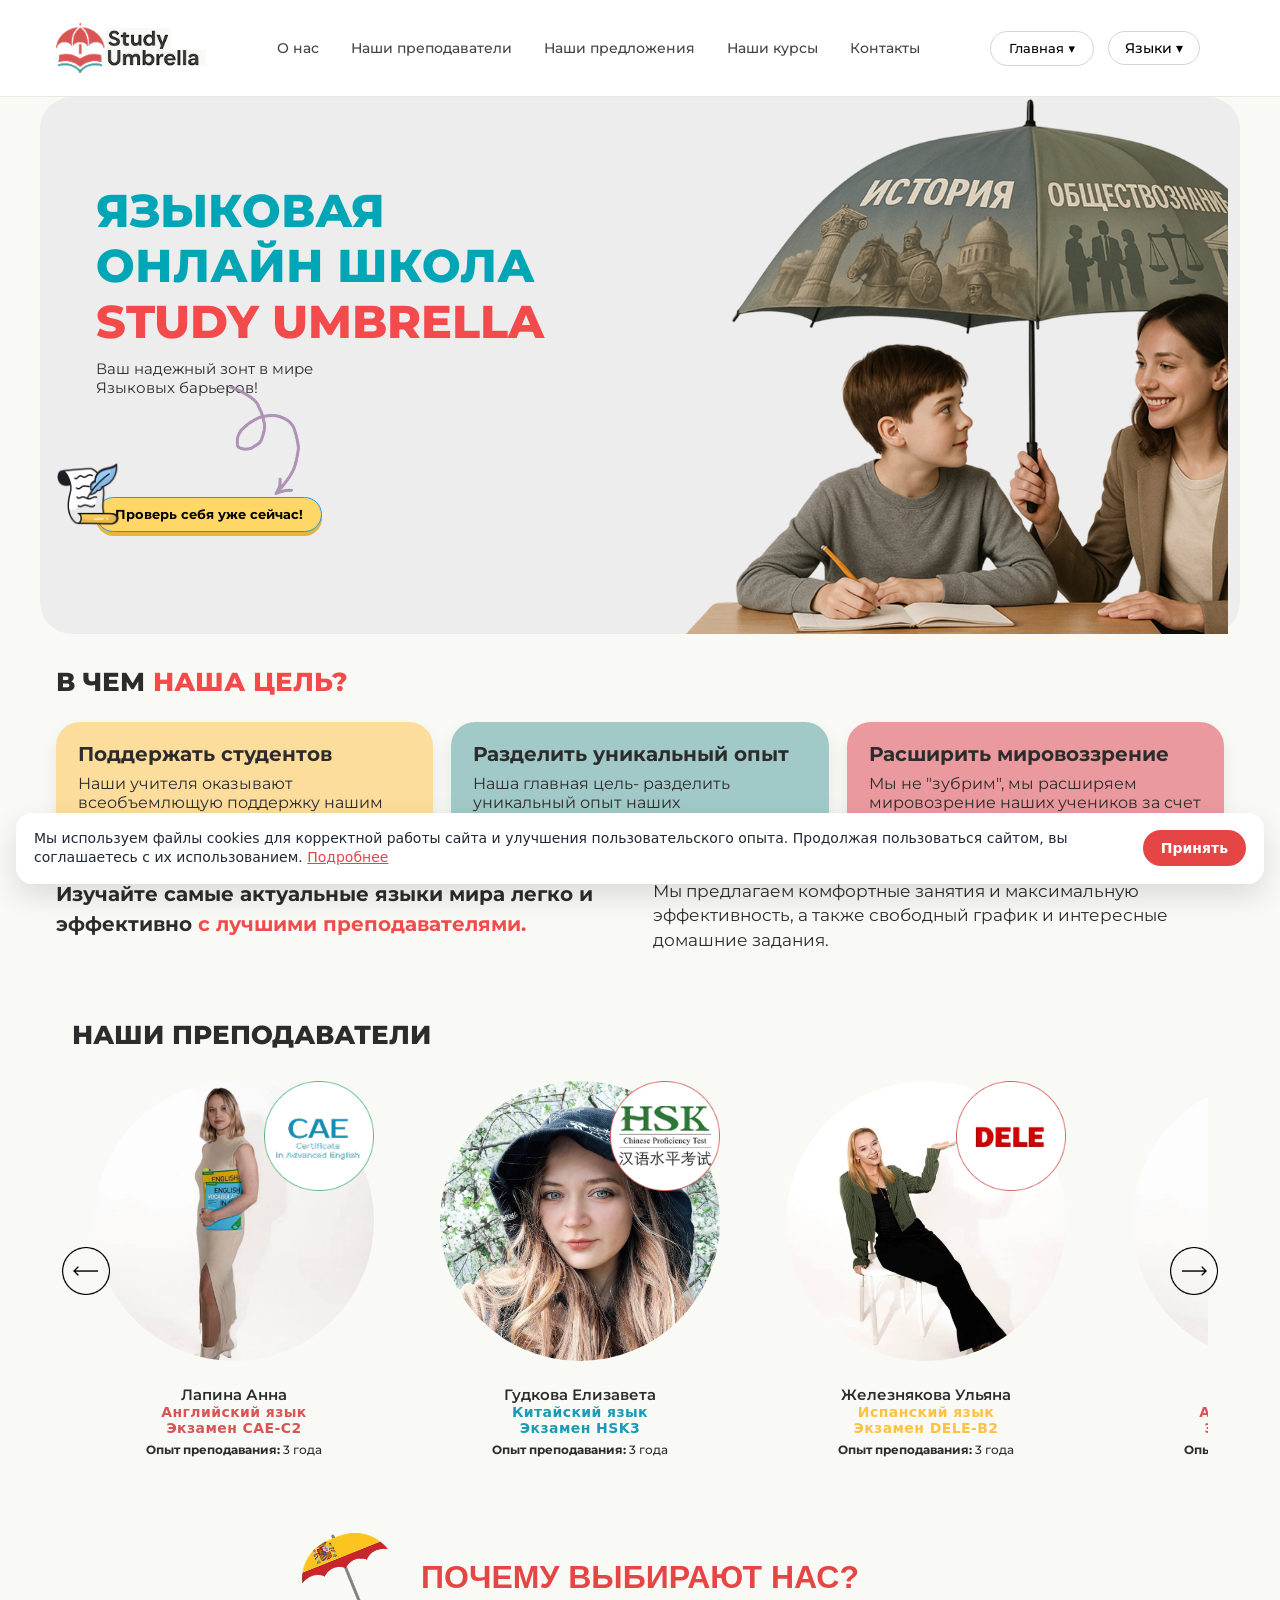
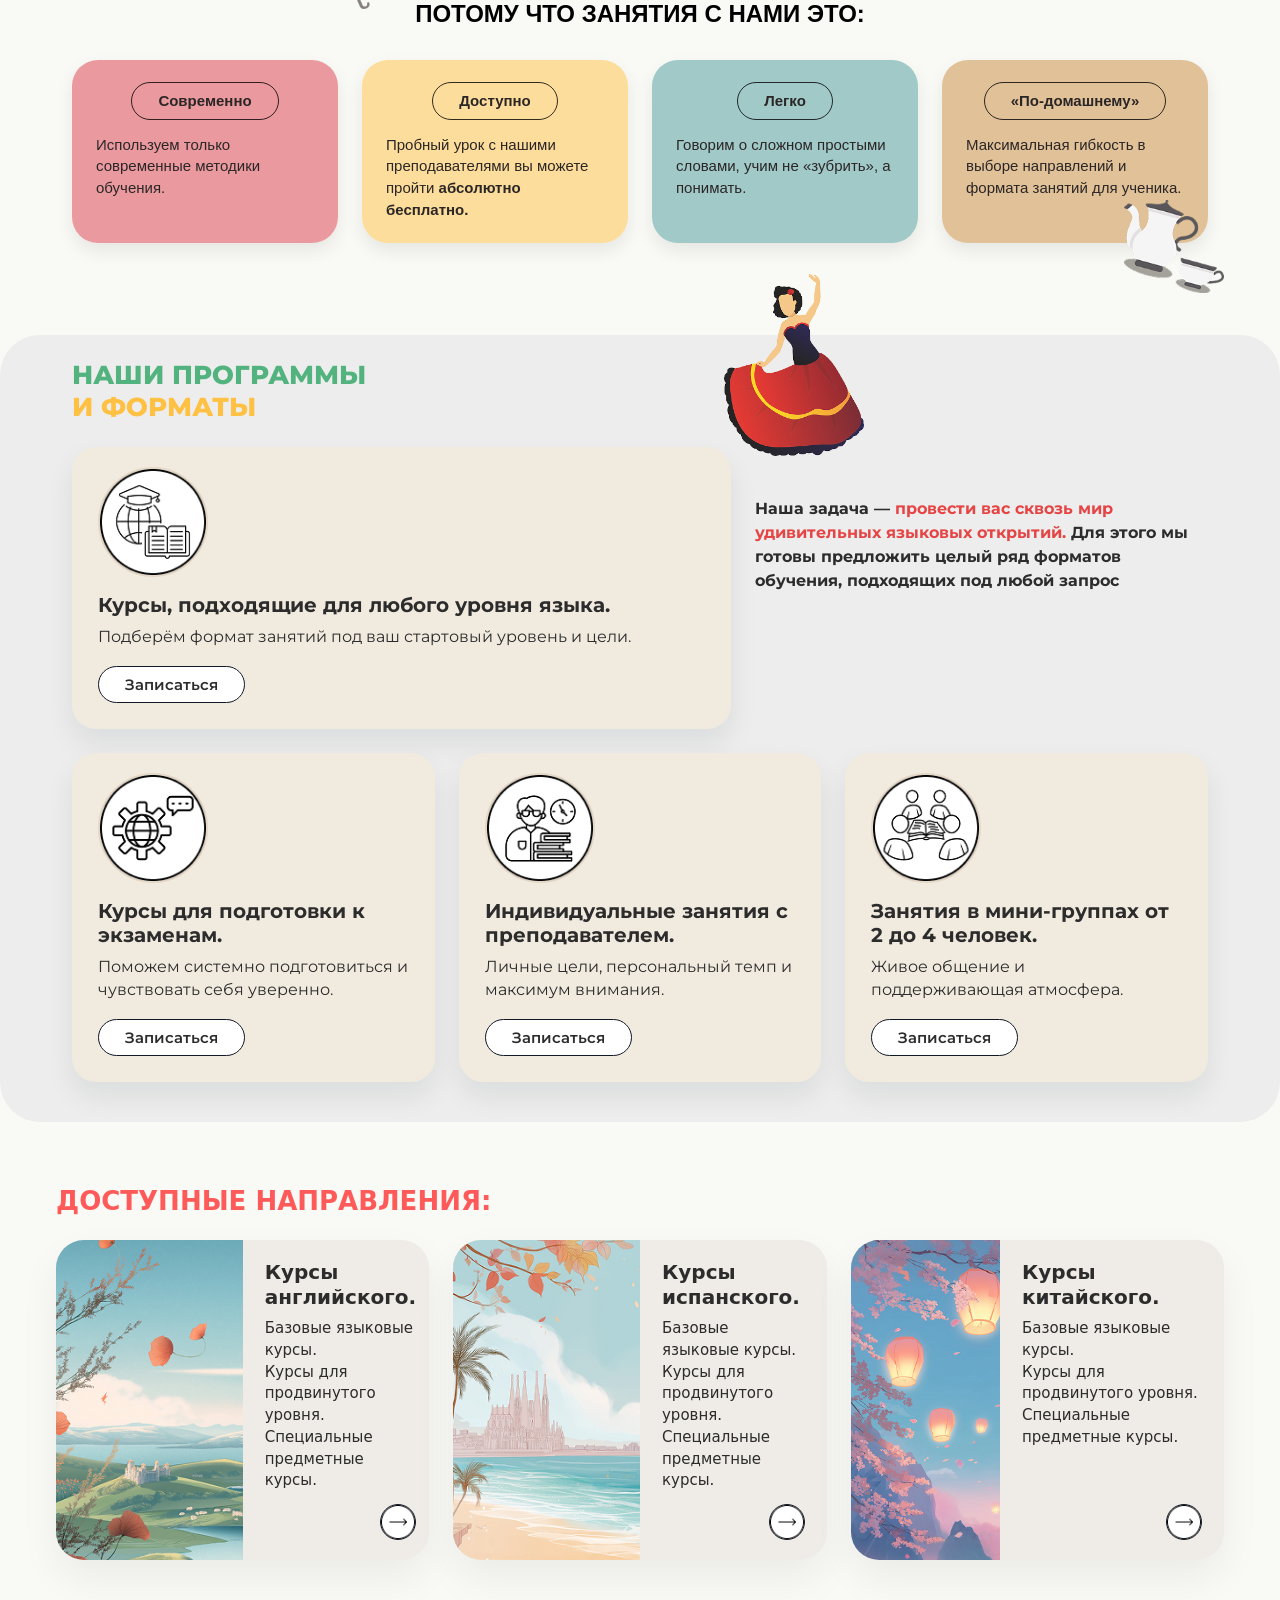
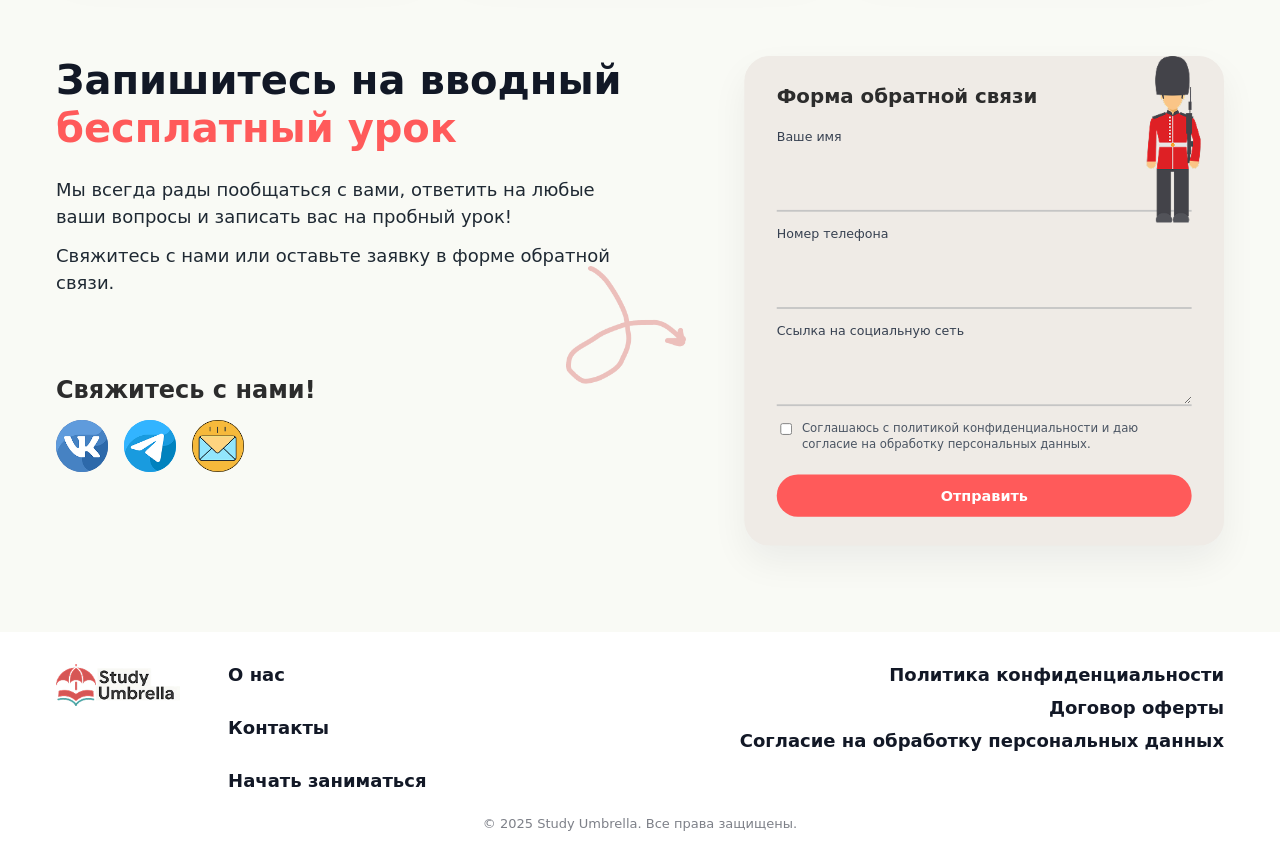
==== humanities-school.html @ e059242b "Update humanities-school.html" ====
<!DOCTYPE html>
<html lang="ru">
<head>
  <meta charset="UTF-8" />
  <meta name="viewport" content="width=device-width, initial-scale=1.0" />

  <title>Study Umbrella — онлайн школа</title>
  <!-- Favicon -->
  <link rel="icon" href="img/favicon/favicon.ico" sizes="any">
  <link rel="icon" type="image/png" sizes="32x32" href="img/favicon/favicon-32x32.png">
  <link rel="icon" type="image/png" sizes="16x16" href="img/favicon/favicon-16x16.png">
  <link rel="apple-touch-icon" href="img/favicon/apple-touch-icon.png">

  <!-- Styles -->
  <link rel="stylesheet" href="css/globals.css" />
  <link rel="stylesheet" href="css/main.css" />
  <link rel="stylesheet" href="css/language.css">
  <link rel="stylesheet" href="css/inner-switch.css">
</head>

<body class="page-language">

<!-- HEADER -->
<header class="header" id="siteHeader">
  <div class="container header__inner">

    <!-- ЛОГОТИП -->
    <a href="index.html" class="logo">
      <img src="img/logo.png" class="logo__img" alt="Логотип">
    </a>

    <!-- МЕНЮ -->
    <nav class="nav">
      <a href="#about">О нас</a>
      <a href="#teachers">Наши преподаватели</a>
      <a href="#offers">Наши предложения</a>
      <a href="#courses">Наши курсы</a>
      <a href="#contacts">Контакты</a>

      <!-- МОБИЛКА: ГЛАВНАЯ -> 2 уровня -->
      <div class="nav-main-group">
        <button class="nav-main-toggle" type="button">Главная ▾</button>

        <div class="nav-main-submenu">

          <!-- 2-Й УРОВЕНЬ: ЯЗЫКОВАЯ ШКОЛА -->
          <div class="nav-sub-group">
            <button class="nav-sub-toggle" type="button">Языковая школа ▾</button>
            <div class="nav-sub-submenu">
              <a href="language-school.html">Русский</a>
              <a href="language-school-en.html">English</a>
              <a href="language-school-zh.html">中文</a>
            </div>
          </div>

          <!-- 2-Й УРОВЕНЬ: ГУМАНИТАРНАЯ ШКОЛА -->
          <div class="nav-sub-group">
            <button class="nav-sub-toggle" type="button">Гуманитарная школа ▾</button>
            <div class="nav-sub-submenu">
              <!-- примеры предметов, потом заменишь -->
              <a href="humanities-history.html">История</a>
              <a href="humanities-philosophy.html">Философия</a>
              <a href="humanities-literature.html">Литература</a>
            </div>
          </div>

        </div>
      </div>
    </nav>

    <!-- ПРАВАЯ ЧАСТЬ (ДЕСКТОП): 2 таблетки -->
    <div class="header__right header__right--switch">

      <!-- 1) Главная -->
      <div class="dropdown" id="mainDropdown">
        <button class="btn btn--ghost btn--main dropdown__toggle" id="mainMenuToggle" type="button">
          Главная ▾
        </button>
        <div class="dropdown__menu" id="mainMenu">
          <a href="language-school.html">Языковая школа</a>
          <a href="humanities-school.html">Гуманитарная школа</a>
        </div>
      </div>

      <!-- 2) Языки / потом предметы -->
      <div class="dropdown" id="switchDropdown">
        <button class="btn btn--ghost btn--main btn--switch dropdown__toggle" id="switchToggle" type="button">
          Языки ▾
        </button>
        <div class="dropdown__menu" id="switchMenu">
          <a href="language-school.html">Русский</a>
          <a href="language-school-en.html">English</a>
          <a href="language-school-zh.html">中文</a>
        </div>
      </div>

    </div>

    <!-- БУРГЕР (МОБИЛКА) -->
   <button class="burger burger--with-text" id="burgerToggle" type="button" aria-label="Открыть меню">
  <span class="burger__text">Главная</span>

  <span class="burger__icon" aria-hidden="true">
    <span></span>
    <span></span>
    <span></span>
  </span>
</button>

  </div>
</header>




<!-- HERO -->
<section class="hero">
  <div class="container hero__inner">

    <div class="hero__content">
     

      <h1 class="hero__title">
        <span class="hero__title-top">ЯЗЫКОВАЯ ОНЛАЙН ШКОЛА</span><br>
        <span class="hero__title-main">STUDY UMBRELLA</span>
      </h1>

      <p class="hero__text">
        Ваш надежный зонт в мире<br>
        Языковых барьеров!
      </p>
      
    <div class="hero__cta">

      <a href="#contacts" class="btn btn--primary hero__btn">
      <strong>Проверь себя уже сейчас!</strong>
      </a>

    <!-- декоративная картинка (веер из Figma) -->
    <img src="img/cta-decor2.png" alt="" class="hero__cta-decor">

</div>



      <!-- ❗ ОСТАВЛЯЕМ ТОЛЬКО ЭТУ ОДНУ СТРЕЛКУ -->
      <img src="img/hero-arrow3.png" alt="" class="hero__arrow">
    </div>

    <div class="hero__image-wrap">
      <img src="img/hero-humanities.webp" alt="Онлайн обучение" class="hero__image">
    </div>

  </div>
</section>

  <!-- НАША ЦЕЛЬ -->
  <section class="section" id="about">
    <div class="container">

      <h2 class="section__title">
        В ЧЕМ <span class="section__title-accent">НАША ЦЕЛЬ?</span>
      </h2>

      <div class="goal-cards">

        <article class="goal-card goal-card--peach">
          <h3>Поддержать студентов</h3>
          <p>Наши учителя оказывают всеобъемлющую поддержку нашим ученикам на каждом этапе обучения.</p>
        </article>

        <article class="goal-card goal-card--mint">
          <h3>Разделить уникальный опыт</h3>
          <p>Наша главная цель- разделить уникальный опыт наших преподавателей с учениками.</p>
        </article>

        <article class="goal-card goal-card--blue">
          <h3>Расширить мировоззрение</h3>
          <p>Мы не "зубрим", мы расширяем мировозрение наших учеников за счет изучения новых предметов.</p>
        </article>

      </div>

      <div class="about-text">
        <p class="about-line">
         <strong> Изучайте самые актуальные языки мира легко и эффективно</strong>
          <span class="accent">с лучшими преподавателями.</span>
        </p>
        <p>
          Мы предлагаем комфортные занятия и максимальную эффективность, а также
          свободный график и интересные домашние задания.
        </p>
      </div>

    <section class="section" id="teachers">
  <div class="container">

    <h2 class="section__title">
      НАШИ ПРЕПОДАВАТЕЛИ
    </h2>

    <div class="teachers-slider">

      <!-- стрелка влево (десктоп) -->
      <button class="teachers-arrow teachers-arrow--left" type="button" aria-label="Назад">
        <img src="img/arrow-left.png" alt="">
      </button>

      <!-- viewport -->
      <div class="teachers-slider__viewport">
        <div class="teachers-slider__track">

          <!-- 1 -->
          <article class="teacher-card">
            <div class="teacher-card__photo-wrap">
              <div class="teacher-card__photo">
                <img src="img/teacher-1.jpg" alt="Лапина Анна">
              </div>
              <div class="teacher-card__badge">
                <img src="img/badge-cae.png" alt="Сертификат CAE">
              </div>
            </div>
            <h3 class="teacher-card__name">Лапина Анна</h3>
            <p class="teacher-card__subject teacher-card__subject--english">
              Английский язык <br>Экзамен CAE-C2
            </p>
            <p class="teacher-card__exp"><strong>Опыт преподавания:</strong> 3 года</p>
          </article>

          <!-- 2 -->
          <article class="teacher-card">
            <div class="teacher-card__photo-wrap">
              <div class="teacher-card__photo">
                <img src="img/teacher-2.jpg" alt="Гудкова Елизавета">
              </div>
              <div class="teacher-card__badge">
                <img src="img/badge-cae2.png" alt="Экзамен HSK3">
              </div>
            </div>
            <h3 class="teacher-card__name">Гудкова Елизавета</h3>
            <p class="teacher-card__subject teacher-card__subject--chines">
              Китайский язык <br>Экзамен HSK3
            </p>
            <p class="teacher-card__exp"><strong>Опыт преподавания:</strong> 3 года</p>
          </article>

          <!-- 3 -->
          <article class="teacher-card">
            <div class="teacher-card__photo-wrap">
              <div class="teacher-card__photo">
                <img src="img/teacher-3.jpg" alt="Железнякова Ульяна">
              </div>
              <div class="teacher-card__badge">
                <img src="img/badge-cae3.png" alt="Экзамен DELE-B2">
              </div>
            </div>
            <h3 class="teacher-card__name">Железнякова Ульяна</h3>
            <p class="teacher-card__subject teacher-card__subject--spanies">
              Испанский язык <br>Экзамен DELE-B2
            </p>
            <p class="teacher-card__exp"><strong>Опыт преподавания:</strong> 3 года</p>
          </article>

           <!-- 1 -->
          <article class="teacher-card">
            <div class="teacher-card__photo-wrap">
              <div class="teacher-card__photo">
                <img src="img/teacher-1.jpg" alt="Лапина Анна">
              </div>
              <div class="teacher-card__badge">
                <img src="img/badge-cae.png" alt="Сертификат CAE">
              </div>
            </div>
            <h3 class="teacher-card__name">Лапина Анна</h3>
            <p class="teacher-card__subject teacher-card__subject--english">
              Английский язык <br>Экзамен CAE-C2
            </p>
            <p class="teacher-card__exp"><strong>Опыт преподавания:</strong> 3 года</p>
          </article>

          <!-- 2 -->
          <article class="teacher-card">
            <div class="teacher-card__photo-wrap">
              <div class="teacher-card__photo">
                <img src="img/teacher-2.jpg" alt="Гудкова Елизавета">
              </div>
              <div class="teacher-card__badge">
                <img src="img/badge-cae2.png" alt="Экзамен HSK3">
              </div>
            </div>
            <h3 class="teacher-card__name">Гудкова Елизавета</h3>
            <p class="teacher-card__subject teacher-card__subject--chines">
              Китайский язык <br>Экзамен HSK3
            </p>
            <p class="teacher-card__exp"><strong>Опыт преподавания:</strong> 3 года</p>
          </article>

          <!-- 3 -->
          <article class="teacher-card">
            <div class="teacher-card__photo-wrap">
              <div class="teacher-card__photo">
                <img src="img/teacher-3.jpg" alt="Железнякова Ульяна">
              </div>
              <div class="teacher-card__badge">
                <img src="img/badge-cae3.png" alt="Экзамен DELE-B2">
              </div>
            </div>
            <h3 class="teacher-card__name">Железнякова Ульяна</h3>
            <p class="teacher-card__subject teacher-card__subject--spanies">
              Испанский язык <br>Экзамен DELE-B2
            </p>
            <p class="teacher-card__exp"><strong>Опыт преподавания:</strong> 3 года</p>
          </article>

        </div>
      </div>

      <!-- стрелка вправо (десктоп) -->
      <button class="teachers-arrow teachers-arrow--right" type="button" aria-label="Вперёд">
        <img src="img/arrow-right.png" alt="">
      </button>

    </div>

  </div>
</section>



  <!-- ПОЧЕМУ ВЫБИРАЮТ НАС -->
<section class="section section--why" id="why">
  <div class="container">

<div class="why-head">

  <!-- декоративный зонтик -->
  <img src="img/why-umbrella.png" alt="" class="why-head__umbrella">

  <h2 class="why-title-main">ПОЧЕМУ ВЫБИРАЮТ НАС?</h2>
  <h3 class="why-title-sub">ПОТОМУ ЧТО ЗАНЯТИЯ С НАМИ ЭТО:</h3>

</div>



    <div class="formats">
      <article class="format-card format-card--soft">
        <div class="format-card__label">Современно</div>
        <p>Используем только современные методики обучения.</p>
      </article>

      <article class="format-card format-card--peach">
        <div class="format-card__label">Доступно</div>
        <p>Пробный урок с нашими преподавателями вы можете пройти <strong>абсолютно бесплатно.</strong></p>
      </article>

      <article class="format-card format-card--mint">
        <div class="format-card__label">Легко</div>
        <p>Говорим о сложном простыми словами, учим не «зубрить», а понимать.</p>
      </article>

      <article class="format-card format-card--lilac format-card--with-decor">

  <div class="format-card__label">«По-домашнему»</div>

  <p>
    Максимальная гибкость в выборе направлений и формата занятий для ученика.
  </p>
</article>

    </div>
  <!-- декоративная картинка (из Figma) -->
  <img src="img/format-decor.png" alt="" class="why-teapot">
  </div>
</section>
    </div>

  </div>
</section>

 <!-- НАШИ ПРОГРАММЫ И ФОРМАТЫ -->
<section class="section section--soft section--programs" id="offers">
  <div class="container">
    <img src="img/dancer.png" alt="" class="offers-dancer">

    <h2 class="section__title section__title--left">
      <span class="programs-title-main">НАШИ ПРОГРАММЫ</span>
      <span class="programs-title-accent">И ФОРМАТЫ</span>
    </h2>

    <div class="programs-grid">

      <!-- ВЕРХНИЙ РЯД: первая карточка + текст справа -->
      <div class="programs-grid__top">
        <!-- первая (широкая) карточка -->
        <article class="program-card program-card--wide">
          <div class="program-card__icon">
            <img src="img/program-1.png" alt="">
          </div>
          <h3 class="program-card__title">
            Курсы, подходящие для любого уровня языка.
          </h3>
          <p class="program-card__text">
            Подберём формат занятий под ваш стартовый уровень и цели.
          </p>
          <a href="#contacts" class="program-card__btn">Записаться</a>
        </article>

        <!-- текст справа -->
        <div class="programs-info">
         <br> <strong> Наша задача — <span class="programs-info__accent">
            провести вас сквозь мир удивительных языковых открытий.
          </span>Для этого мы готовы предложить целый ряд форматов обучения, подходящих под любой запрос</strong>
        </div>
      </div>

      <!-- НИЖНИЙ РЯД: три карточки -->
      <div class="programs-grid__bottom">
        <article class="program-card">
          <div class="program-card__icon">
            <img src="img/program-2.png" alt="">
          </div>
          <h3 class="program-card__title">
            Курсы для подготовки к экзаменам.
          </h3>
          <p class="program-card__text">
            Поможем системно подготовиться и чувствовать себя уверенно.
          </p>
          <a href="#contacts" class="program-card__btn">Записаться</a>
        </article>

        <article class="program-card">
          <div class="program-card__icon">
            <img src="img/program-3.png" alt="">
          </div>
          <h3 class="program-card__title">
            Индивидуальные занятия с преподавателем.
          </h3>
          <p class="program-card__text">
            Личные цели, персональный темп и максимум внимания.
          </p>
          <a href="#contacts" class="program-card__btn">Записаться</a>
        </article>

        <article class="program-card">
          <div class="program-card__icon">
            <img src="img/program-4.png" alt="">
          </div>
          <h3 class="program-card__title">
            Занятия в мини-группах от 2 до 4 человек.
          </h3>
          <p class="program-card__text">
            Живое общение и поддерживающая атмосфера.
          </p>
          <a href="#contacts" class="program-card__btn">Записаться</a>
        </article>
      </div>

    </div>
  </div>
</section>


<section class="section" id="courses">
  <section class="section section--soft section--tracks">
    <div class="container">

      <h2 class="section__title section__title--red">
        ДОСТУПНЫЕ НАПРАВЛЕНИЯ:
      </h2>

      <div class="tracks">

        <!-- 1. Языковая школа -->
        <article class="track-card">
          <div class="track-card__image-wrap">
            <img src="img/language-1.webp" alt="Языковая школа" class="track-card__image">
          </div>
          <div class="track-card__content">
            <h3 class="track-card__title">Курсы английского.</h3>
            <p class="track-card__text">
              Базовые языковые курсы.<br>
              Курсы для продвинутого уровня.<br>
              Специальные предметные курсы.
            </p>
            <!-- сюда подставишь СВОЮ стрелку-картинку -->
            <a href="language-school.html" class="track-card__arrow">
              <img src="img/track-arrow.png" alt="Подробнее">
            </a>
          </div>
        </article>

        <!-- 2. Гуманитарная школа -->
        <article class="track-card">
          <div class="track-card__image-wrap">
            <img src="img/language-2.webp" alt="Гуманитарная школа" class="track-card__image">
          </div>
          <div class="track-card__content">
            <h3 class="track-card__title">Курсы испанского.</h3>
            <p class="track-card__text">
              Базовые языковые курсы.<br>
              Курсы для продвинутого уровня.<br>
              Специальные предметные курсы.
            </p>
            <a href="humanities-school.html" class="track-card__arrow">
              <img src="img/track-arrow.png" alt="Подробнее">
            </a>
          </div>
        </article>

       <!-- 3. Техническая/доп. курсы -->
<article class="track-card track-card--narrow">
  <div class="track-card__image-wrap">
    <img src="img/language-3.webp" alt="Дополнительные курсы" class="track-card__image">
  </div>
  <div class="track-card__content">
    <h3 class="track-card__title">Курсы китайского.</h3>
    <p class="track-card__text">
      Базовые языковые курсы.<br>
      Курсы для продвинутого уровня.<br>
      Специальные предметные курсы.
    </p>
    <a href="humanities-school.html" class="track-card__arrow">
      <img src="img/track-arrow.png" alt="Подробнее">
    </a>
  </div>
</article>


      </div>
    </div>
  </section>
</section>

<!-- КОНТАКТЫ / ФОРМА -->
<section class="section section--contacts" id="contacts">
  <div class="container contact">

    <!-- ЛЕВАЯ ЧАСТЬ: текст + стрелка + соцсети -->
    <div class="contact__left">
      <h2 class="contact__title">
        Запишитесь на вводный
        <span class="contact__title-accent">бесплатный урок</span>
      </h2>

      <p class="contact__text">
        Мы всегда рады пообщаться с вами, ответить на любые ваши вопросы
        и записать вас на пробный урок!
      </p>
      <p class="contact__text">
        Свяжитесь с нами или оставьте заявку в форме обратной связи.
      </p>

      <!-- стрелка (можешь поменять файл на свой) -->
      <img src="img/hero-arrow2.png" alt="" class="contact__arrow">

      <h3 class="contact__subtitle">Свяжитесь с нами!</h3>

      <div class="contact__socials">
        <a href="https://vk.com/study_umbrella?from=groups" class="contact__social contact__social--vk">
          <img src="img/social-vk.png" alt="ВКонтакте">
        </a>
        <a href="https://t.me/study_umbrella_online" class="contact__social contact__social--tg">
          <img src="img/social-tg.png" alt="Telegram">
        </a>
        <a href="mailto:umbrella.study.sc@gmail.com" class="contact__social contact__social--mail">
          <img src="img/social-mail.png" alt="E-mail">
        </a>
      </div>
    </div>

  <form class="contact-form" id="contactForm">
  <img src="img/guard.png" alt="" class="contact-form__guard">

  <h3 class="contact-form__title">Форма обратной связи</h3>

  <!-- Антибот (honeypot) -->
  <input type="text" name="company" tabindex="-1" autocomplete="off" aria-hidden="true"
         style="position:absolute; left:-9999px; width:1px; height:1px; opacity:0;">

  <!-- Антибот по времени заполнения -->
  <input type="hidden" name="form_started_at" id="form_started_at">

  <!-- Страница (чтобы всегда приходила) -->
  <input type="hidden" name="page" id="form_page">

  <label class="contact-form__field">
    <span>Ваше имя</span>
    <input type="text" name="name" required minlength="2" />
  </label>

  <label class="contact-form__field">
    <span>Номер телефона</span>
    <input type="tel" name="phone" required />
  </label>

  <label class="contact-form__field">
    <span>Ссылка на социальную сеть</span>
    <textarea name="comment" rows="2"></textarea>
  </label>

  <label class="contact-form__checkbox">
    <input type="checkbox" name="policy" required />
    <span>
      Соглашаюсь с политикой конфиденциальности и даю согласие
      на обработку персональных данных.
    </span>
  </label>

  <button class="contact-form__submit" type="submit">
    Отправить
  </button>
</form>
    <div id="formToast" class="form-toast"></div>


<!-- можно оставить, не мешает -->
<iframe name="hidden_iframe" style="display:none;"></iframe>



  </div>
</section>



<footer class="footer">
  <div class="container footer__inner">

    <!-- ЛОГО -->
    <a href="index.html" class="footer__logo">
      <img src="img/logo.png" alt="Study Umbrella">
    </a>

    <!-- ЛЕВЫЕ ССЫЛКИ -->
    <nav class="footer__nav">
      <a href="#about">О нас</a>
      <a href="#contacts">Контакты</a>
      <a href="#courses">Начать заниматься</a>
    </nav>

    <!-- ПРАВЫЕ ССЫЛКИ (СТОЛБИК СПРАВА) -->
    <div class="footer__right">
      <a href="policy.html" class="footer__policy" target="_blank">Политика конфиденциальности</a>
      <a href="offer.html" class="footer__policy" target="_blank">Договор оферты</a>
      <a href="consent.html" class="footer__policy" target="_blank">Согласие на обработку персональных данных</a>
    </div>

    <!-- НИЖНЯЯ СТРОКА -->
    <div class="footer__legal">
      © 2025 Study Umbrella. Все права защищены.
    </div>

  </div>
</footer>

<script>
document.addEventListener('DOMContentLoaded', () => {
  const viewport = document.querySelector('.teachers-slider__viewport');
  const track = document.querySelector('.teachers-slider__track');
  const btnPrev = document.querySelector('.teachers-arrow--left');
  const btnNext = document.querySelector('.teachers-arrow--right');

  if (!viewport || !track || !btnPrev || !btnNext) return;

  const getStep = () => {
    const card = track.querySelector('.teacher-card');
    if (!card) return 300;

    const gap = parseFloat(getComputedStyle(track).gap) || 0;
    const cardW = card.getBoundingClientRect().width;

    return cardW + gap;
  };

  const isMobile = () => window.innerWidth < 900;

  btnNext.addEventListener('click', (e) => {
    e.preventDefault();
    if (isMobile()) return;
    viewport.scrollBy({ left: getStep(), behavior: 'smooth' });
  });

  btnPrev.addEventListener('click', (e) => {
    e.preventDefault();
    if (isMobile()) return;
    viewport.scrollBy({ left: -getStep(), behavior: 'smooth' });
  });

  // при ресайзе ничего "не улетает" — просто оставляем текущий скролл как есть
});
</script>
<script>
document.addEventListener('DOMContentLoaded', () => {
  const viewport = document.querySelector('.teachers-slider__viewport');
  const track = document.querySelector('.teachers-slider__track');
  const btnPrev = document.querySelector('.teachers-arrow--left');
  const btnNext = document.querySelector('.teachers-arrow--right');

  if (!viewport || !track || !btnPrev || !btnNext) return;

  const getStep = () => {
    const card = track.querySelector('.teacher-card');
    if (!card) return 300;

    const gap = parseFloat(getComputedStyle(track).gap) || 0;
    const cardW = card.getBoundingClientRect().width;

    return cardW + gap;
  };

  const isMobile = () => window.innerWidth < 900;

  btnNext.addEventListener('click', (e) => {
    e.preventDefault();
    if (isMobile()) return;
    viewport.scrollBy({ left: getStep(), behavior: 'smooth' });
  });

  btnPrev.addEventListener('click', (e) => {
    e.preventDefault();
    if (isMobile()) return;
    viewport.scrollBy({ left: -getStep(), behavior: 'smooth' });
  });

  // при ресайзе ничего "не улетает" — просто оставляем текущий скролл как есть
});
</script>
  <!-- COOKIE CONSENT -->
<div class="cookie-banner" id="cookieBanner">
  <div class="cookie-banner__content">
    <p class="cookie-banner__text">
      Мы используем файлы cookies для корректной работы сайта и улучшения пользовательского опыта.
      Продолжая пользоваться сайтом, вы соглашаетесь с их использованием.
      <a href="policy.pdf" target="_blank">Подробнее</a>
    </p>
    <button class="cookie-banner__btn" id="cookieAccept">
      Принять
    </button>
  </div>
</div>
  
<script>
document.addEventListener('DOMContentLoaded', function () {
  const banner = document.getElementById('cookieBanner');
  const btn = document.getElementById('cookieAccept');

  if (!banner || !btn) return;

  if (localStorage.getItem('cookiesAccepted') === 'true') return;

  setTimeout(() => {
    banner.classList.add('cookie-banner--visible');
  }, 600);

  btn.addEventListener('click', () => {
    localStorage.setItem('cookiesAccepted', 'true');
    banner.classList.remove('cookie-banner--visible');
  });
});
</script>
  
<script>
const GS_ENDPOINT = "https://script.google.com/macros/s/AKfycbxNhucxWq1Qr91tCFACORRjioe57XDiX5AZWX1p9TIUCNjANcIKPSDUDVk3lL61pXxvww/exec";

document.addEventListener("DOMContentLoaded", () => {
  const form = document.getElementById("contactForm");
  if (!form) {
    console.error("❌ contactForm не найден");
    return;
  }

  const started = document.getElementById("form_started_at");
  const page = document.getElementById("form_page");
  const submitBtn = form.querySelector(".contact-form__submit");

  // toast: если нет в html — создаём
  let toast = document.getElementById("formToast");
  if (!toast) {
    toast = document.createElement("div");
    toast.id = "formToast";
    toast.className = "form-toast";
    document.body.appendChild(toast);
  }

  function showToast(type = "success", text = "") {
    toast.classList.remove("is-error");
    if (type === "error") toast.classList.add("is-error");

    toast.textContent = text || (type === "success"
      ? "✅ Заявка отправлена! Мы свяжемся с вами."
      : "❌ Не удалось отправить заявку. Попробуйте позже.");

    toast.classList.add("show");
    clearTimeout(showToast._t);
    showToast._t = setTimeout(() => toast.classList.remove("show"), 3500);
  }

  // антибот таймер + страница
  if (started) started.value = Date.now().toString();
  if (page) page.value = location.href;

  form.addEventListener("submit", async (e) => {
    e.preventDefault();

    const fd = new FormData(form);

    // антибот: honeypot
    const company = (fd.get("company") || "").toString().trim();
    if (company) return;

    // антибот: слишком быстро
    const startedAt = Number(fd.get("form_started_at") || 0);
    if (startedAt && (Date.now() - startedAt) < 2500) return;

    const payload = {
      name: (fd.get("name") || "").toString().trim(),
      phone: (fd.get("phone") || "").toString().trim(),
      comment: (fd.get("comment") || "").toString().trim(),
      page: location.href,
      company,
      form_started_at: startedAt
    };

    if (!payload.name || !payload.phone) {
      showToast("error", "❌ Заполните имя и телефон.");
      return;
    }

    try {
      submitBtn.disabled = true;
      submitBtn.textContent = "Отправляем...";

      // GitHub Pages + Apps Script: запрос уходит без CORS-блокировки
      await fetch(GS_ENDPOINT, {
        method: "POST",
        mode: "no-cors",
        headers: { "Content-Type": "text/plain;charset=utf-8" },
        body: JSON.stringify(payload),
      });

      // UI-успех (по факту: запрос ушёл)
      form.reset();
      if (started) started.value = Date.now().toString();
      if (page) page.value = location.href;

      showToast("success");
      console.log("✅ Запрос отправлен в Apps Script");
    } catch (err) {
      console.error("❌ Form submit error:", err);
      showToast("error");
    } finally {
      submitBtn.disabled = false;
      submitBtn.textContent = "Отправить";
    }
  });
});
</script>
<script>
document.addEventListener('DOMContentLoaded', () => {
  const header = document.getElementById('siteHeader');
  const burger = document.getElementById('burgerToggle');

  const mainDropdown = document.getElementById('mainDropdown');
  const mainBtn = document.getElementById('mainMenuToggle');

  const switchDropdown = document.getElementById('switchDropdown');
  const switchBtn = document.getElementById('switchToggle');

  const navMainGroup = document.querySelector('.nav-main-group');
  const navMainBtn = document.querySelector('.nav-main-toggle');

  const subGroups = document.querySelectorAll('.nav-sub-group');

  // ---------- helpers ----------
  const closeDesktop = () => {
    mainDropdown?.classList.remove('dropdown--open');
    switchDropdown?.classList.remove('dropdown--open');
  };

  const closeMobileInner = () => {
    navMainGroup?.classList.remove('nav-main-group--open');
    subGroups.forEach(g => g.classList.remove('nav-sub-group--open'));
  };

  // ---------- DESKTOP dropdowns ----------
  if (mainBtn && mainDropdown) {
    mainBtn.addEventListener('click', (e) => {
      e.preventDefault();
      e.stopPropagation();
      const willOpen = !mainDropdown.classList.contains('dropdown--open');
      closeDesktop();
      mainDropdown.classList.toggle('dropdown--open', willOpen);
    });
  }

  if (switchBtn && switchDropdown) {
    switchBtn.addEventListener('click', (e) => {
      e.preventDefault();
      e.stopPropagation();
      const willOpen = !switchDropdown.classList.contains('dropdown--open');
      closeDesktop();
      switchDropdown.classList.toggle('dropdown--open', willOpen);
    });
  }

  // ---------- MOBILE burger ----------
 if (header && burger) {
  const burgerText = burger.querySelector('.burger__text');

  burger.addEventListener('click', (e) => {
    e.preventDefault();
    e.stopPropagation();

    const isOpen = header.classList.toggle('header--mobile-open');

    burger.classList.toggle('burger--open', isOpen);
    if (burgerText) burgerText.textContent = isOpen ? 'Закрыть' : 'Главная';
  });
}


  // ---------- MOBILE "Главная" inside burger ----------
  if (navMainBtn && navMainGroup) {
    navMainBtn.addEventListener('click', (e) => {
      e.preventDefault();
      e.stopPropagation();
      navMainGroup.classList.toggle('nav-main-group--open');
    });
  }

  // ---------- MOBILE 2nd level ----------
  subGroups.forEach((group) => {
    const btn = group.querySelector('.nav-sub-toggle');
    if (!btn) return;

    btn.addEventListener('click', (e) => {
      e.preventDefault();
      e.stopPropagation();
      group.classList.toggle('nav-sub-group--open');
    });
  });

  // ---------- IMPORTANT: prevent closing when clicking inside header ----------
  header?.addEventListener('click', (e) => {
    e.stopPropagation();
  });

  // ---------- click outside: close desktop dropdowns only ----------
  document.addEventListener('click', () => {
    closeDesktop();
  });

  // ---------- when click a link inside dropdowns -> close ----------
  document.querySelectorAll('.dropdown__menu a').forEach(a => {
    a.addEventListener('click', () => closeDesktop());
  });
});
</script>




  

</body>
</html>
---- css/globals.css ----
@import url("https://fonts.googleapis.com/css2?family=Montserrat:wght@400;500;600;700&display=swap");

/* Сброс + базовые настройки */

*,
*::before,
*::after {
  box-sizing: border-box;
}

html,
body {
  margin: 0;
  padding: 0;
}

body {
  font-family: "Montserrat", system-ui, -apple-system, BlinkMacSystemFont,
    "Segoe UI", sans-serif;
  color: #2c2c2c;
  background-color: #f9faf5; /* мягкий бежевый фон как в макете */
}

/* Убираем стандартные отступы у заголовков и параграфов */
h1,
h2,
h3,
h4,
p {
  margin: 0;
}

/* Ссылки без подчёркивания */
a {
  color: inherit;
  text-decoration: none;
}

/* Кнопки */
button {
  cursor: pointer;
  border: none;
  background: none;
  font: inherit;
}

/* Базовый контейнер */
.container {
  width: 100%;
  max-width: 1200px;
  padding: 0 16px;
  margin: 0 auto;
}
---- css/main.css ----
html {
  scroll-behavior: smooth;
}
/* Цвета */
:root {
  --primary: #f34b4b;
  --text-main: #2c2c2c;
  --bg-soft: #F9FAF5;

  --accent-yellow: #ffd766;
  --accent-mint: #c7f0e9;
  --accent-peach: #ffe5d4;
  --accent-lilac: #e9d7ff;
  --accent-blue: #cde8ff;
}

/* HEADER */

.header {
  background-color: #ffffff;
  border-bottom: 1px solid #f0e6e0;
  position: sticky;
  top: 0;
  z-index: 20;
}

.header__inner {
  display: flex;
  align-items: center;
  justify-content: space-between;
  height: 96px;
  gap: 16px;
}

.logo {
  display: flex;
  align-items: center;
  gap: 12px;
}

.logo__img {
  width: 150px;
  height: auto;
  object-fit: contain;
}

/* Горизонтальное меню на десктопе */
.nav {
  display: flex;
  align-items: center;
  gap: 32px;
  font-size: 14px;
  font-weight: 500;
  color: #444;
}

.nav a {
  position: relative;
}

.nav a::after {
  content: "";
  position: absolute;
  left: 0;
  bottom: -4px;
  width: 0;
  height: 2px;
  background-color: var(--primary);
  transition: width 0.2s;
}

.nav a:hover::after {
  width: 100%;
}

.header__right {
  display: flex;
  align-items: center;
  gap: 8px;
  margin-right: 24px;
}

/* Кнопка "Главная" справа (десктоп) */
.btn--main {
  padding: 10px 24px;
  font-size: 14px;
  border-radius: 999px;
  border: 1px solid #d6d6d6;
  background: #fff;
  cursor: pointer;
}

/* Выпадающее меню справа (десктоп) */
.dropdown {
  position: relative;
}

.dropdown__menu {
  position: absolute;
  right: 0;
  top: 110%;
  background: #ffffff;
  border-radius: 16px;
  border: 1px solid #e5e7eb;
  box-shadow: 0 10px 25px rgba(0,0,0,0.08);
  padding: 8px 0;
  min-width: 220px;
  display: none;
  z-index: 30;
}

.dropdown__menu a {
  display: block;
  padding: 10px 16px;
  font-size: 14px;
  color: #111;
  text-decoration: none;
}

.dropdown__menu a:hover {
  background-color: #f3f4f6;
}

.dropdown--open .dropdown__menu {
  display: block;
}

/* Бургер по умолчанию скрыт (только для мобилки) */
.burger {
  display: none;
  flex-direction: column;
  justify-content: center;
  align-items: center;
  gap: 4px;
  width: 32px;
  height: 32px;
  border-radius: 999px;
  border: 1px solid #d6d6d6;
  background-color: #ffffff;
  padding: 0;
  margin-right: 12px;
}

/* полоски ТОЛЬКО внутри .burger__icon (чтобы не ломать burger__text) */
.burger .burger__icon span{
  display: block;
  width: 16px;
  height: 2px;
  background-color: #111;
  border-radius: 999px;
}

/* текст внутри бургера — обычный текст, НЕ полоска */
.burger .burger__text{
  width: auto;
  height: auto;
  background: transparent;
  border-radius: 0;
}

/* "Главная" для мобильного меню — по умолчанию скрыта (только моб) */
.nav-main-group {
  position: relative;
  display: none;       /* важное: на десктопе не показываем */
}

.nav-main-toggle {
  font-size: 14px;
  font-weight: 500;
  color: #444;
  background: none;
  border: none;
  padding: 0;
  cursor: pointer;
}

.nav-main-submenu {
  display: none;
  margin-top: 6px;
}

.nav-main-submenu a {
  display: block;
  padding: 4px 0;
  font-size: 14px;
}

.nav-main-group--open .nav-main-submenu {
  display: block;
}

/* ===== АДАПТИВ ШАПКИ ===== */

@media (max-width: 768px) {
  .header__inner {
    height: 64px;
  }

  /* показываем бургер */
  .burger {
    display: flex;
  }

  /* убираем правую кнопку "Главная" на мобилке */
  .header__right {
    display: none;
  }

  /* перестраиваем меню в выпадающий список под шапкой */
  .nav {
    position: absolute;
    top: 64px; /* высота шапки */
    left: 0;
    right: 0;
    background-color: #ffffff;
    flex-direction: column;
    align-items: flex-start;
    gap: 12px;
    padding: 12px 16px 16px;
    border-bottom: 1px solid #f0e6e0;
    display: none;          /* по умолчанию скрыто */
    z-index: 25;
  }

  /* когда хедер в состоянии mobile-open — показываем меню */
  .header--mobile-open .nav {
    display: flex;
  }

  /* "Главная" в мобильном меню */
  .nav-main-group {
    display: block;    /* теперь показываем */
    width: 100%;
    order: -1;         /* именно это поднимает её НА САМО ВЕРХУ */
    margin-bottom: 8px;
  }

  .nav-main-toggle {
    padding: 8px 0;
    width: 100%;
    text-align: left;
  }

  .nav-main-submenu {
    margin-top: 4px;
    padding-left: 16px;
  }

  .nav-main-submenu a {
    padding: 4px 0;
  }
}


/* Кнопки */

/* Кнопки */

.btn {
  display: inline-flex;            /* ← КЛЮЧ */
  align-items: center;             /* ← КЛЮЧ */
  justify-content: center;         /* ← КЛЮЧ */
  vertical-align: middle;          /* ← чтобы не прыгала по baseline */

  border-radius: 999px;
  padding: 10px 18px;
  font-size: 13px;
  font-weight: 500;
  border: 1px solid transparent;
  background-color: transparent;
  white-space: nowrap;

  text-decoration: none;           /* ← чтобы <a> не подчеркивалась */
  cursor: pointer;                 /* ← чтобы <a> была как кнопка */
  line-height: 1;                  /* ← чтобы высота не плясала */
}


.btn--ghost {
  border-color: #d1d5db;
  background-color: #ffffff;
}

.btn--small {
  padding: 6px 12px;
  font-size: 11px;
}

.btn--primary {
  background-color: #ffd766;      /* жёлтая заливка */
  color: #000000;
  border-color: #1d9bf0;          /* синяя обводка */
  box-shadow: 0 4px 0 #e2b640;    /* лёгкая тень вниз */
}


.btn--primary:hover {
  filter: brightness(0.97);
}

.btn--outline {
  border-color: #d1d5db;
  background-color: transparent;
}

/* HERO */

.hero {
  min-height: 420px;
  padding: 0;
  background-color: var(--bg-soft);
}

/* Серая карточка */
.hero__inner {
  display: grid;
  grid-template-columns: minmax(0, 1.1fr) minmax(0, 1.1fr);
  gap: 32px;

  align-items: center;

  background-color: #EDEDED;
  border-radius: 32px;

  /* КЛЮЧ: убираем отступы у серого блока */
  padding: 0;

  min-height: 420px;
}

/* ЛЕВАЯ КОЛОНКА — отступы остаются ТОЛЬКО тут */
.hero__content {
  position: relative;
  padding: 24px 0 40px 56px;
}

/* стрелка под текстом */
.hero__arrow {
  position: absolute;
  width: 140px;
  height: auto;
  left: 300px;
  top: 180px;
  opacity: 0.9;
  pointer-events: none;
  image-rendering: crisp-edges;
}

.hero__label {
  font-size: 13px;
  font-weight: 600;
  letter-spacing: 0.12em;
  text-transform: uppercase;
  color: #00a6b5;
  margin-bottom: 10px;
}

.hero__title {
  margin-bottom: 8px;
  line-height: 1.2;
}

.hero__title-top {
  font-size: 46px;
  color: #00a6b5;
  font-weight: 800;
}

.hero__title-main {
  font-size: 46px;
  color: var(--primary);
  font-weight: 800;
}

.hero__text {
  margin-top: 10px;
  font-size: 15px;
  max-width: 380px;
}

.hero__btn {
  margin-top: 100px;
}

/* ПРАВАЯ КОЛОНКА — картинка без отступов, серый фон “до краёв” */
.hero__image-wrap {
  height: 100%;
  display: flex;
  align-items: flex-start;
  justify-content: center;

  padding: 0;            /* КЛЮЧ */
  margin: 0;             /* КЛЮЧ */
}

/* КАРТИНКУ НЕ МЕНЯЕМ по размеру (как у тебя было раньше) */
.hero__image {
  width: 100%;
  max-width: 320px;      /* <-- оставь своё значение (если было 320) */
  border-radius: 32px;
  object-fit: contain;
}

/* МОБИЛКА: картинка от хедера и до заголовка — без лишних пустот */
@media (max-width: 768px) {
  .hero__inner {
    grid-template-columns: 1fr;
    gap: 16px;
  }

  /* Картинка без верхних отступов */
  .hero__image-wrap {
    justify-content: center;
  }

  /* Тексту делаем отступы, чтобы был “воздух” */
  .hero__content {
    padding: 0 20px 24px;
  }
}

/* ОБЩИЕ СЕКЦИИ */

.section {
  padding: 32px 0;
  background-color: var(--bg-soft);
}
#about {
  scroll-margin-top: 120px;
}
.section--white {
  background-color: #ffffff;
}

.section--soft {
  background-color: var(--bg-soft);
}

.section__title {
  font-size: 26px;
  font-weight: 800;
  margin-bottom: 24px;
  text-align: left;
}

.section__title--left {
  text-align: left;
}

.section__title-accent {
  color: var(--primary);
}

.section__title-accent--blue {
  color: #6ec4d8;
}
/* Текстовые блоки под секцией "В ЧЕМ НАША ЦЕЛЬ?" */

.about-line {
  font-size: 20px;
  line-height: 1.5;
  font-weight: 600;
  max-width: 580px;
}

.about-line .accent {
  color: var(--primary) !important;
  font-weight: 700 !important;
}


/* Цели */

.goal-cards {
  display: grid;
  grid-template-columns: repeat(3, minmax(0, 1fr));
  gap: 18px;
  margin-bottom: 28px;
}

.goal-card {
  padding: 20px 22px;
  border-radius: 24px;
  font-size: 16px;

  /* Лёгкая тень как в фигме */
  box-shadow: 0 8px 18px rgba(0, 0, 0, 0.08);
}

/* Заголовок внутри карточки */
.goal-card h3 {
  margin-bottom: 8px;
  font-weight: 700;
  font-size: 20px;
}

/* НОВЫЕ ЦВЕТА карточек */
.goal-card--peach {
  background-color: rgba(255, 193, 67, 0.5); /* мягкий персиковый */
}

.goal-card--mint {
  background-color: rgba(73, 154, 155, 0.5); /* мягкий мятный */
}

.goal-card--blue {
  background-color: rgba(220, 61, 75, 0.5); /* мягкий голубой */
}

.about-text {
  display: grid;
  grid-template-columns: repeat(2, minmax(0, 1fr));
  gap: 26px;
  font-size: 17px;
  line-height: 1.45;
  margin-bottom: 34px;
}

/* =========================
   ПРЕПОДАВАТЕЛИ (целиком)
   ========================= */

/* Карточка */
.teacher-card {
  text-align: center;
}

/* ФОТО + БЕЙДЖ */
.teacher-card__photo-wrap {
  position: relative;
  width: 280px;          /* как в твоём дизайне */
  height: 280px;
  margin: 0 auto 24px;
}

.teacher-card__photo {
  width: 100%;
  height: 100%;
  border-radius: 50%;
  overflow: hidden;
}

.teacher-card__photo img {
  width: 100%;
  height: 100%;
  object-fit: cover;
  display: block;
}

/* маленький кружок-бейдж */
.teacher-card__badge {
  position: absolute;
  top: 0;
  right: 0px;
  width: 110px;
  height: 110px;
  border-radius: 50%;
}

.teacher-card__badge img {
  width: 100%;
  height: 100%;
  object-fit: contain;
  display: block;
}

.teacher-card__name {
  font-size: 15px;
  font-weight: 600;
}

.teacher-card__subject {
  margin-bottom: 6px;
  font-size: 14px;
  font-weight: 800;
  color: var(--primary);
  letter-spacing: 0.03em;
  font-family: "Kurale", system-ui, -apple-system, BlinkMacSystemFont, sans-serif;
}

.teacher-card__exam {
  font-size: 12px;
  color: #6b7280;
  margin-top: 2px;
}

.teacher-card__exp {
  font-size: 12px;
  font-weight: 500;
  margin-top: 2px;
}

/* Цвета предметов */
.teacher-card__subject--english { color: #D65655; }
.teacher-card__subject--chines  { color: #1a9bb8; }
.teacher-card__subject--spanies { color: #FFC144; }

/* =========================
   СЛАЙДЕР / СКРОЛЛ
   Работает с твоей структурой:
   .teachers-slider
     .teachers-slider__viewport  (скроллится)
       .teachers-slider__track   (flex ряд карточек)
   ========================= */

.teachers-slider {
  position: relative;
}

/* viewport — именно он скроллится пальцем */
.teachers-slider__viewport {
  overflow-x: auto;
  overflow-y: hidden;
  -webkit-overflow-scrolling: touch;
  scroll-behavior: smooth;

  /* скрыть скроллбар */
  scrollbar-width: none;
  -ms-overflow-style: none;
}

.teachers-slider__viewport::-webkit-scrollbar {
  display: none;
}

/* трек — флекс-ряд */
.teachers-slider__track {
  display: flex;
  gap: 26px;            /* совпадает с твоим общим gap */
  width: max-content;   /* важно: ширина = сумме карточек */
  padding: 6px 2px 10px;
}

/* карточки: НЕ меняем визуал, задаём только ширину для скролла */
.teachers-slider__track .teacher-card {
  flex: 0 0 auto;
  width: 320px;         /* десктоп */
}

/* Стрелки */
.teachers-arrow {
  position: absolute;
  top: 50%;
  transform: translateY(-50%);
  border: none;
  background: transparent;
  cursor: pointer;
  z-index: 10;
  padding: 0;
}

.teachers-arrow img {
  width: 48px;
  height: auto;
  display: block;
}

.teachers-arrow--left  { left: -10px; }
.teachers-arrow--right { right: -10px; }

/* =========================
   АДАПТИВ (Преподаватели)
   - кружки меньше
   - стрелки скрыты на планшете/мобилке
   - на телефонах карточки уже + gap меньше (чтобы было понятно, что можно листать)
   ========================= */

@media (max-width: 1024px) {
  .teachers-slider__track .teacher-card {
    width: 280px;
  }
}

/* планшеты и ниже: только свайп */
@media (max-width: 900px) {
  .teachers-arrow {
    display: none !important;
  }

  .teachers-slider__track {
    gap: 16px; /* чуть плотнее уже на планшетах */
  }

  .teachers-slider__track .teacher-card {
    width: 260px; /* карточка уже, чтобы виднелась следующая */
  }

  .teacher-card__photo-wrap {
    width: 220px;
    height: 220px;
  }
}

/* телефоны */
@media (max-width: 600px) {
  .teachers-slider__track {
    gap: 10px; /* как ты хотела */
  }

  .teachers-slider__track .teacher-card {
    width: 240px; /* ключевое: меньше карточка → следующий кружок видно */
  }

  .teacher-card__photo-wrap {
    width: 180px;
    height: 180px;
  }
   .teacher-card__badge {
    width: 70px;
    height: 70px;
  }
}


/* НАШИ ПРОГРАММЫ И ФОРМАТЫ */


/* === ПОЧЕМУ ВЫБИРАЮТ НАС === */

/* Фон секции и общий отступ */
.section--why {
  background-color: #F9FAF5;             /* фон блока как в макете */
  font-family: "Onest", sans-serif;
  padding: 60px 0;
}

/* Две строки заголовка */
.why-title-main {
  text-align: center;
  font-size: 32px;
  font-weight: 800;
  color: #E54545;                        /* красный */
  margin-bottom: 4px;
}

.why-title-sub {
  text-align: center;
  font-size: 24px;
  font-weight: 800;
  color: #000;                           /* чёрный */
  margin-bottom: 32px;
}

/* Сетка карточек внутри секции */
.section--why .formats {
  display: grid;
  grid-template-columns: repeat(4, minmax(0, 1fr));
  gap: 24px;
  margin-top: 10px;
}

/* Карточка */
.section--why .format-card {
  padding: 22px 24px;
  border-radius: 26px;
  font-size: 15px;
  line-height: 1.45;
  border: none;
  color: #2b2626;
  box-shadow: 0 8px 18px rgba(0, 0, 0, 0.08); /* лёгкая тень */
}

/* Внутренняя плашка-заголовок (Современно, Доступно и т.п.) */
.section--why .format-card__label {
  display: block;                 /* было inline-block */
  width: fit-content;             /* чтобы ширина была по тексту */
  padding: 7px 26px;
  border-radius: 999px;
  border: 1.5px solid rgba(0, 0, 0, 0.8);
  background: transparent;
  font-size: 15px;
  font-weight: 600;
  margin: 0 auto 14px;            /* центрируем */
}

/* Текст в карточке */
.section--why .format-card p {
  margin: 0;
}

/* ЯРКИЕ цвета карточек (как в макете) */
.section--why .format-card--soft {
  background-color: rgba(220, 61, 75, 0.5);            /* розовый */
}

.section--why .format-card--peach {
  background-color: rgba(255, 193, 67, 0.5);            /* жёлтый/оранжевый */
}

.section--why .format-card--mint {
  background-color: rgba(73, 154, 155, 0.5);            /* мятный */
}

.section--why .format-card--lilac {
  background-color: rgba(202, 138, 60, 0.5);            /* лиловый */
}

/* Адаптив */
@media (max-width: 1024px) {
  .section--why .formats {
    grid-template-columns: repeat(2, minmax(0, 1fr));
  }
}

@media (max-width: 640px) {
  .section--why .formats {
    grid-template-columns: 1fr;
  }
}
/* ==== НАШИ ПРОГРАММЫ И ФОРМАТЫ ==== */

.section--programs {
  background-color: #EDEDED;          /* тот же серый фон, что и у hero */
  border-radius: 40px;
  padding: 24px 56px 40px
}

/* Заголовок: "НАШИ ПРОГРАММЫ" синим, "И ФОРМАТЫ" красным */
.programs-title-main {
  color: #0d9aa8;
  display: block;
}

.programs-title-accent {
  color: #e54545;
  display: block;
}

/* Общая сетка */
.programs-grid {
  margin-top: 24px;
  display: flex;
  flex-direction: column;
  gap: 24px;
}

/* Верхний ряд: первая карточка + текст справа */
.programs-grid__top {
  display: grid;
  grid-template-columns: minmax(0, 1.6fr) minmax(0, 1.1fr); /* первая карточка ~полторы нижних */
  gap: 24px;
  align-items: stretch;
}

/* Нижний ряд: 3 карточки */
.programs-grid__bottom {
  display: grid;
  grid-template-columns: repeat(3, minmax(0, 1fr));
  gap: 24px;
}

/* Карточка */
.program-card {
  background-color: #F1EADF;         /* F1EADF */
  border-radius: 24px;
  padding: 20px 26px 26px;
  box-shadow: 0 14px 28px rgba(15, 23, 42, 0.08);
  display: flex;
  flex-direction: column;
}

/* верхняя просто растягивается по высоте строки */
.program-card--wide {
  height: 100%;
}

/* Круглая иконка */
.program-card__icon {
  width: 110px;           /* ← Увеличиваешь иконки здесь (можно 90–110px) */
  height: 110px;
  border-radius: 50%;
  background-color: #fff;
  border: 2px solid #E5D8C7;
  display: flex;
  align-items: center;
  justify-content: center;
  margin-bottom: 16px;
  flex-shrink: 0;        /* ← Важно: запрет сжимать контейнер */
}

.program-card__icon img {
  width: 100%;            /* ← Управляет размером самой картинки */
  height: 100%;
  object-fit: contain;   /* ← Чтобы ничего не растягивалось */
}


/* Текст в карточке */
.program-card__title {
  font-size: 20px;
  font-weight: 700;
  margin-bottom: 8px;
}

.program-card__text {
  font-size: 16px;
  line-height: 1.45;
}

/* Кнопка "Записаться" */
.program-card__btn {
  margin-top: 18px;
  align-self: flex-start;
  padding: 8px 26px;
  border-radius: 999px;
  border: 1px solid #111827;
  background-color: #ffffff;
  font-size: 15px;
  font-weight: 600;
  cursor: pointer;
}

/* Текст справа */
.programs-info {
  font-size: 16px;
  line-height: 1.5;
}

.programs-info__accent {
  color: #e54545;          /* красный кусок текста */
  font-weight: 700;
}
/* ---- Адаптив для блока программ ---- */

/* Планшеты и меньше */
@media (max-width: 1024px) {
  .programs-grid__top {
    grid-template-columns: 1fr;
  }

  /* текст уходит наверх, как в макете */
  .programs-info {
    order: -1;
  }

  .programs-grid__bottom {
    grid-template-columns: repeat(2, minmax(0, 1fr));
  }
}

/* Телефоны */
@media (max-width: 640px) {
  .programs-grid__bottom {
    grid-template-columns: 1fr;
  }
}


/* === ДОСТУПНЫЕ НАПРАВЛЕНИЯ === */

.section--tracks {
  background-color: #F9FAF5;
  font-family: "Onest", system-ui, sans-serif;
}

/* Заголовок красный + Onest */
.section--tracks .section__title {
  color: #FF5A5A;
  font-family: "Onest", system-ui, sans-serif;
  font-weight: 800;
}

/* 3 карточки в ряд */
.tracks {
  display: grid;
  grid-template-columns: repeat(3, minmax(0, 1fr));
  gap: 24px;
  margin-top: 24px;
}

/* Карточка 50/50, фиксированной высоты */
.track-card {
  display: grid;
  grid-template-columns: 1fr 1fr;       /* 50% / 50% для всех по умолчанию */
  background-color: #EFEBE6;
  border-radius: 28px;
  box-shadow: 0 18px 40px rgba(15, 23, 42, 0.06);
  overflow: hidden;
  min-width: 0;
  height: 320px;
}

/* Специально для третьей – картинка чуть уже, тексту больше места */
.track-card--narrow {
  grid-template-columns: 0.4fr 0.6fr;   /* ~40% / 60% */
}

/* Левая часть — картинка */
.track-card__image-wrap {
  width: 100%;
  height: 100%;
  overflow: hidden;
}

.track-card__image {
  width: 100%;
  height: 100%;
  object-fit: cover;
  display: block;
}

/* Правая часть — текст + стрелка */
.track-card__content {
  padding: 20px 22px;
  display: grid;
  grid-template-rows: auto 1fr auto; /* заголовок / текст / стрелка */
  align-items: start;
  min-width: 0;
}

/* Заголовок и текст — Onest */
.track-card__title {
  font-family: "Onest", system-ui, sans-serif;
  font-size: 20px;
  font-weight: 700;
  line-height: 1.25;
  margin-bottom: 8px;
}

.track-card__text {
  font-family: "Onest", system-ui, sans-serif;
  font-size: 15px;
  line-height: 1.45;
}

/* Стрелка-кнопка */
.track-card__arrow {
  justify-self: end;
  margin-top: 12px;
  width: 36px;
  height: 36px;
  border-radius: 999px;
  border: 1px solid #111827;
  display: inline-flex;
  align-items: center;
  justify-content: center;
  background-color: #ffffff;
  cursor: pointer;
}

.track-card__arrow img {
  max-width: 100%;
  height: auto;
}

/* Адаптив: планшет — 2 карточки, мобилка — 1 */
@media (max-width: 1024px) {
  .tracks {
    grid-template-columns: repeat(2, minmax(0, 1fr));
  }
}

@media (max-width: 640px) {
  .tracks {
    grid-template-columns: 1fr;
  }

  .track-card,
  .track-card--narrow {
    grid-template-columns: 1fr;  /* картинка сверху, текст снизу */
    height: auto;
  }

  .track-card__image-wrap {
    height: 220px;
  }
}

/* === КОНТАКТЫ / ФОРМА === */

.section--contacts {
  background-color: #F9FAF5; /* фон как у остальных мягких блоков */
}

.contact {
  display: grid;
  grid-template-columns: minmax(0, 1.1fr) minmax(0, 1fr);
  gap: 48px;
  align-items: flex-start;
}

/* ЛЕВАЯ КОЛОНКА */

.contact__left {
  position: relative;
}

.contact__title {
  font-family: "Poppins", system-ui, sans-serif;
  font-weight: 700;
  font-size: 40px;
  line-height: 1.2;
  color: #121826;
  margin-bottom: 24px;
}

.contact__title-accent {
  color: #ff5a5a;
}

.contact__text {
  font-family: "Onest", system-ui, sans-serif;
  font-size: 18px;
  line-height: 1.5;
  color: #1f2933;
  margin-bottom: 12px;
}

/* стрелка под текстом, указывающая на форму */
.contact__arrow {
  position: absolute;
  left: 510px;   /* ТВОЁ значение, не трогаю :) */
  top: 210px;
  width: 120px;
  pointer-events: none;
}

/* "Свяжитесь с нами!" */

.contact__subtitle {
  font-family: "Poppins", system-ui, sans-serif;
  font-weight: 700;
  font-size: 24px;
  margin-top: 80px;  /* чтобы было под стрелкой */
  margin-bottom: 16px;
}

/* кружочки соцсетей */

.contact__socials {
  display: flex;
  gap: 16px;
}

.contact__social {
  width: 52px;
  height: 52px;
  border-radius: 50%;
  display: inline-flex;
  align-items: center;
  justify-content: center;
  cursor: pointer;
  transition: transform 0.15s ease, box-shadow 0.15s ease;
}

.contact__social img {
  max-width: 100%;
  height: auto;
}

/* цвета кружочков */
.contact__social--vk {
  background-color: #3b5a98;
}

.contact__social--tg {
  background-color: #1da1f2;
}

.contact__social--mail {
  background-color: #f6b93b;
}

.contact__social:hover {
  transform: translateY(-2px);
  box-shadow: 0 8px 18px rgba(15, 23, 42, 0.18);
}

/* ПРАВАЯ КОЛОНКА — ФОРМА */

.contact-form {
  transform: scale(0.9);
  transform-origin: top right; /* чтобы уменьшалась в нужную сторону */
  position: relative;              /* нужно для солдата */
  background-color: #EFEBE6;       /* как в фигме */
  border-radius: 28px;
  box-shadow: 0 18px 40px rgba(15, 23, 42, 0.06);
  padding: 32px 36px 32px;
  font-family: "Onest", system-ui, sans-serif;
}

/* солдатик в правом верхнем углу */
.contact-form__guard {
  position: absolute;
  top: 0px;
  right: 26px;
  width: 60px;
  height: auto;
}
 

/* заголовок формы */

.contact-form__title {
  font-family: "Poppins", system-ui, sans-serif;
  font-size: 22px;
  font-weight: 600;
  margin-bottom: 24px;
}

/* поле + подпись */

.contact-form__field {
  display: flex;
  flex-direction: column;
  gap: 6px;
  margin-bottom: 16px;
  font-size: 14px;
}

.contact-form__field span {
  color: #374151;
}

/* ПРОЗРАЧНЫЕ ПОЛЯ + ТОЛЬКО НИЖНЯЯ ЛИНИЯ */

.contact-form__field input,
.contact-form__field textarea {
  border: none;
  border-bottom: 2px solid #C5C5C5;
  border-radius: 0;
  padding: 8px 2px 6px;
  font-size: 14px;
  font-family: "Poppins", system-ui, sans-serif;
  outline: none;
  background-color: transparent;
  min-height: 70px;
  height: 70px;
  resize: vertical;
}

.contact-form__field input:focus,
.contact-form__field textarea:focus {
  border-bottom-color: #ff5a5a;
  box-shadow: none;
}

.contact-form__field textarea {
  min-height: 70px;
  resize: vertical;
}

/* чекбокс */

.contact-form__checkbox {
  display: flex;
  align-items: flex-start;
  gap: 8px;
  margin: 16px 0 24px;
  font-size: 13px;
  line-height: 1.4;
  color: #4b5563;
}

.contact-form__checkbox input {
  margin-top: 3px;
}

/* кнопка */

.contact-form__submit {
  width: 100%;
  border: none;
  border-radius: 999px;
  padding: 14px 24px;
  font-size: 16px;
  font-weight: 600;
  font-family: "Poppins", system-ui, sans-serif;
  background-color: #ff5a5a;
  color: #ffffff;
  cursor: pointer;
  transition: background-color 0.15s ease, transform 0.15s ease,
    box-shadow 0.15s ease;
}

.contact-form__submit:hover {
  background-color: #ff4545;
  transform: translateY(-1px);
  box-shadow: 0 10px 22px rgba(255, 90, 90, 0.35);
}

/* Адаптив */

@media (max-width: 1024px) {
  .contact {
    grid-template-columns: 1fr;
    gap: 32px;
  }

  /* стрелку на планшетах/мобилках скрываем */
  .contact__arrow {
    display: none;
  }

  .contact__subtitle {
    margin-top: 24px;
  }
}

@media (max-width: 640px) {
  .contact {
    grid-template-columns: 1fr;
    justify-items: center;    /* грид-элементы по центру */
  }

  .contact-form {
    transform: none;          /* ❗ отключаем scale на телефонах */
    padding: 24px 20px;
    max-width: 420px;
    width: 100%;
    margin: 0 auto;           /* теперь реально центрируется */
  }

  .contact__title {
    font-size: 30px;
  }

  .contact-form__guard {
    width: 60px;
    top: -50px;
    right: 16px;
  }
}

/* === FOOTER === */

.footer {
  background-color: #FFFFFF;
  padding: 32px 0;
  font-family: "Onest", system-ui, sans-serif;
}

.footer__inner {
  display: grid;
  grid-template-columns: auto 1fr auto; /* лого | навигация | правая колонка */
  grid-template-rows: auto auto;        /* контент | нижняя строка */
  column-gap: 48px;
  row-gap: 18px;

  align-items: start;
  align-content: start;     /* КЛЮЧ: не растягивать строки по высоте */
  justify-content: stretch; /* КЛЮЧ: никаких space-between */
}

/* ЛОГО */
.footer__logo img {
  height: 42px;
  width: auto;
  display: block;
}

/* ЛЕВЫЕ ССЫЛКИ */
.footer__nav {
  display: flex;
  flex-direction: column;
  gap: 32px;
}

.footer__nav a {
  font-weight: 600;
  font-size: 18px;
  color: #121826;
  text-decoration: none;
  transition: opacity .2s;
}

.footer__nav a:hover {
  opacity: 0.7;
}

/* ПРАВАЯ КОЛОНКА (чтобы точно было в столбик и без разъезда) */
.footer__right {
  display: flex;
  flex-direction: column;
  gap: 12px;
  justify-self: end;
  text-align: right;
}

/* ПРАВЫЕ ССЫЛКИ */
.footer__policy {
  font-weight: 600;
  font-size: 18px;
  color: #121826;
  text-decoration: none;
  white-space: normal;  /* разрешаем переносы */
}

.footer__policy:hover {
  opacity: 0.7;
}

/* НИЖНЯЯ СТРОКА */
.footer__legal {
  grid-column: 1 / -1;      /* на всю ширину футера */
  font-size: 13px;
  color: rgba(18, 24, 38, 0.55); /* полупрозрачный */
  line-height: 1.4;
  text-align: center;
  margin-top: 6px;
}

/* Адаптив */
@media (max-width: 768px) {
  .footer__inner {
    grid-template-columns: 1fr;
    row-gap: 16px;
  }

  .footer__right {
    justify-self: start;
    text-align: left;
  }

  .footer__nav {
    gap: 12px;
  }

  .footer__legal {
    text-align: left;
  }
}

/* АДАПТИВ */


@media (max-width: 1024px) {
  /* СТРЕЛКУ СКРЫВАЕМ НА ВСЁМ, ЧТО МЕНЬШЕ ИЛИ РАВНО 1024px */
  .hero__arrow {
    display: none !important;
     }
  .hero__inner {
    grid-template-columns: 1fr;
  }

  .hero__image-wrap {
    order: -1;
  }

  .goal-cards,
  .about-text,
  .teachers,
  .formats,
  .tracks {
    grid-template-columns: repeat(2, minmax(0, 1fr));
  }

  .contact-block {
    grid-template-columns: 1fr;
  }

  .header__inner {
    flex-wrap: wrap;
    justify-content: space-between;
    height: auto;
    padding: 8px 0;
  }

  .nav {
    order: 2;
    flex-wrap: wrap;
    justify-content: center;
    width: 100%;
    padding-bottom: 8px;
  }
}

/* ——— 768px и меньше (телефоны + бургер) ——— */
@media (max-width: 768px) {

  /* НА МОБИЛЬНЫХ СТРЕЛКУ ПРЯЧЕМ */
  .hero__arrow {
    display: none !important;
  }

  .header__inner {
    height: 64px;
    flex-wrap: nowrap;
  }

  /* показываем бургер */
  .burger {
    display: flex;
  }

  /* прячем правую часть (кнопка "Главная" / таблетки на десктопе) */
  .header__right {
    display: none;
  }

  /* меню под шапкой, но НЕ через display none/block */
  .nav {
    position: absolute;
    top: 64px;
    left: 0;
    right: 0;

    background-color: #ffffff;
    border-bottom: 1px solid #f0e6e0;
    padding: 12px 16px 16px;
    z-index: 25;

    /* ВОТ ГЛАВНОЕ — анимация */
    display: flex;
    flex-direction: column;
    align-items: flex-start;
    gap: 12px;

    max-height: 0;
    opacity: 0;
    transform: translateY(-8px);
    overflow: hidden;
    pointer-events: none;

    transition:
      max-height 260ms ease,
      opacity 220ms ease,
      transform 220ms ease;
  }

  /* "Главная" только в мобильном меню — сверху */
  .nav-main-group {
    display: block;
    width: 100%;
    order: -1;
    margin-bottom: 8px;
  }

  .nav-main-toggle {
    padding: 8px 0;
    width: 100%;
    text-align: left;
  }

  .nav-main-submenu a {
    display: block;
    padding: 4px 0 4px 16px;
    font-size: 14px;
  }

  /* когда шапка открыта */
  .header--mobile-open .nav {
    max-height: 900px;
    opacity: 1;
    transform: translateY(0);
    pointer-events: auto;
  }
}


/* ——— 640px и меньше (узкие телефоны) ——— */
@media (max-width: 640px) {
  .goal-cards,
  .about-text,
  .teachers,
  .formats,
  .tracks {
    grid-template-columns: 1fr;
  }

  .hero__inner {
    gap: 24px;
    padding: 24px 20px;
  }

  .section {
    padding: 28px 0;
  }

  .section__title {
    font-size: 20px;
  }

  .footer__inner {
    flex-direction: column;
    align-items: flex-start;
  }

  .hero__title-top,
  .hero__title-main {
    font-size: 32px;
    line-height: 1.2;
  }

  .hero__btn {
    margin-top: 32px;
  }
}

/* ——— 480px и меньше (самые маленькие) ——— */
@media (max-width: 480px) {
  /* тут можно при необходимости чуть уменьшить шрифты
     или кнопки, но стрелку уже не трогаем — её нет */
}


/* Глобальный отступ для всех секций под фиксированную шапку */
.section {
  scroll-margin-top: 90px; /* подгони, если нужно: 80–110 */
}

/* Для преподавателей чуть больше, потому что сверху ещё отступы */
#teachers {
  scroll-margin-top: 120px;
}

/* Можно отдельно подправить другие, если будет съезжать */
#offers,
#courses,
#contacts {
  scroll-margin-top: 100px;
}
/* =========================
   COOKIE BANNER (показ/скрытие + анимация)
   ========================= */

.cookie-banner{
  position: fixed;
  left: 16px;
  right: 16px;
  bottom: 16px;
  z-index: 999;
  background-color: #ffffff;
  border-radius: 16px;
  box-shadow: 0 12px 30px rgba(0,0,0,0.12);
  padding: 16px 18px;
  font-family: "Onest", system-ui, sans-serif;

  /* по умолчанию скрыт */
  opacity: 0;
  transform: translateY(16px);
  pointer-events: none;
  transition: opacity .35s ease, transform .35s ease;
}

.cookie-banner--visible{
  opacity: 1;
  transform: translateY(0);
  pointer-events: auto;
}

.cookie-banner__content{
  display: flex;
  align-items: center;
  justify-content: space-between;
  gap: 16px;
}

.cookie-banner__text{
  font-size: 14px;
  line-height: 1.4;
  color: #1f2933;
  margin: 0;
}

.cookie-banner__text a{
  color: #e54545;
  text-decoration: underline;
}

.cookie-banner__btn{
  flex-shrink: 0;
  padding: 10px 18px;
  border-radius: 999px;
  border: none;
  background-color: #e54545;
  color: #ffffff;
  font-size: 14px;
  font-weight: 600;
  cursor: pointer;
}

.cookie-banner__btn:hover{
  background-color: #d63f3f;
}

@media (max-width: 640px){
  .cookie-banner__content{
    flex-direction: column;
    align-items: stretch;
  }
  .cookie-banner__btn{
    width: 100%;
  }
}
/* === Toast уведомление формы === */
.form-toast{
  position: fixed;
  bottom: 24px;
  left: 50%;
  transform: translateX(-50%) translateY(16px);
  background: #1f2937;
  color: #fff;
  padding: 14px 20px;
  border-radius: 999px;
  font-size: 14px;
  opacity: 0;
  pointer-events: none;
  transition: 0.3s ease;
  z-index: 9999;
}

.form-toast.show{
  opacity: 1;
  transform: translateX(-50%) translateY(0);
}

.form-toast.is-error{
  background: #b91c1c;
}


/* =========================================
   SMOOTH DROPDOWNS + MOBILE MENU ANIMATION + BURGER
   ВСТАВИТЬ В КОНЕЦ main.css (и можно в inner-switch.css, но лучше main.css)
   ========================================= */

/* =========================
   DROPDOWN (анимация)
   ========================= */

.dropdown__menu{
  /* если где-то есть display:none — перебиваем */
  display: block !important;

  opacity: 0;
  transform: translateY(-6px) scale(0.98);
  visibility: hidden;
  pointer-events: none;

  transition:
    opacity 180ms ease,
    transform 180ms ease,
    visibility 0s linear 180ms;
}

.dropdown.dropdown--open .dropdown__menu{
  opacity: 1;
  transform: translateY(0) scale(1);
  visibility: visible;
  pointer-events: auto;

  transition:
    opacity 180ms ease,
    transform 180ms ease,
    visibility 0s linear 0s;
}

/* =========================
   MOBILE NAV (плавно + списком)
   ========================= */

@media (max-width: 768px){

  .header .nav{
    display: flex !important;
    flex-direction: column !important;
    align-items: flex-start !important;
    gap: 12px !important;

    max-height: 0;
    opacity: 0;
    transform: translateY(-8px);
    overflow: hidden;
    pointer-events: none;

    transition:
      max-height 260ms ease,
      opacity 220ms ease,
      transform 220ms ease;
  }

  /* ссылки списком */
  .header .nav > a{
    display: block !important;
    width: 100% !important;
    white-space: normal !important;
  }

  .header.header--mobile-open .nav{
    max-height: 900px;
    opacity: 1;
    transform: translateY(0);
    pointer-events: auto;
  }
}

/* =========================
   BURGER (Главная/Закрыть + иконка справа)
   ========================= */

.burger.burger--with-text{
  width: auto !important;
  height: auto !important;
  min-width: 132px !important;
  padding: 8px 14px !important;

  display: inline-flex !important;
  flex-direction: row !important;          /* <<< ВАЖНО */
  align-items: center !important;
  justify-content: space-between !important;/* <<< ВАЖНО */
  gap: 10px !important;

  border-radius: 999px !important;
  border: 1px solid rgba(0,0,0,0.18) !important;
  background: #fff !important;

  position: relative !important;
  z-index: 4000 !important;
}

/* текст */
.burger.burger--with-text .burger__text{
  font-weight: 600 !important;
  font-size: 14px !important;
  line-height: 1 !important;
  white-space: nowrap !important;
}

/* иконка всегда справа */
.burger.burger--with-text .burger__icon{
  display: inline-flex !important;
  flex-direction: column !important;
  gap: 4px !important;

  margin-left: auto !important;      /* <<< КЛЮЧ: уводим вправо */
  position: static !important;       /* запрещаем absolute */
}

/* жёстко запрещаем старым стилям двигать спаны */
.burger.burger--with-text span{
  position: static !important;
  left: auto !important;
  right: auto !important;
  top: auto !important;
  bottom: auto !important;
}

/* полоски */
.burger.burger--with-text .burger__icon span{
  display: block !important;
  width: 18px !important;
  height: 2px !important;
  background: #111 !important;
  border-radius: 2px !important;

  transition: transform .25s ease, opacity .25s ease !important;
}

/* крестик */
.burger.burger--with-text.burger--open .burger__icon span:nth-child(1){
  transform: translateY(6px) rotate(45deg) !important;
}
.burger.burger--with-text.burger--open .burger__icon span:nth-child(2){
  opacity: 0 !important;
}
.burger.burger--with-text.burger--open .burger__icon span:nth-child(3){
  transform: translateY(-6px) rotate(-45deg) !important;
}

/* очень узкие экраны — убираем текст */
@media (max-width: 360px){
  .burger.burger--with-text{
    min-width: auto !important;
  }
  .burger.burger--with-text .burger__text{
    display: none !important;
  }
}
/* =========================================
   SHOW MOBILE BURGER ONLY ON MOBILE
   ========================================= */

/* по умолчанию (десктоп) — скрываем */
.burger.burger--with-text{
  display: none !important;
}

/* на мобилке — показываем */
@media (max-width: 768px){
  .burger.burger--with-text{
    display: inline-flex !important;
  }
}
---- css/language.css ----
/* language.css */

/* прижимаем картинку вниз серого блока */
.hero__image-wrap{
  align-items: flex-end;     /* было flex-start в main.css */
}

/* делаем картинку крупнее (перебиваем max-width: 320px из main.css) */
.hero__image{
  max-width: 560px;          /* подгони: 520–650 */
  width: 100%;
  height: auto;
  object-fit: contain;
  border-radius: 0;          /* если картинка вырезана без фона — так чаще выглядит лучше */
}


/* ================================
   LANGUAGE PAGE – HERO ARROW
   ================================ */
/* жёлтая стрелка — управляемая */
.page-language .hero__arrow {
  position: absolute;

  width: 120px;
  height: auto;

  /* ✅ СБРАСЫВАЕМ то, что может мешать */
  right: auto;
  bottom: auto;

  /* ✅ ДВИГАЕШЬ ТОЛЬКО ЭТИ ДВЕ */
  left: 160px;
  top: 220px;
  transform: rotate(-20deg);


  opacity: 0.9;
  pointer-events: none;
  z-index: 5;
}

/* ================================
   HERO CTA DECOR (FIGMA STYLE)
   ================================ */

/* контейнер кнопки + декора */
.page-language .hero__cta {
  position: relative;
  display: inline-block;
}

/* декоративная картинка */
.page-language .hero__cta-decor {
  position: absolute;

  /* РАЗМЕР */
  width: 64px;
  height: auto;

  /* 🔥 ПОЗИЦИЯ — МЕНЯЕШЬ САМА */
  left: -40px;   /* влево / вправо */
  top: 65px;    /* вверх / вниз */


  pointer-events: none;
  z-index: 2;
}

/* на мобильных убираем декор */
@media (max-width: 768px) {
  .page-language .hero__cta-decor {
    display: none;
  }
}
/* ================================
   WHY – UMBRELLA DECOR
   ================================ */

.page-language .why-head{
  position: relative;
  text-align: center;
  margin-bottom: 20px;
}

/* зонтик */
.page-language .why-head__umbrella{
  position: absolute;

  width: 86px;
  height: auto;

  /* 👉 ДВИГАЕШЬ САМА */
  left: 230px;
  top: -26px;

  transform: rotate(0deg);
  pointer-events: none;
  z-index: 2;
}

/* мобильная версия — убираем */
@media (max-width: 768px){
  .page-language .why-head__umbrella{
    display: none;
  }
}
/* ================================
   WHY — TEAPOT DECOR (ONLY THIS)
   ================================ */

/* делаем контейнер секции опорной точкой */
.page-language #why .container {
  position: relative;
}

/* сам чайник */
.page-language .why-teapot {
  position: absolute;

  width: 100px;     /* размер из Figma (143×133) */
  height: auto;

  /* 🔥 ДВИГАЕШЬ ТОЛЬКО ЭТИ */
  right: 0px;     /* вправо / влево */
  bottom: -50px;     /* ниже / выше */

  pointer-events: none;
  z-index: 1;
}

/* на мобилке убираем */
@media (max-width: 768px) {
  .page-language .why-teapot {
    display: none;
  }
}
/* ==================================================
   OFFERS (#offers) — правки под макет (только language)
   1) Цвета заголовка
   2) Опустить "Наша задача..."
   3) Танцовщица заходит на #why (предыдущую секцию)
   ================================================== */

/* Поднимаем offers над предыдущей секцией по слою */
.page-language #offers{
  position: relative;
  z-index: 50; /* важно: выше, чем #why */
}

/* Опорная точка для позиционирования танцовщицы */
.page-language #offers .container{
  position: relative;
}

/* 1) Цвета заголовка как в фигме */
.page-language #offers .programs-title-main{
  color: #52B37E; /* зелёный */
}
.page-language #offers .programs-title-accent{
  color: #FFC143; /* оранжевый */
}

/* 2) Опустить текст "Наша задача..." ниже */
.page-language #offers .programs-info{
  margin-top: 26px;   /* увеличь если нужно ещё ниже */
}

/* 3) Танцовщица: живёт в offers, но залезает вверх на #why */
.page-language #offers .offers-dancer{
  position: absolute;

  width: 140px;   /* подгоняй под макет */
  height: auto;

  /* 🔥 эти 2 значения двигаешь сама */
  right: 360px;   /* сдвиг по горизонтали */
  top: -85px;     /* отрицательное значение = заходим на секцию #why */

  z-index: 999;   /* поверх всего */
  pointer-events: none;
}

/* На мобильных лучше скрыть */
@media (max-width: 768px){
  .page-language #offers .offers-dancer{
    display: none;
  }
}
/* ================================
   HUMANITIES PAGE — HERO TUNING (CONTROLLED)
   ================================ */

/* 1) цвет STUDY UMBRELLA */
.page-humanities .hero__title-main{
  color: #A98AB0;
}

/* 2) цвет кнопки (БОЛЬШЕ НИЧЕГО ЕЁ НЕ ТРОГАЕТ) */
.page-humanities .hero .btn--primary{
  background-color: #A98AB0;
  color: #000;
  border-color: #000;
  box-shadow: 0 4px 0 #a08dcb;
}

/* ================================
   ГЛАВНОЕ ИЗОБРАЖЕНИЕ (зонт + люди)
   ты можешь:
   – уменьшать / увеличивать
   – двигать вправо
   ================================ */

.page-humanities .hero__image{
  width: 100%;
  max-width: 448px;   /* 👈 МЕНЯЕШЬ ТОЛЬКО ЭТО */
  height: auto;
}

.page-humanities .hero__image-wrap{
  display: flex;
  align-items: flex-end;
  justify-content: flex-end;
  padding-right: 0px; /* 👈 двигай вправо */
}

/* ================================
   СВИТОК (cta-decor2)
   – свободно двигается
   – свободно масштабируется
   ================================ */

.page-humanities img[src*="cta-decor2"]{
  position: absolute;

  width: 60px;   /* 👈 размер свитка */
  height: auto;

  left: 35px;    /* 👈 двигай */
  top: 230px;     /* 👈 двигай */

  z-index: 4;
}

/* ================================
   СТРЕЛКА
   – свободно двигается
   – свободно масштабируется
   ================================ */

.page-humanities .hero__arrow{
  position: absolute;

  width: 140px;    /* 👈 размер стрелки */
  height: auto;

  left: 190px;    /* 👈 двигай */
  top: 160px;     /* 👈 двигай */

  transform: rotate(-25deg);
  opacity: 0.9;
  pointer-events: none;
  z-index: 5;
}
---- css/inner-switch.css ----
/* inner-switch.css */

/* чтобы хедер всегда был сверху и кликабельный */
.header {
  position: sticky;
  top: 0;
  z-index: 3000;
}
/* правая часть с двумя таблетками */
.header__right--switch{
  display: flex;
  align-items: center;
  gap: 14px;
}

/* маленькая 2-я таблетка */
.btn--switch{
  padding: 10px 18px;
  font-size: 16px;
}

/* dropdown */
.dropdown{
  position: relative;
}

.dropdown__menu{
  position: absolute;
  top: calc(100% + 10px);
  right: 0;
  min-width: 240px;
  background: #fff;
  border: 1px solid rgba(0,0,0,0.08);
  border-radius: 18px;
  padding: 10px;
  box-shadow: 0 14px 30px rgba(0,0,0,0.12);
  display: none;
  z-index: 3100;
}

.dropdown__menu a{
  display: block;
  padding: 10px 12px;
  border-radius: 12px;
  text-decoration: none;
  color: inherit;
}

.dropdown__menu a:hover{
  background: rgba(0,0,0,0.05);
}

.dropdown.dropdown--open .dropdown__menu{
  display: block;
}

/* ==========================
   МОБИЛКА: 2-уровневое меню
   ========================== */

/* прячем таблетки на мобиле (остается бургер + меню) */
@media (max-width: 768px){
  .header__right--switch{
    display: none;
  }
}

/* 1-й уровень (Главная) */
.nav-main-submenu{
  display: none;
  margin-top: 10px;
}

.nav-main-group.nav-main-group--open .nav-main-submenu{
  display: block;
}

/* 2-й уровень (Языковая/Гуманитарная) */
.nav-sub-submenu{
  display: none;
  margin-top: 8px;
  padding-left: 14px;
}

.nav-sub-group.nav-sub-group--open .nav-sub-submenu{
  display: block;
}

.nav-sub-toggle{
  width: 100%;
  text-align: left;
  background: transparent;
  border: none;
  font: inherit;
  padding: 10px 0;
  cursor: pointer;
}

.nav-sub-submenu a{
  display: block;
  padding: 8px 0;
}

/* ================================
   FIX: "Главная" не кликается
   ================================ */

/* Поднимаем весь правый блок и сами кнопки выше любых оверлеев */
.header__right--switch{
  position: relative;
  z-index: 9999;
}

/* Поднимаем конкретно dropdown "Главная" */
#mainDropdown{
  position: relative;
  z-index: 10000;
}

/* Гарантируем, что кнопка ловит клики */
#mainMenuToggle{
  position: relative;
  z-index: 10001;
  pointer-events: auto;
}

/* На всякий случай — меню "Главная" тоже */
#mainMenu{
  position: absolute;
  z-index: 10002;
}
/* ================================
   FIX: невидимые перекрытия кликов
   ================================ */

/* Все декоративные изображения/оверлеи не должны ловить клики */
img,
.hero__arrow,
.format-card__decor,
.why-teapot,
.offers-dancer{
  pointer-events: none;
}

/* НО важные картинки (логотип) должны оставаться кликабельны */
.logo__img{
  pointer-events: auto;
}
/* "Языки" — чуть меньше шрифт */
#switchToggle{
  font-size: 14px;
  padding: 9px 16px;  /* чуть компактнее */
}
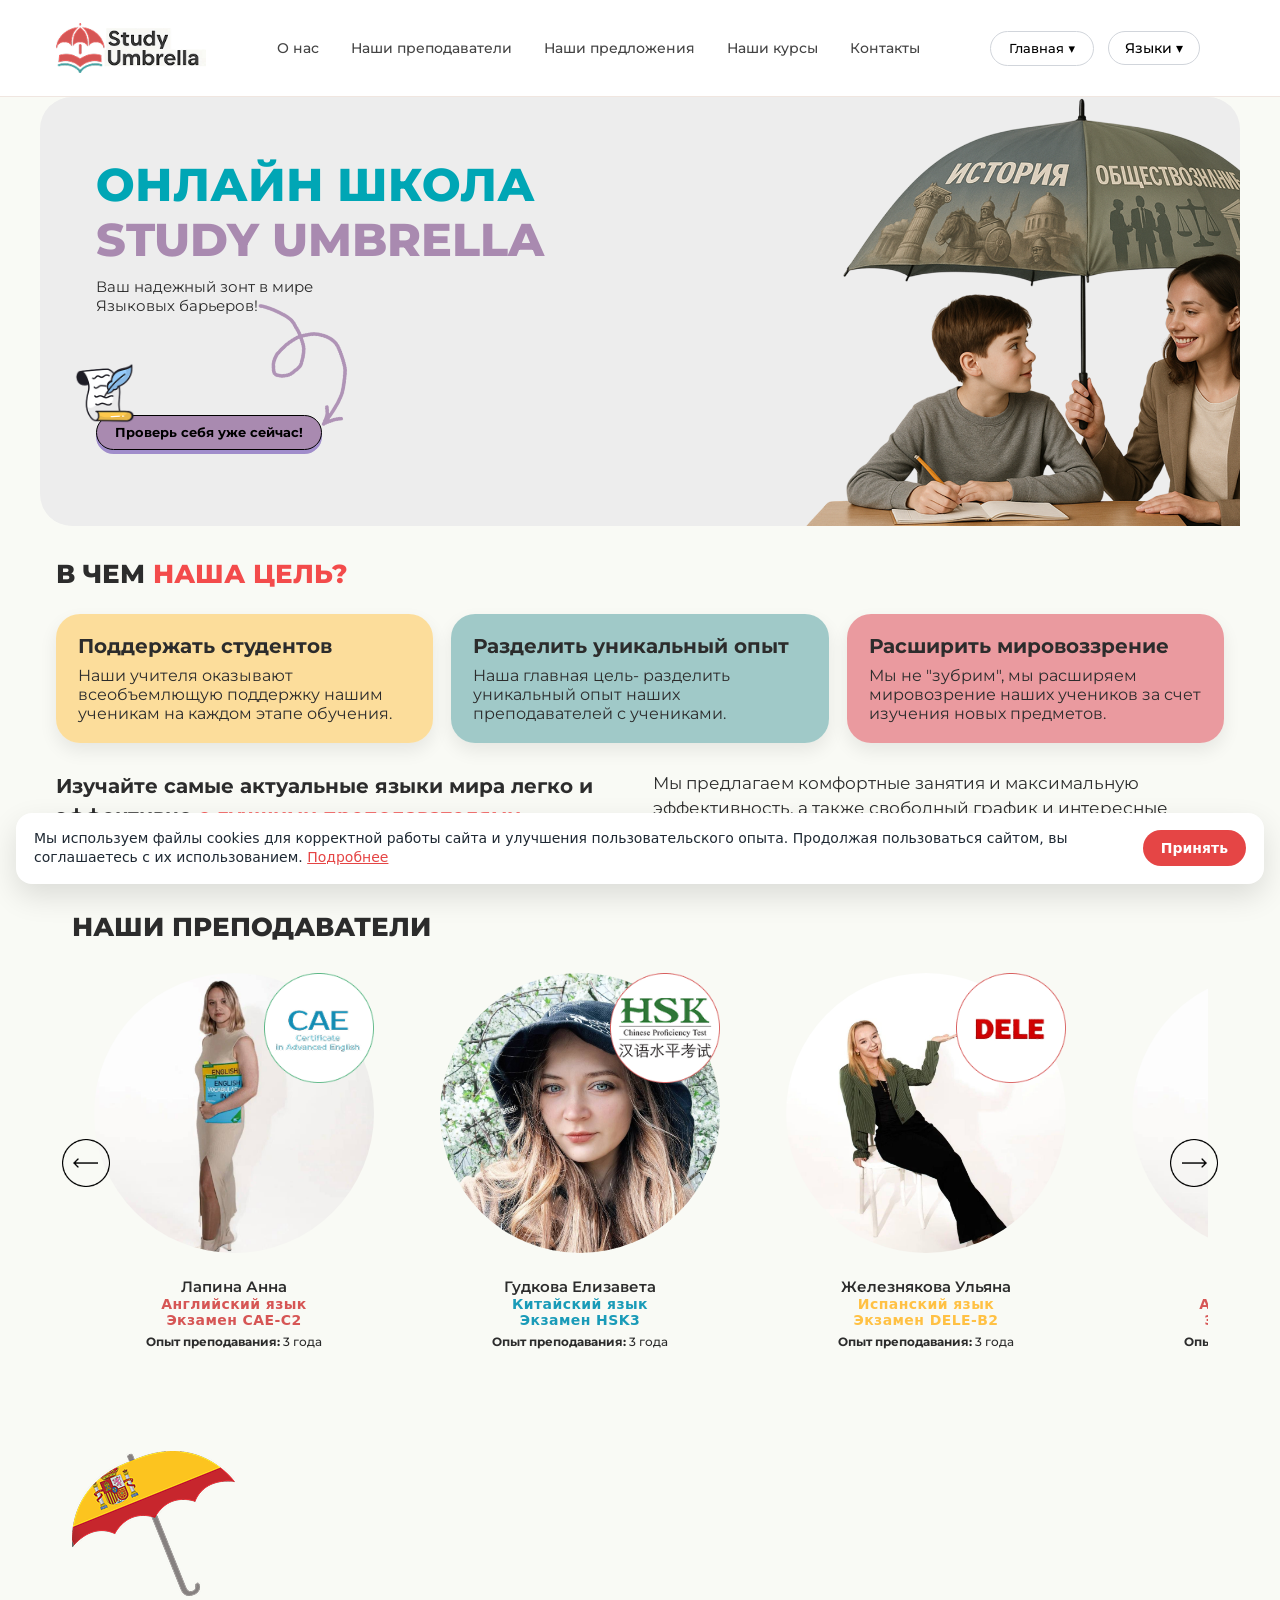
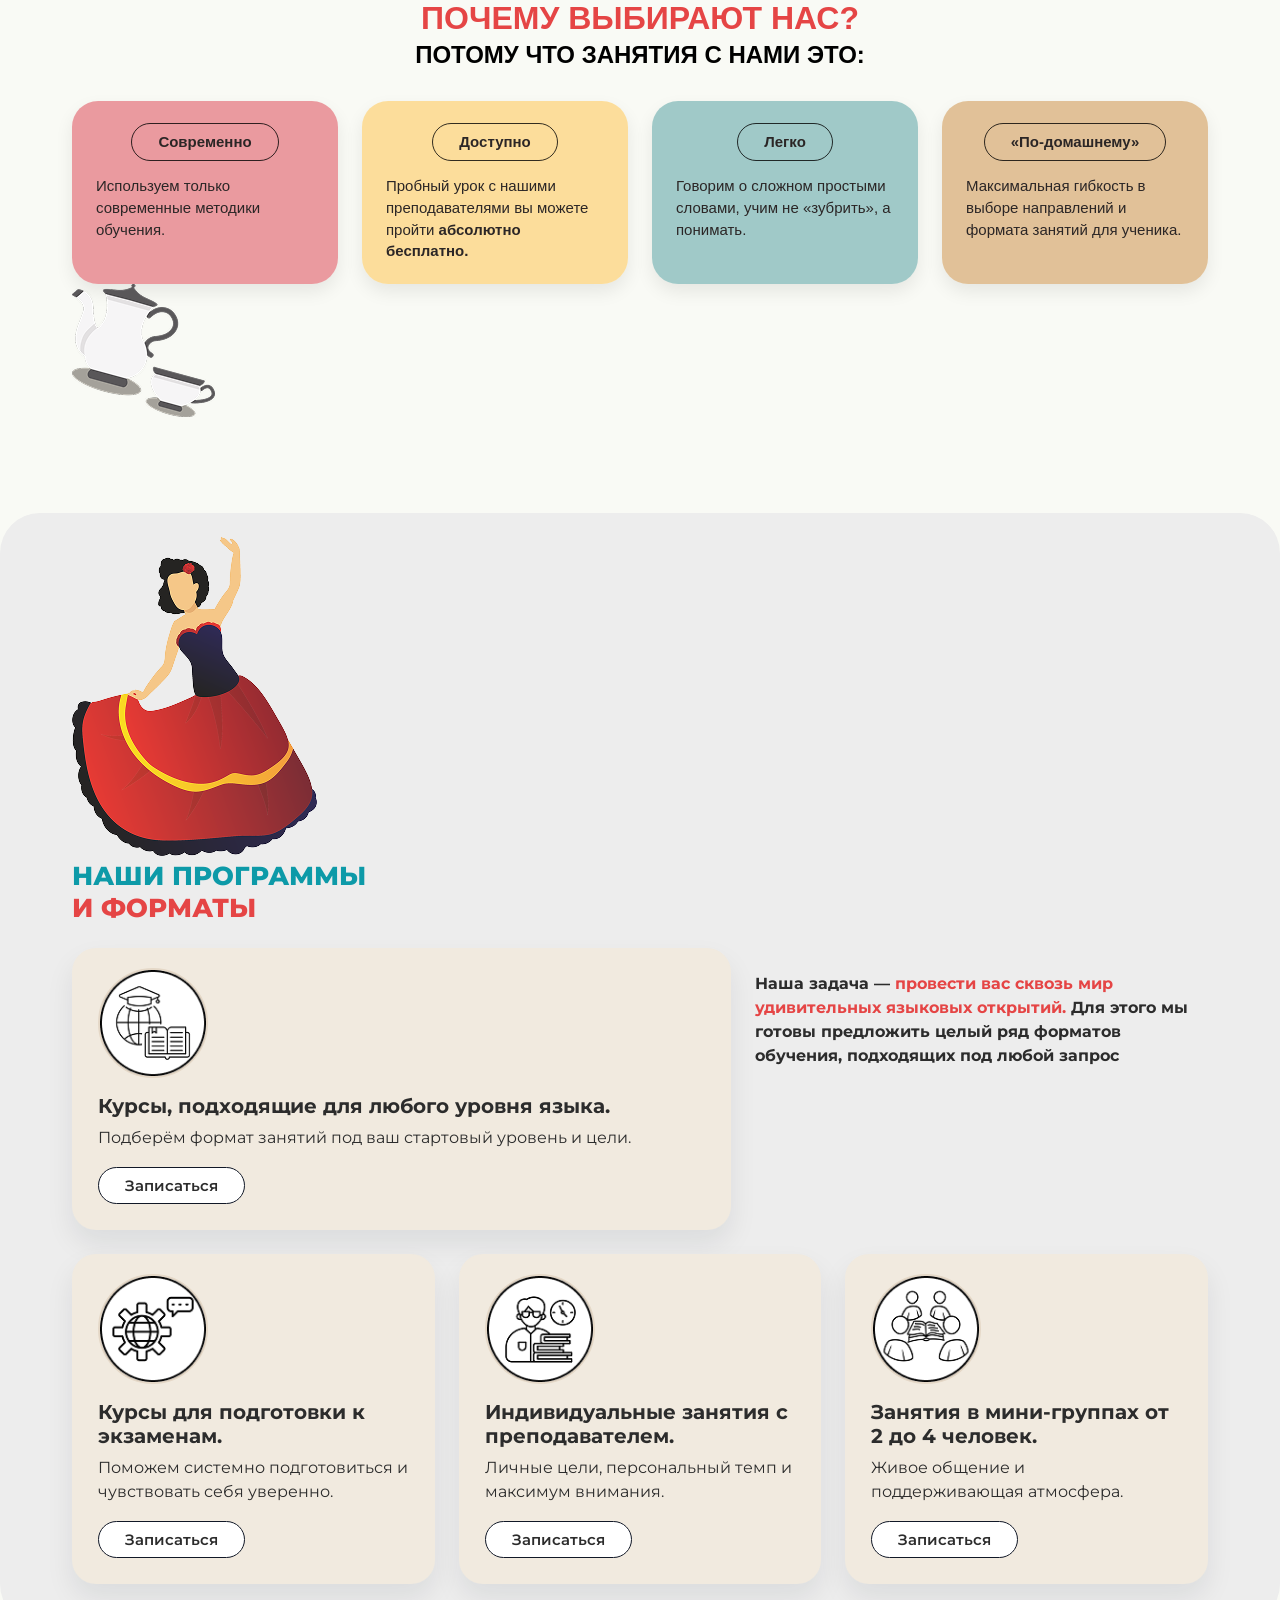
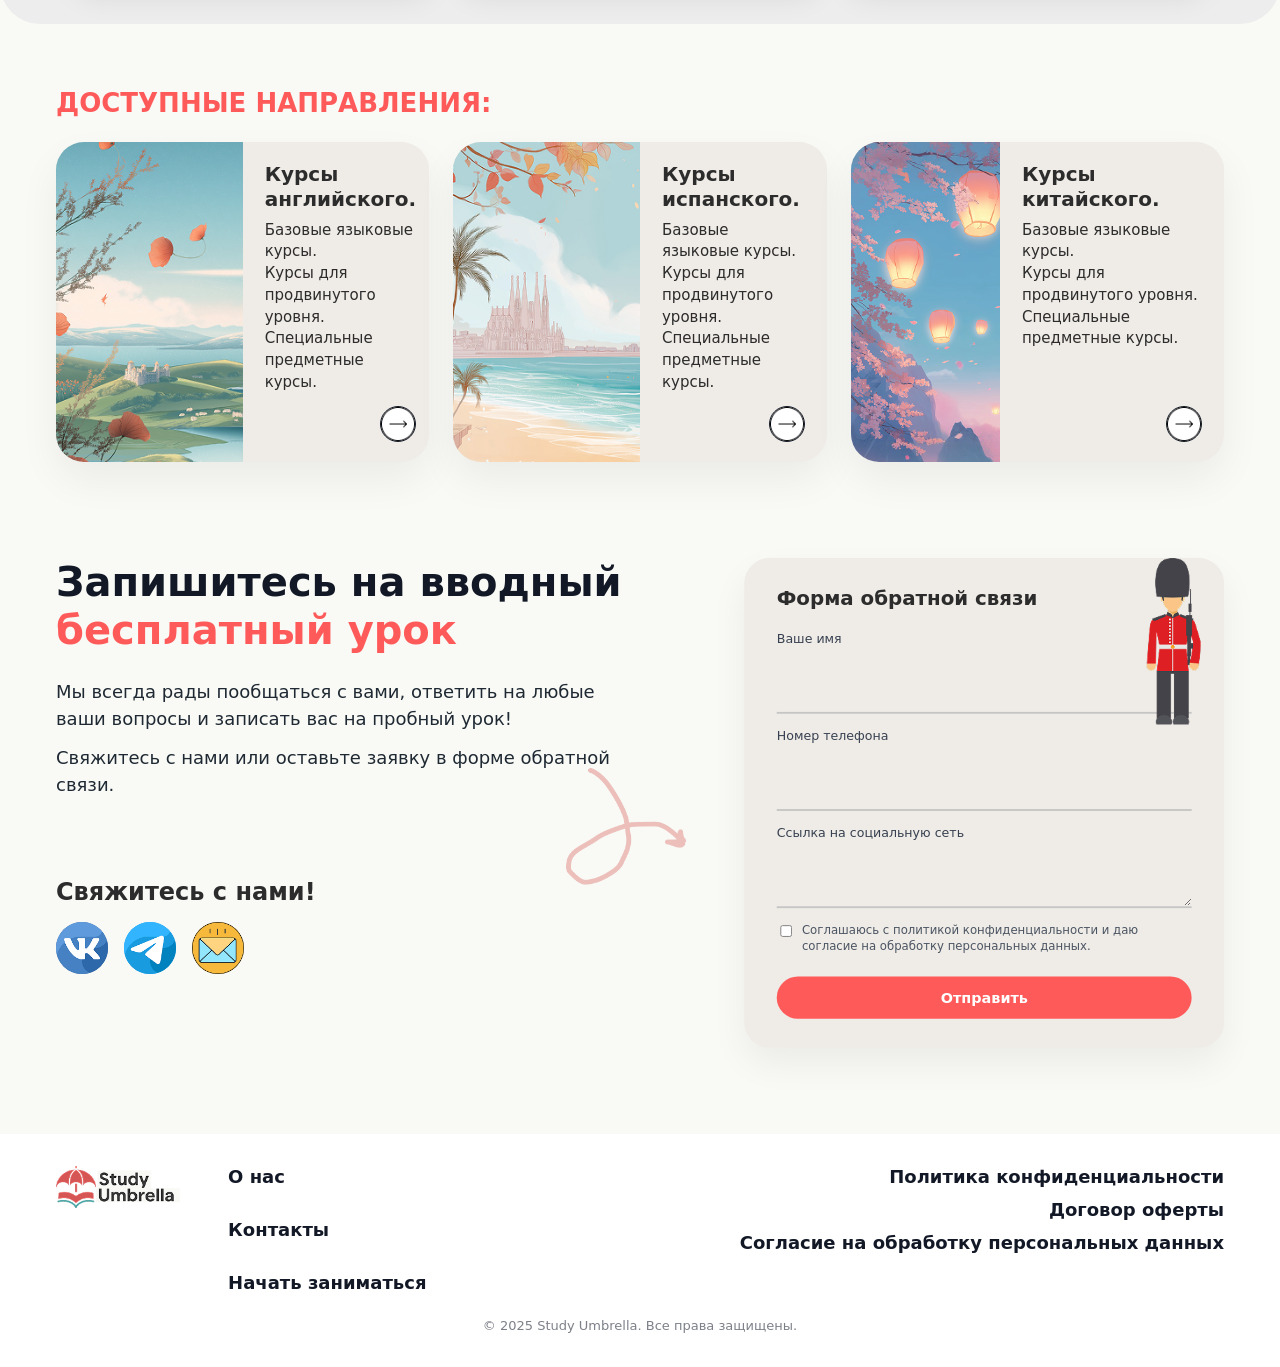
==== commit 40f736bf: "Update humanities-school.html" ====
--- a/humanities-school.html
+++ b/humanities-school.html
@@ -18,7 +18,7 @@
   <link rel="stylesheet" href="css/inner-switch.css">
 </head>
 
-<body class="page-language">
+<body class="page-humanities">
 
 <!-- HEADER -->
 <header class="header" id="siteHeader">
@@ -121,7 +121,7 @@
      
 
       <h1 class="hero__title">
-        <span class="hero__title-top">ЯЗЫКОВАЯ ОНЛАЙН ШКОЛА</span><br>
+        <span class="hero__title-top">ОНЛАЙН ШКОЛА</span><br>
         <span class="hero__title-main">STUDY UMBRELLA</span>
       </h1>
 
@@ -979,3 +979,4 @@
 
 
 
+
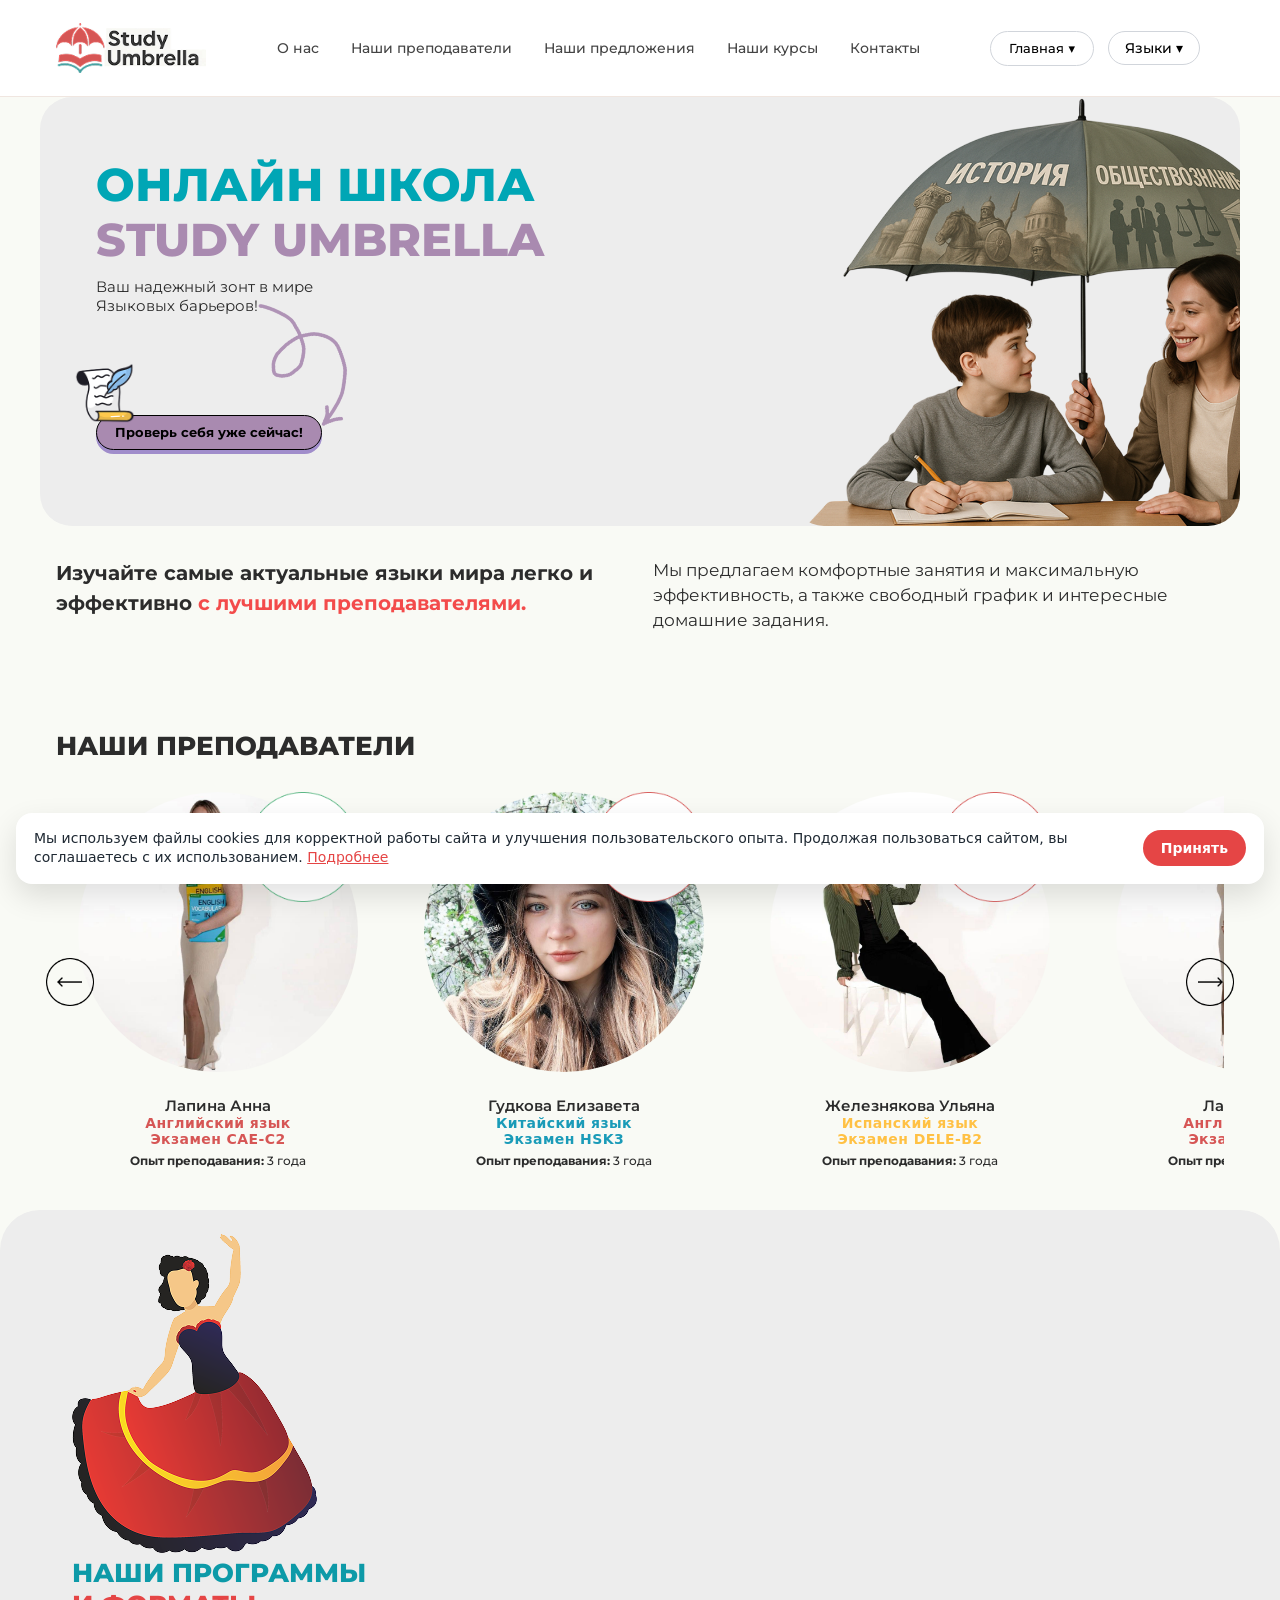
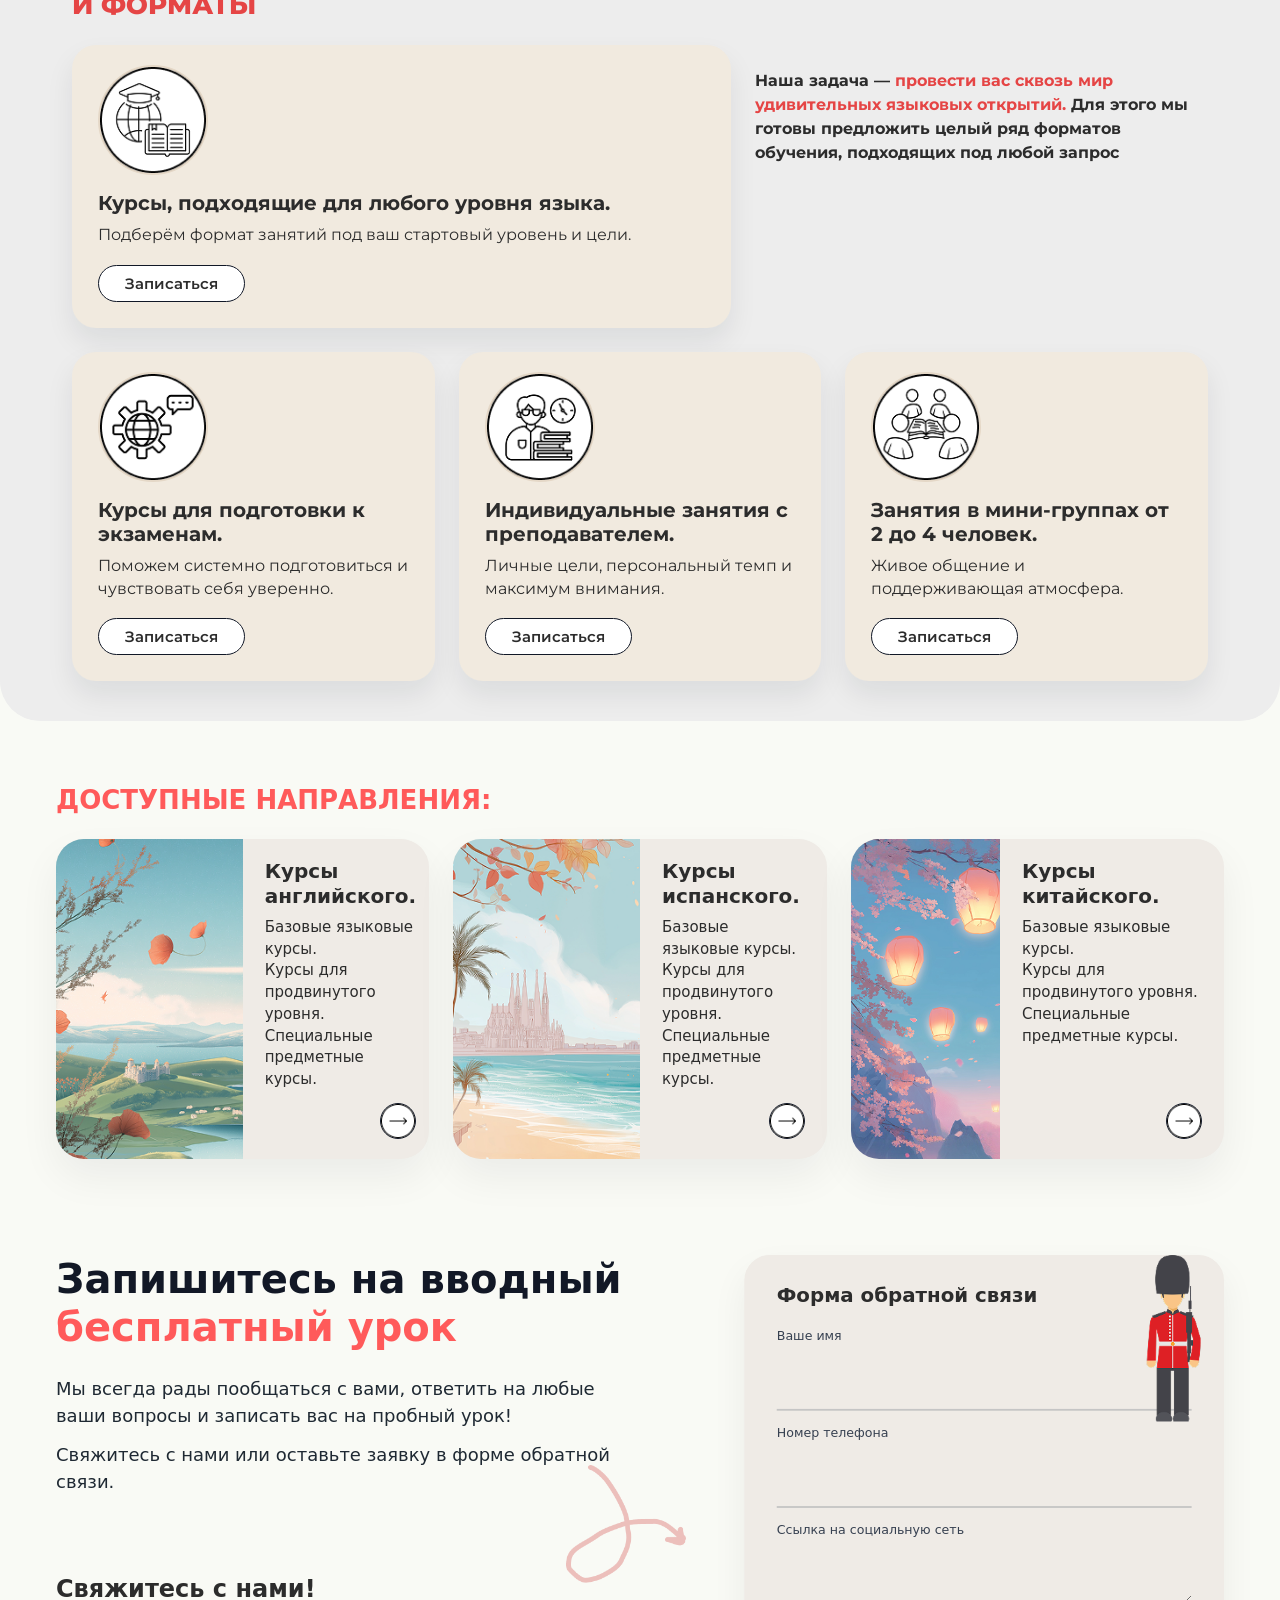
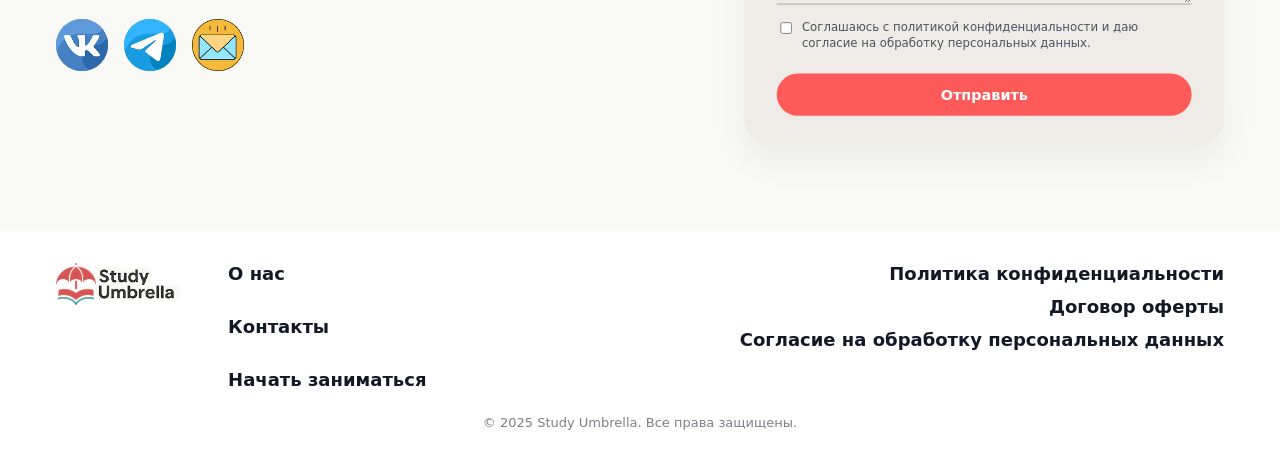
==== commit c44529b0: "Update humanities-school.html" ====
--- a/humanities-school.html
+++ b/humanities-school.html
@@ -154,43 +154,22 @@
   </div>
 </section>
 
-  <!-- НАША ЦЕЛЬ -->
-  <section class="section" id="about">
-    <div class="container">
-
-      <h2 class="section__title">
-        В ЧЕМ <span class="section__title-accent">НАША ЦЕЛЬ?</span>
-      </h2>
-
-      <div class="goal-cards">
-
-        <article class="goal-card goal-card--peach">
-          <h3>Поддержать студентов</h3>
-          <p>Наши учителя оказывают всеобъемлющую поддержку нашим ученикам на каждом этапе обучения.</p>
-        </article>
-
-        <article class="goal-card goal-card--mint">
-          <h3>Разделить уникальный опыт</h3>
-          <p>Наша главная цель- разделить уникальный опыт наших преподавателей с учениками.</p>
-        </article>
-
-        <article class="goal-card goal-card--blue">
-          <h3>Расширить мировоззрение</h3>
-          <p>Мы не "зубрим", мы расширяем мировозрение наших учеников за счет изучения новых предметов.</p>
-        </article>
-
-      </div>
-
-      <div class="about-text">
-        <p class="about-line">
-         <strong> Изучайте самые актуальные языки мира легко и эффективно</strong>
-          <span class="accent">с лучшими преподавателями.</span>
-        </p>
-        <p>
-          Мы предлагаем комфортные занятия и максимальную эффективность, а также
-          свободный график и интересные домашние задания.
-        </p>
-      </div>
+  <!-- О НАС (оставляем только текст как на скрине 3) -->
+<section class="section" id="about">
+  <div class="container">
+    <div class="about-text">
+      <p class="about-line">
+        <strong>Изучайте самые актуальные языки мира легко и эффективно</strong>
+        <span class="accent">с лучшими преподавателями.</span>
+      </p>
+      <p>
+        Мы предлагаем комфортные занятия и максимальную эффективность, а также
+        свободный график и интересные домашние задания.
+      </p>
+    </div>
+  </div>
+</section>
+
 
     <section class="section" id="teachers">
   <div class="container">
@@ -327,57 +306,7 @@
 
 
 
-  <!-- ПОЧЕМУ ВЫБИРАЮТ НАС -->
-<section class="section section--why" id="why">
-  <div class="container">
-
-<div class="why-head">
-
-  <!-- декоративный зонтик -->
-  <img src="img/why-umbrella.png" alt="" class="why-head__umbrella">
-
-  <h2 class="why-title-main">ПОЧЕМУ ВЫБИРАЮТ НАС?</h2>
-  <h3 class="why-title-sub">ПОТОМУ ЧТО ЗАНЯТИЯ С НАМИ ЭТО:</h3>
-
-</div>
-
-
-
-    <div class="formats">
-      <article class="format-card format-card--soft">
-        <div class="format-card__label">Современно</div>
-        <p>Используем только современные методики обучения.</p>
-      </article>
-
-      <article class="format-card format-card--peach">
-        <div class="format-card__label">Доступно</div>
-        <p>Пробный урок с нашими преподавателями вы можете пройти <strong>абсолютно бесплатно.</strong></p>
-      </article>
-
-      <article class="format-card format-card--mint">
-        <div class="format-card__label">Легко</div>
-        <p>Говорим о сложном простыми словами, учим не «зубрить», а понимать.</p>
-      </article>
-
-      <article class="format-card format-card--lilac format-card--with-decor">
-
-  <div class="format-card__label">«По-домашнему»</div>
-
-  <p>
-    Максимальная гибкость в выборе направлений и формата занятий для ученика.
-  </p>
-</article>
-
-    </div>
-  <!-- декоративная картинка (из Figma) -->
-  <img src="img/format-decor.png" alt="" class="why-teapot">
-  </div>
-</section>
-    </div>
-
-  </div>
-</section>
-
+  
  <!-- НАШИ ПРОГРАММЫ И ФОРМАТЫ -->
 <section class="section section--soft section--programs" id="offers">
   <div class="container">
@@ -980,3 +909,4 @@
 
 
 
+
--- a/css/language.css
+++ b/css/language.css
@@ -1,12 +1,12 @@
 /* language.css */
 
 /* прижимаем картинку вниз серого блока */
-.hero__image-wrap{
+.page-language .hero__image-wrap{
   align-items: flex-end;     /* было flex-start в main.css */
 }
 
 /* делаем картинку крупнее (перебиваем max-width: 320px из main.css) */
-.hero__image{
+.page-language .hero__image{
   max-width: 560px;          /* подгони: 520–650 */
   width: 100%;
   height: auto;
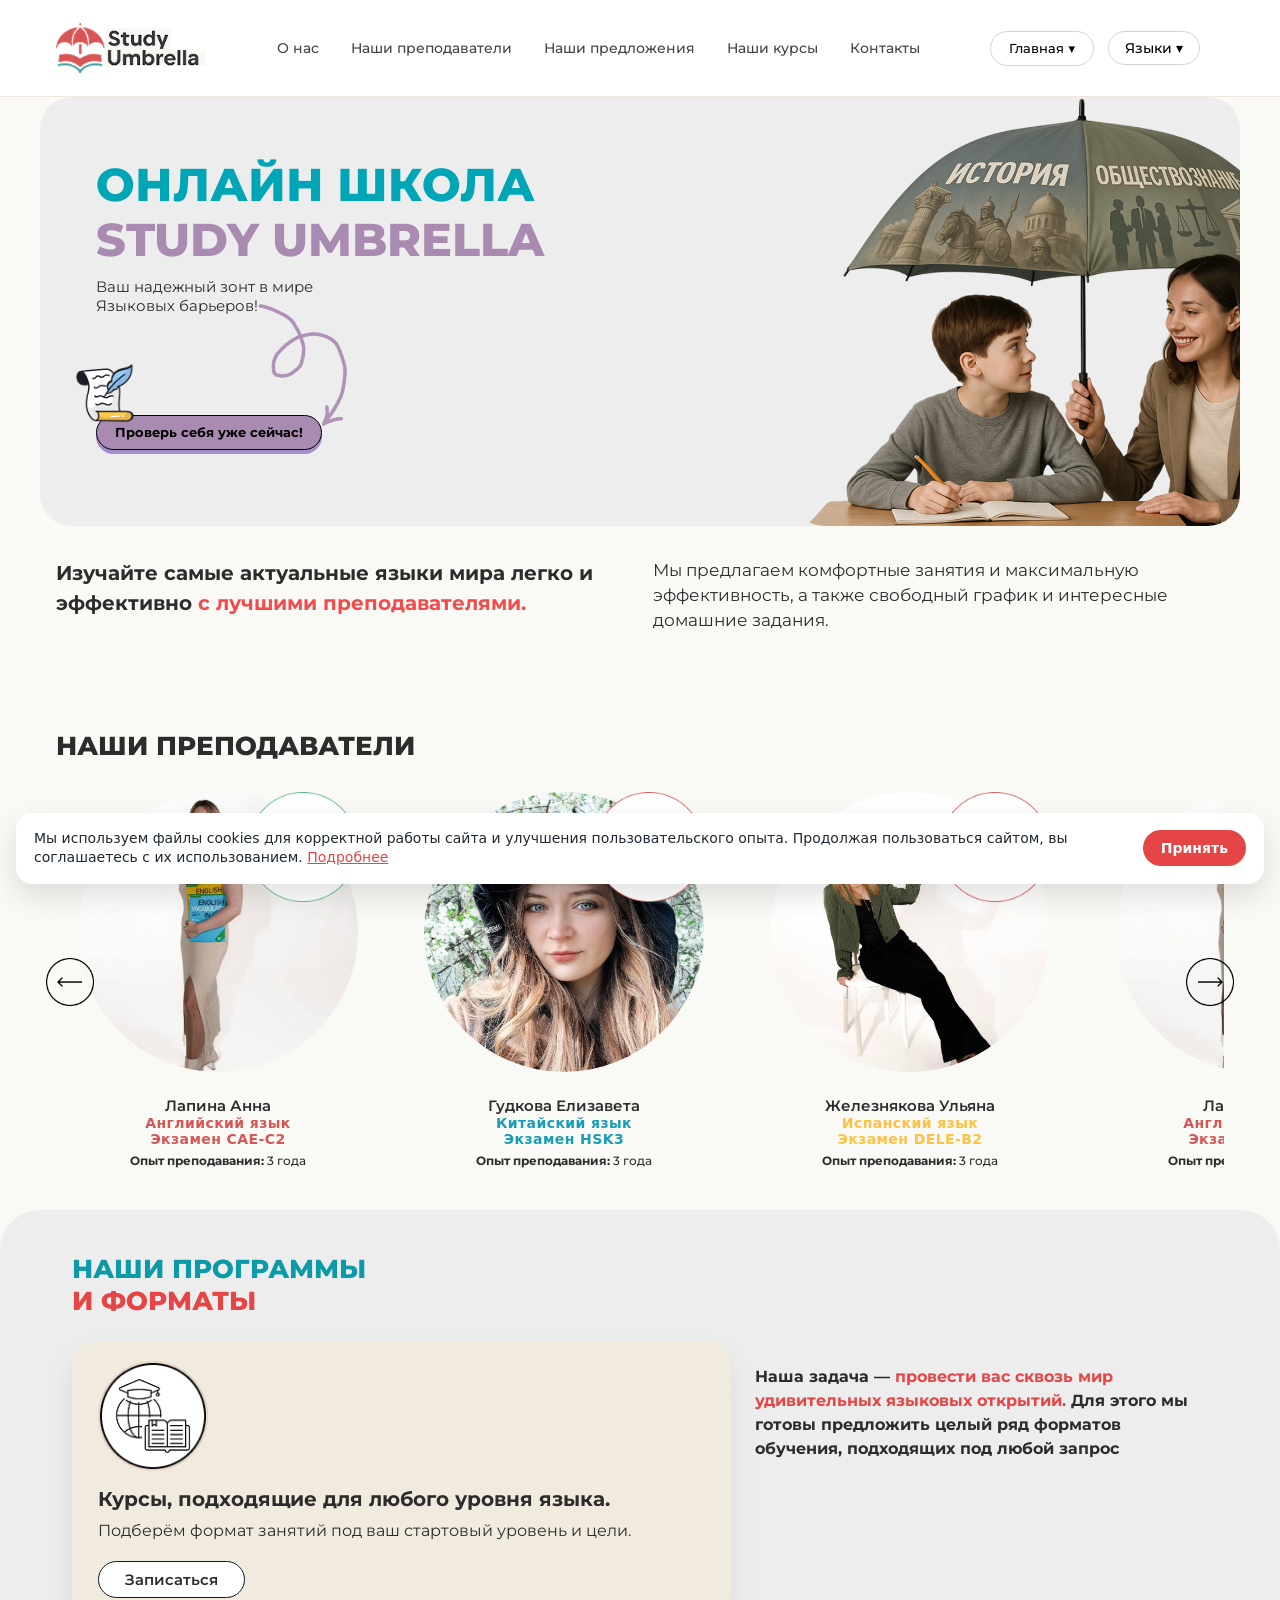
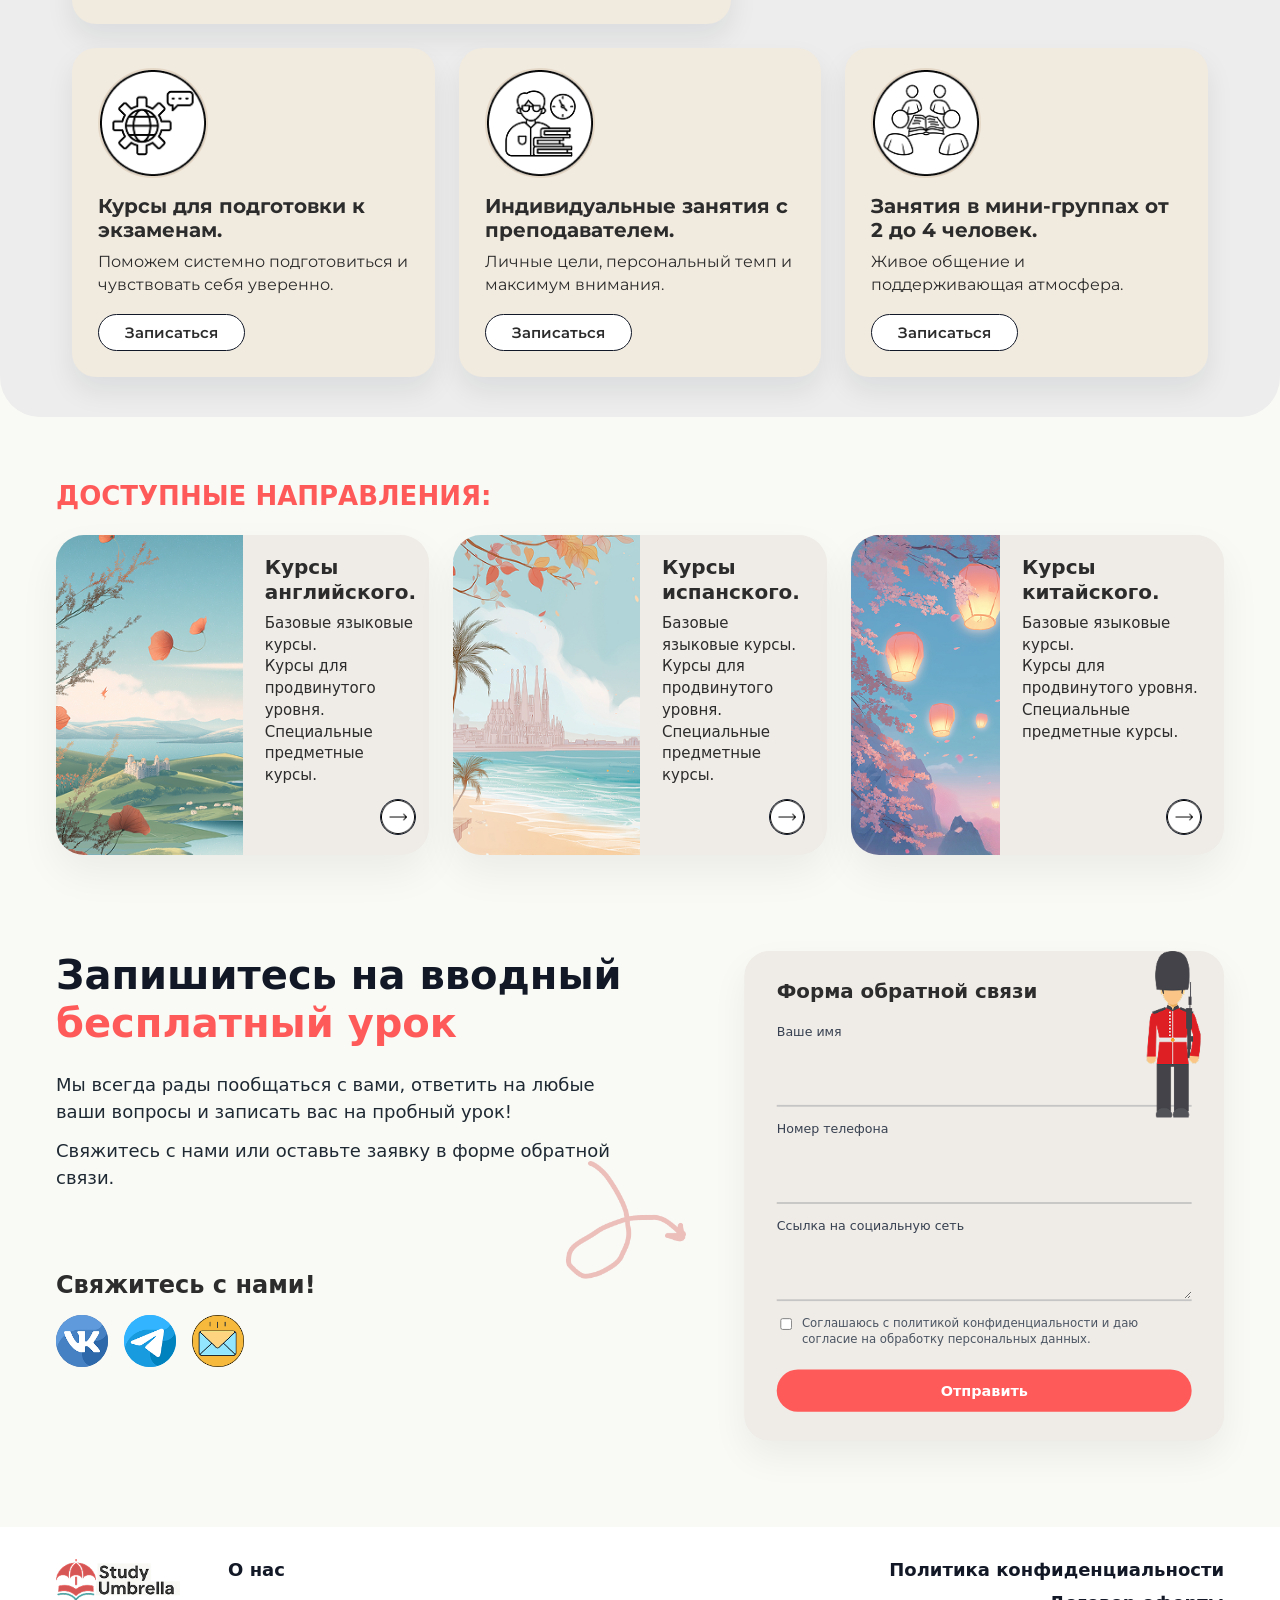
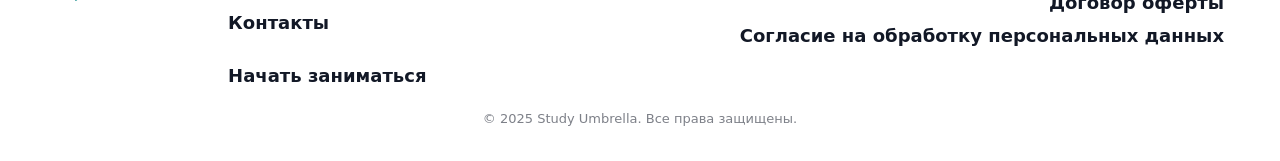
==== commit 1369d65f: "Update humanities-school.html" ====
--- a/humanities-school.html
+++ b/humanities-school.html
@@ -310,7 +310,7 @@
  <!-- НАШИ ПРОГРАММЫ И ФОРМАТЫ -->
 <section class="section section--soft section--programs" id="offers">
   <div class="container">
-    <img src="img/dancer.png" alt="" class="offers-dancer">
+    <img src="img/book.png" alt="" class="offers-dancer">
 
     <h2 class="section__title section__title--left">
       <span class="programs-title-main">НАШИ ПРОГРАММЫ</span>
@@ -910,3 +910,4 @@
 
 
 
+
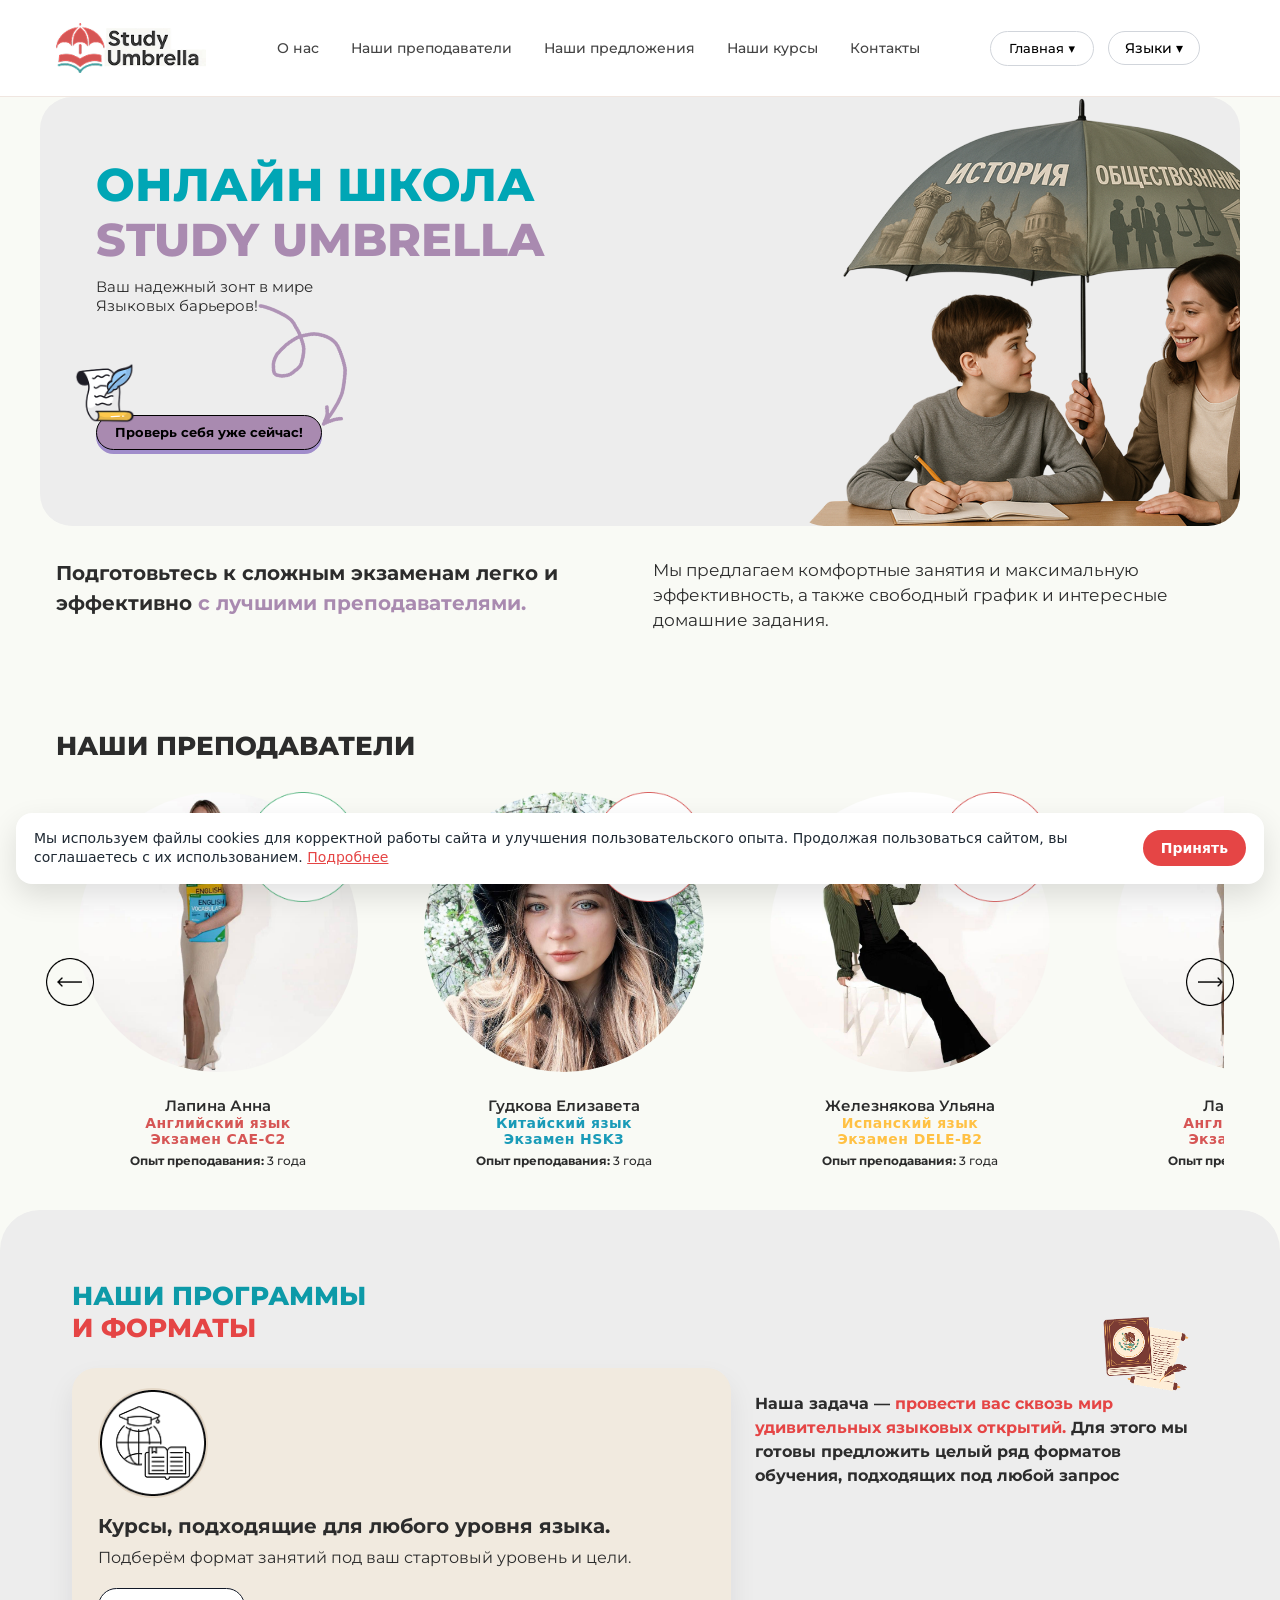
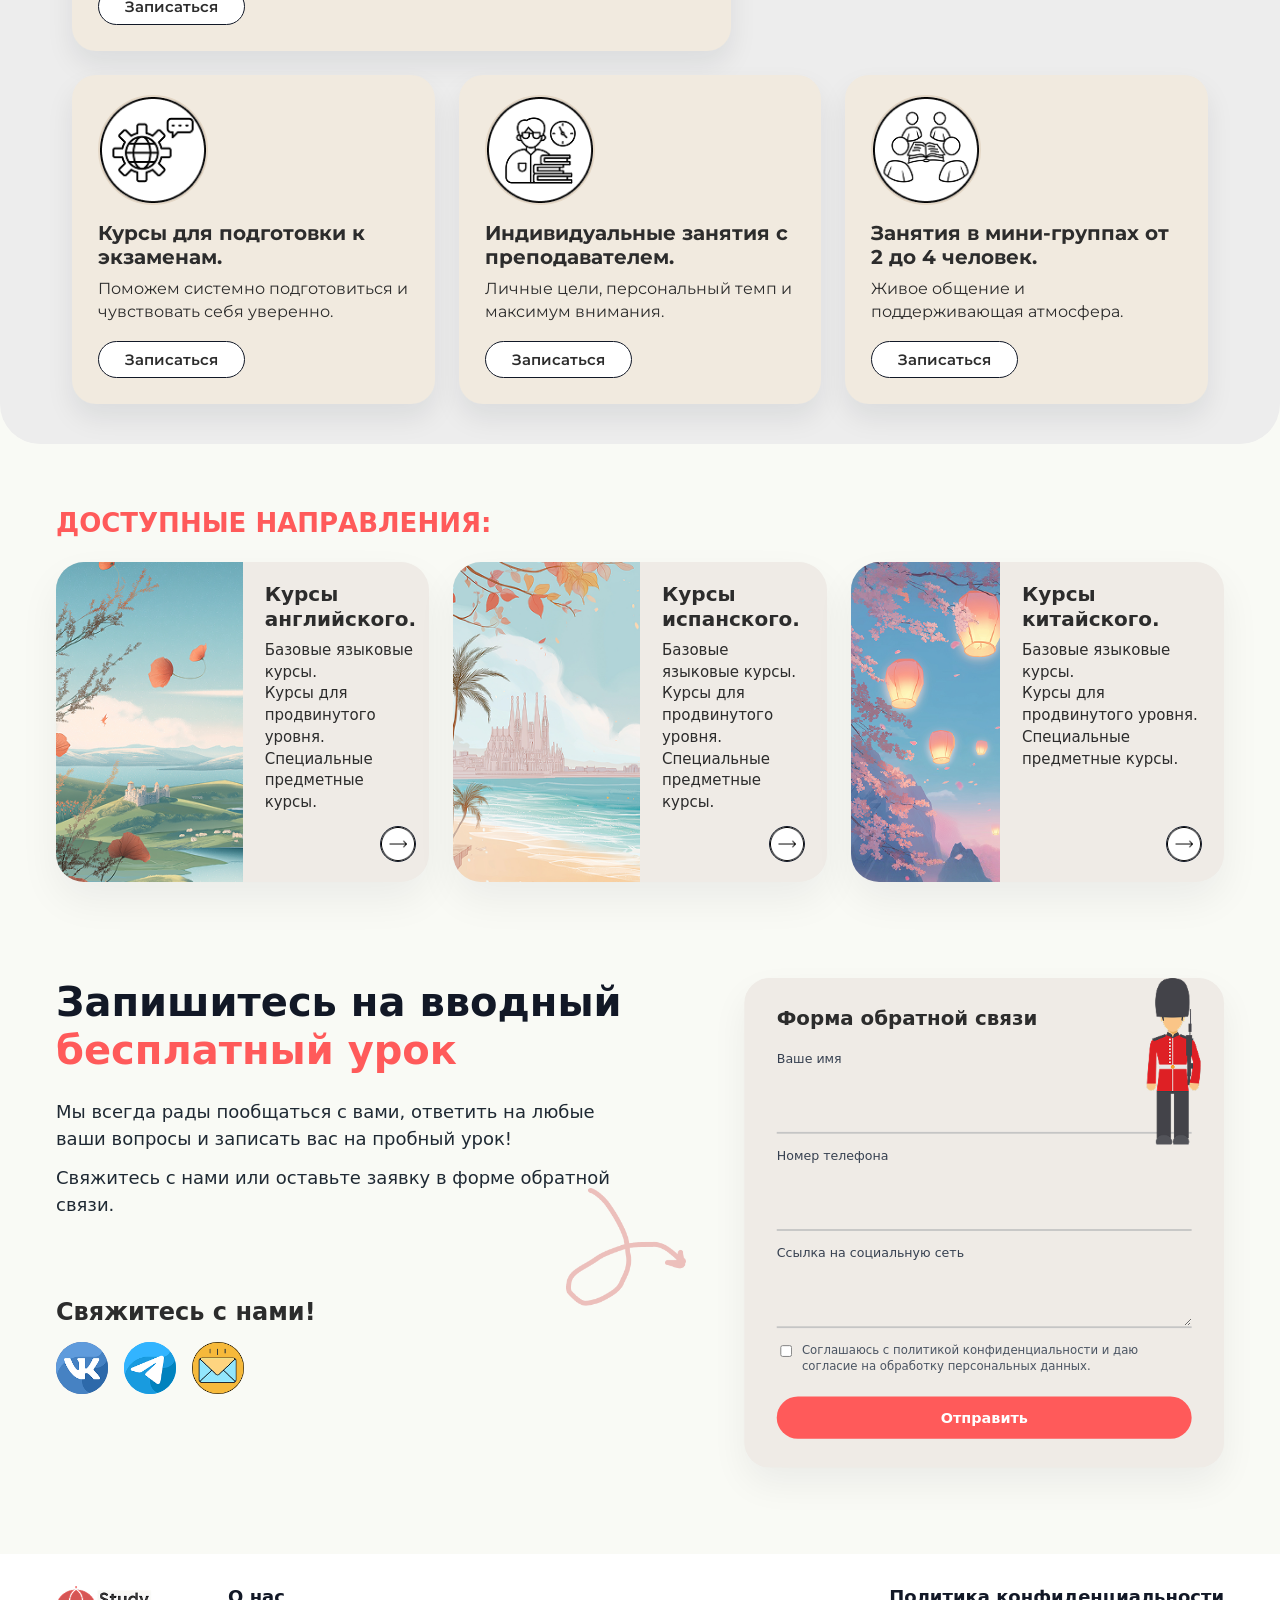
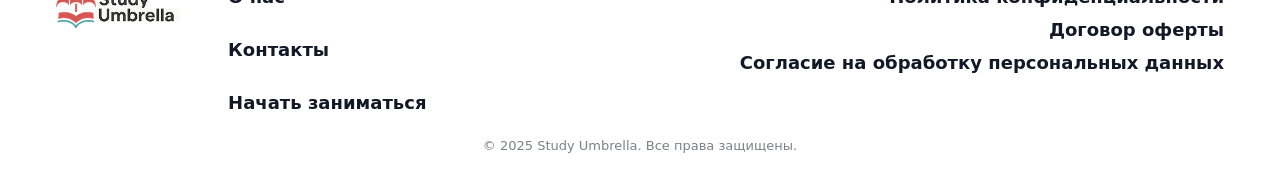
==== commit 4548ec79: "Update humanities-school.html" ====
--- a/humanities-school.html
+++ b/humanities-school.html
@@ -159,7 +159,7 @@
   <div class="container">
     <div class="about-text">
       <p class="about-line">
-        <strong>Изучайте самые актуальные языки мира легко и эффективно</strong>
+        <strong>Подготовьтесь к сложным экзаменам легко и эффективно</strong>
         <span class="accent">с лучшими преподавателями.</span>
       </p>
       <p>
@@ -911,3 +911,4 @@
 
 
 
+
--- a/css/language.css
+++ b/css/language.css
@@ -262,7 +262,45 @@
   pointer-events: none;
   z-index: 5;
 }
-
-
-
-
+/* HUMANITIES — фиолетовый акцент вместо красного */
+.page-humanities .about-text .accent{
+  color: #A98AB0; /* фиолетовый как в макете */
+}
+
+/* ================================
+   HUMANITIES — OFFERS (как в макете)
+   ================================ */
+
+/* опора для абсолютного декора */
+.page-humanities #offers .container{
+  position: relative;
+}
+
+/* уменьшаем пустоту сверху секции */
+.page-humanities #offers{
+  padding-top: 70px;   /* было слишком много — подгони 50–90 */
+}
+
+/* Танцовщица (offers-dancer) — маленькая, справа сверху */
+.page-humanities #offers .offers-dancer{
+  position: absolute;
+  top: 18px;           /* подгони 0–30 */
+  right: 18px;         /* подгони 0–30 */
+  width: 120px;        /* подгони 90–140 */
+  height: auto;
+  z-index: 10;
+  pointer-events: none;
+}
+
+/* на мобилке обычно убирают/уменьшают */
+@media (max-width: 768px){
+  .page-humanities #offers .offers-dancer{
+    width: 90px;
+    top: 10px;
+    right: 10px;
+  }
+}
+.page-humanities .about-line .accent{ color:#A98AB0 !important; }
+
+
+
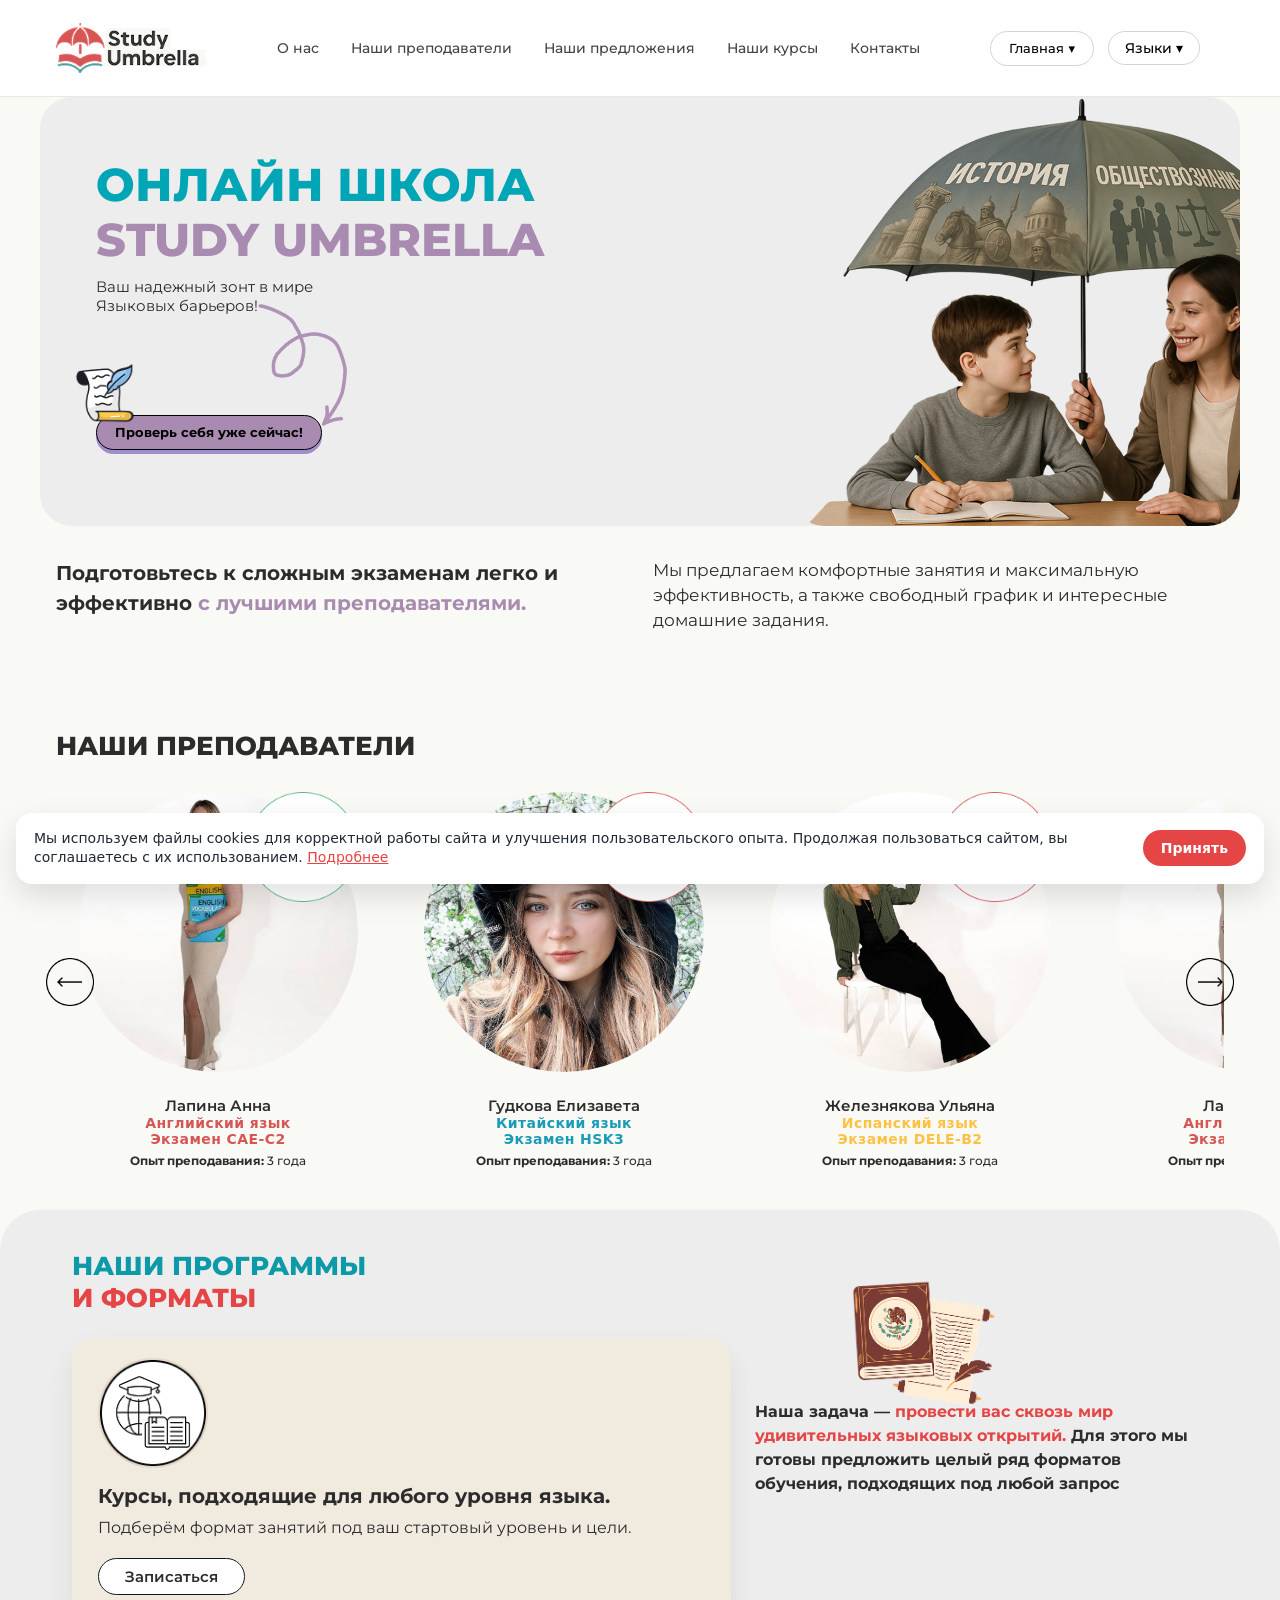
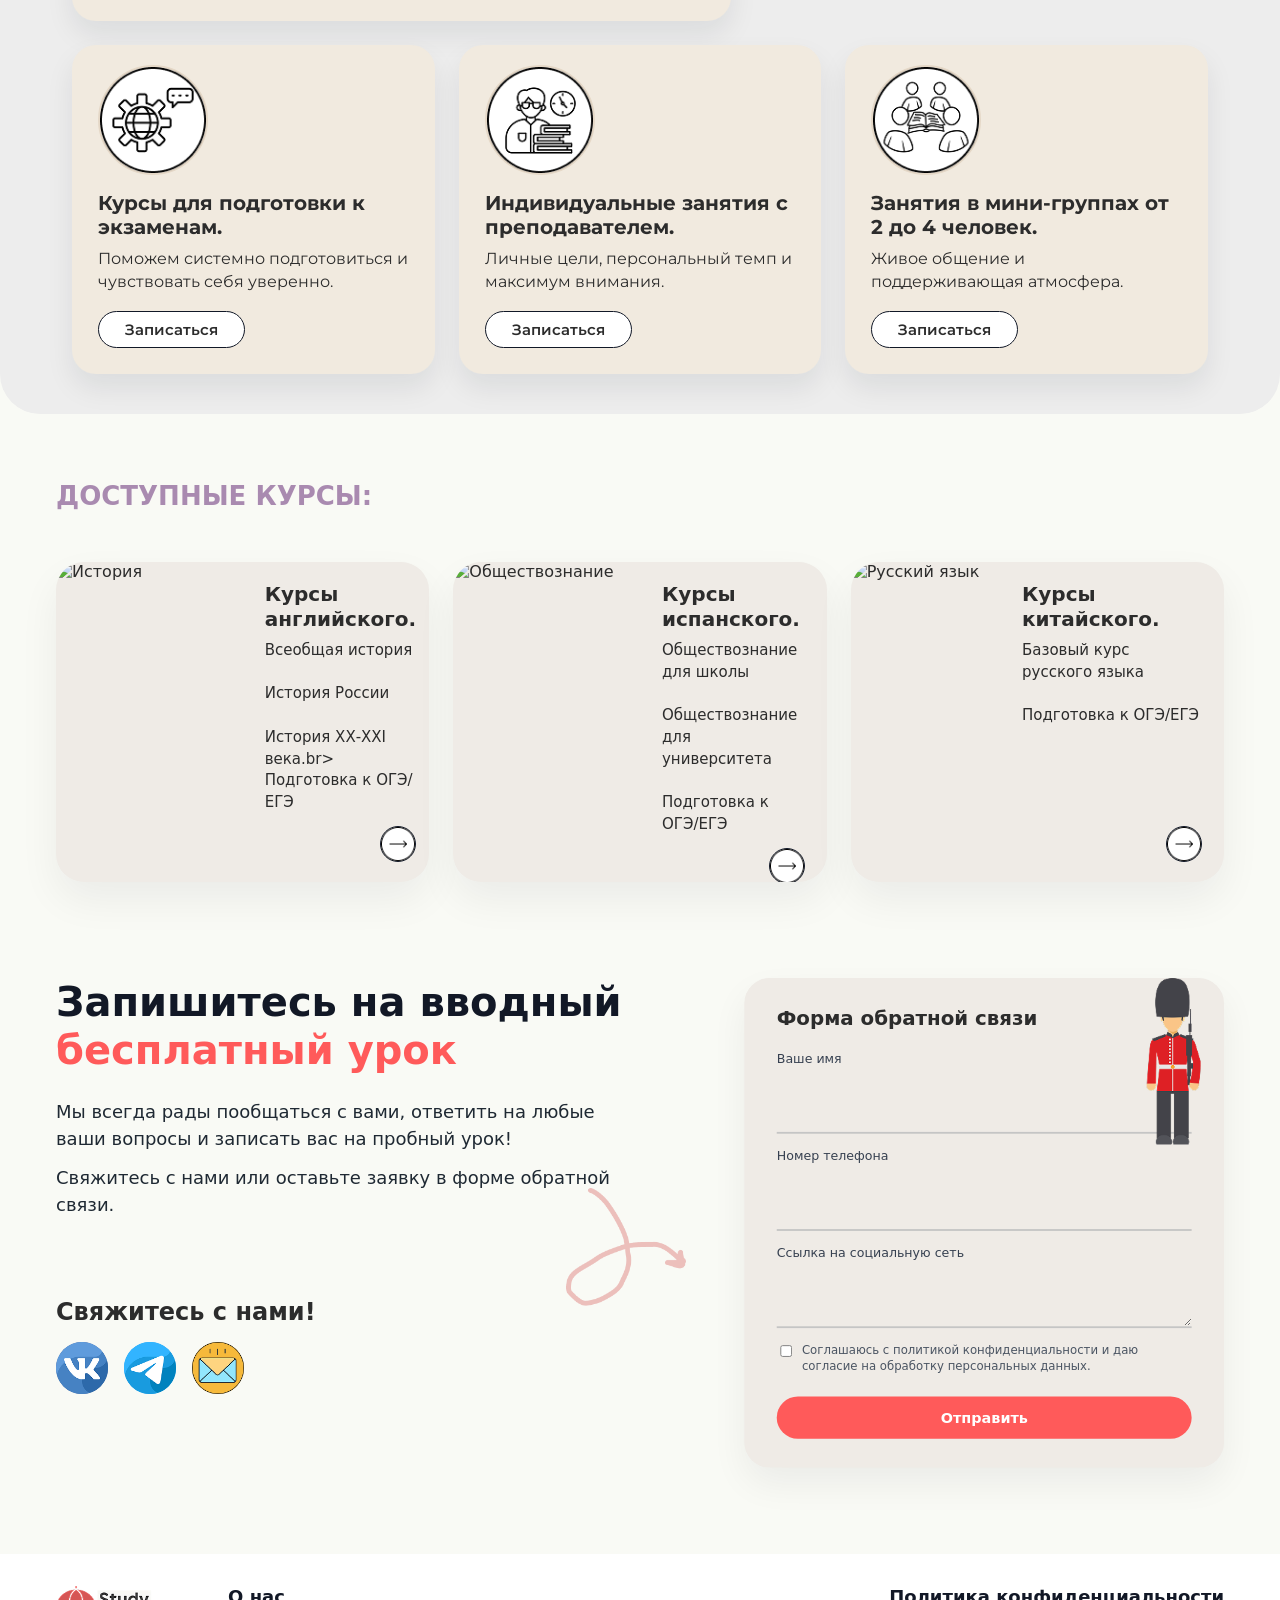
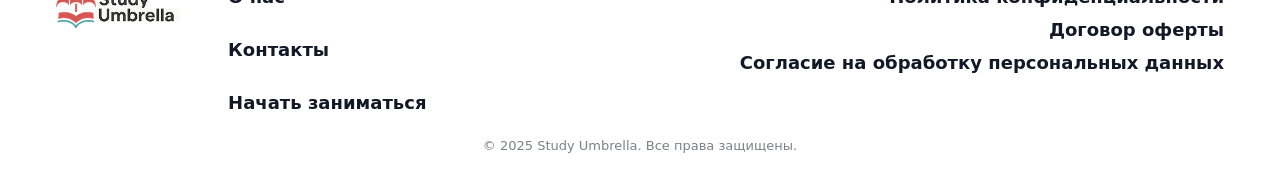
==== commit f2abb6c0: "Update humanities-school.html" ====
--- a/humanities-school.html
+++ b/humanities-school.html
@@ -395,7 +395,7 @@
     <div class="container">
 
       <h2 class="section__title section__title--red">
-        ДОСТУПНЫЕ НАПРАВЛЕНИЯ:
+        ДОСТУПНЫЕ КУРСЫ:
       </h2>
 
       <div class="tracks">
@@ -403,14 +403,15 @@
         <!-- 1. Языковая школа -->
         <article class="track-card">
           <div class="track-card__image-wrap">
-            <img src="img/language-1.webp" alt="Языковая школа" class="track-card__image">
+            <img src="img/humanities-1.webp" alt="История" class="track-card__image">
           </div>
           <div class="track-card__content">
             <h3 class="track-card__title">Курсы английского.</h3>
             <p class="track-card__text">
-              Базовые языковые курсы.<br>
-              Курсы для продвинутого уровня.<br>
-              Специальные предметные курсы.
+              Всеобщая история<br><br>
+              История России<br><br>
+              История ХХ-ХХI века.br><br>
+              Подготовка к ОГЭ/ЕГЭ
             </p>
             <!-- сюда подставишь СВОЮ стрелку-картинку -->
             <a href="language-school.html" class="track-card__arrow">
@@ -422,14 +423,14 @@
         <!-- 2. Гуманитарная школа -->
         <article class="track-card">
           <div class="track-card__image-wrap">
-            <img src="img/language-2.webp" alt="Гуманитарная школа" class="track-card__image">
+            <img src="img/humanities-2.webp" alt="Обществознание" class="track-card__image">
           </div>
           <div class="track-card__content">
             <h3 class="track-card__title">Курсы испанского.</h3>
             <p class="track-card__text">
-              Базовые языковые курсы.<br>
-              Курсы для продвинутого уровня.<br>
-              Специальные предметные курсы.
+              Обществознание для школы<br><br>
+              Обществознание для университета<br><br>
+              Подготовка к ОГЭ/ЕГЭ
             </p>
             <a href="humanities-school.html" class="track-card__arrow">
               <img src="img/track-arrow.png" alt="Подробнее">
@@ -440,14 +441,13 @@
        <!-- 3. Техническая/доп. курсы -->
 <article class="track-card track-card--narrow">
   <div class="track-card__image-wrap">
-    <img src="img/language-3.webp" alt="Дополнительные курсы" class="track-card__image">
+    <img src="img/humanities-3.webp" alt="Русский язык" class="track-card__image">
   </div>
   <div class="track-card__content">
     <h3 class="track-card__title">Курсы китайского.</h3>
     <p class="track-card__text">
-      Базовые языковые курсы.<br>
-      Курсы для продвинутого уровня.<br>
-      Специальные предметные курсы.
+      Базовый курс русского языка<br><br>
+      Подготовка к ОГЭ/ЕГЭ
     </p>
     <a href="humanities-school.html" class="track-card__arrow">
       <img src="img/track-arrow.png" alt="Подробнее">
@@ -912,3 +912,4 @@
 
 
 
+
--- a/css/language.css
+++ b/css/language.css
@@ -302,5 +302,74 @@
 }
 .page-humanities .about-line .accent{ color:#A98AB0 !important; }
 
-
-
+/* ===== HUMANITIES: OFFERS = как в макете (скрин 2) ===== */
+
+/* секция: немного меньше пустоты сверху */
+.page-humanities #offers{
+  padding-top: 40px;
+}
+
+/* контейнер — опорная точка для книги */
+.page-humanities #offers .container{
+  position: relative;
+}
+
+/* КНИГА (offers-dancer) — управляемый размер */
+.page-humanities #offers .offers-dancer{
+  position: absolute;
+  top: 0px;
+  right: 200px;
+  left: auto;
+
+  max-width: 200px;   /* 👈 МЕНЯЕШЬ ТОЛЬКО ЭТО */
+  width: 100%;
+  height: auto;
+
+  z-index: 10;
+  pointer-events: none;
+}
+
+/* ТЕКСТ СПРАВА (programs-info) — ниже, как в макете */
+.page-humanities #offers .programs-info{
+  margin-top: 38px;   /* опускаем */
+  max-width: 520px;   /* чтобы не растягивался */
+}
+
+/* чтобы сетка не разъезжалась и текст реально ушёл ниже */
+.page-humanities #offers .programs-grid__top{
+  align-items: flex-start;
+}
+/* =====================================
+   HUMANITIES — ДОСТУПНЫЕ НАПРАВЛЕНИЯ
+   ===================================== */
+
+/* 1) Заголовок — фиолетовый */
+.page-humanities #courses .section__title{
+  color: #A98AB0;            /* фиолетовый как в Figma */
+}
+
+/* 2) Контейнер заголовка */
+.page-humanities #courses .section__title{
+  position: relative;
+  display: inline-flex;
+  align-items: center;
+  gap: 12px;                 /* расстояние между текстом и иконкой */
+}
+
+/* 3) Иконка из Figma */
+.page-humanities #courses .section__title::after{
+  content: "";
+  display: inline-block;
+
+  width: 36px;               /* 👈 размер иконки */
+  height: 36px;
+
+  background-image: url("../img/courses-icon.png"); /* 👈 путь к иконке */
+  background-repeat: no-repeat;
+  background-size: contain;
+  background-position: center;
+}
+
+
+
+
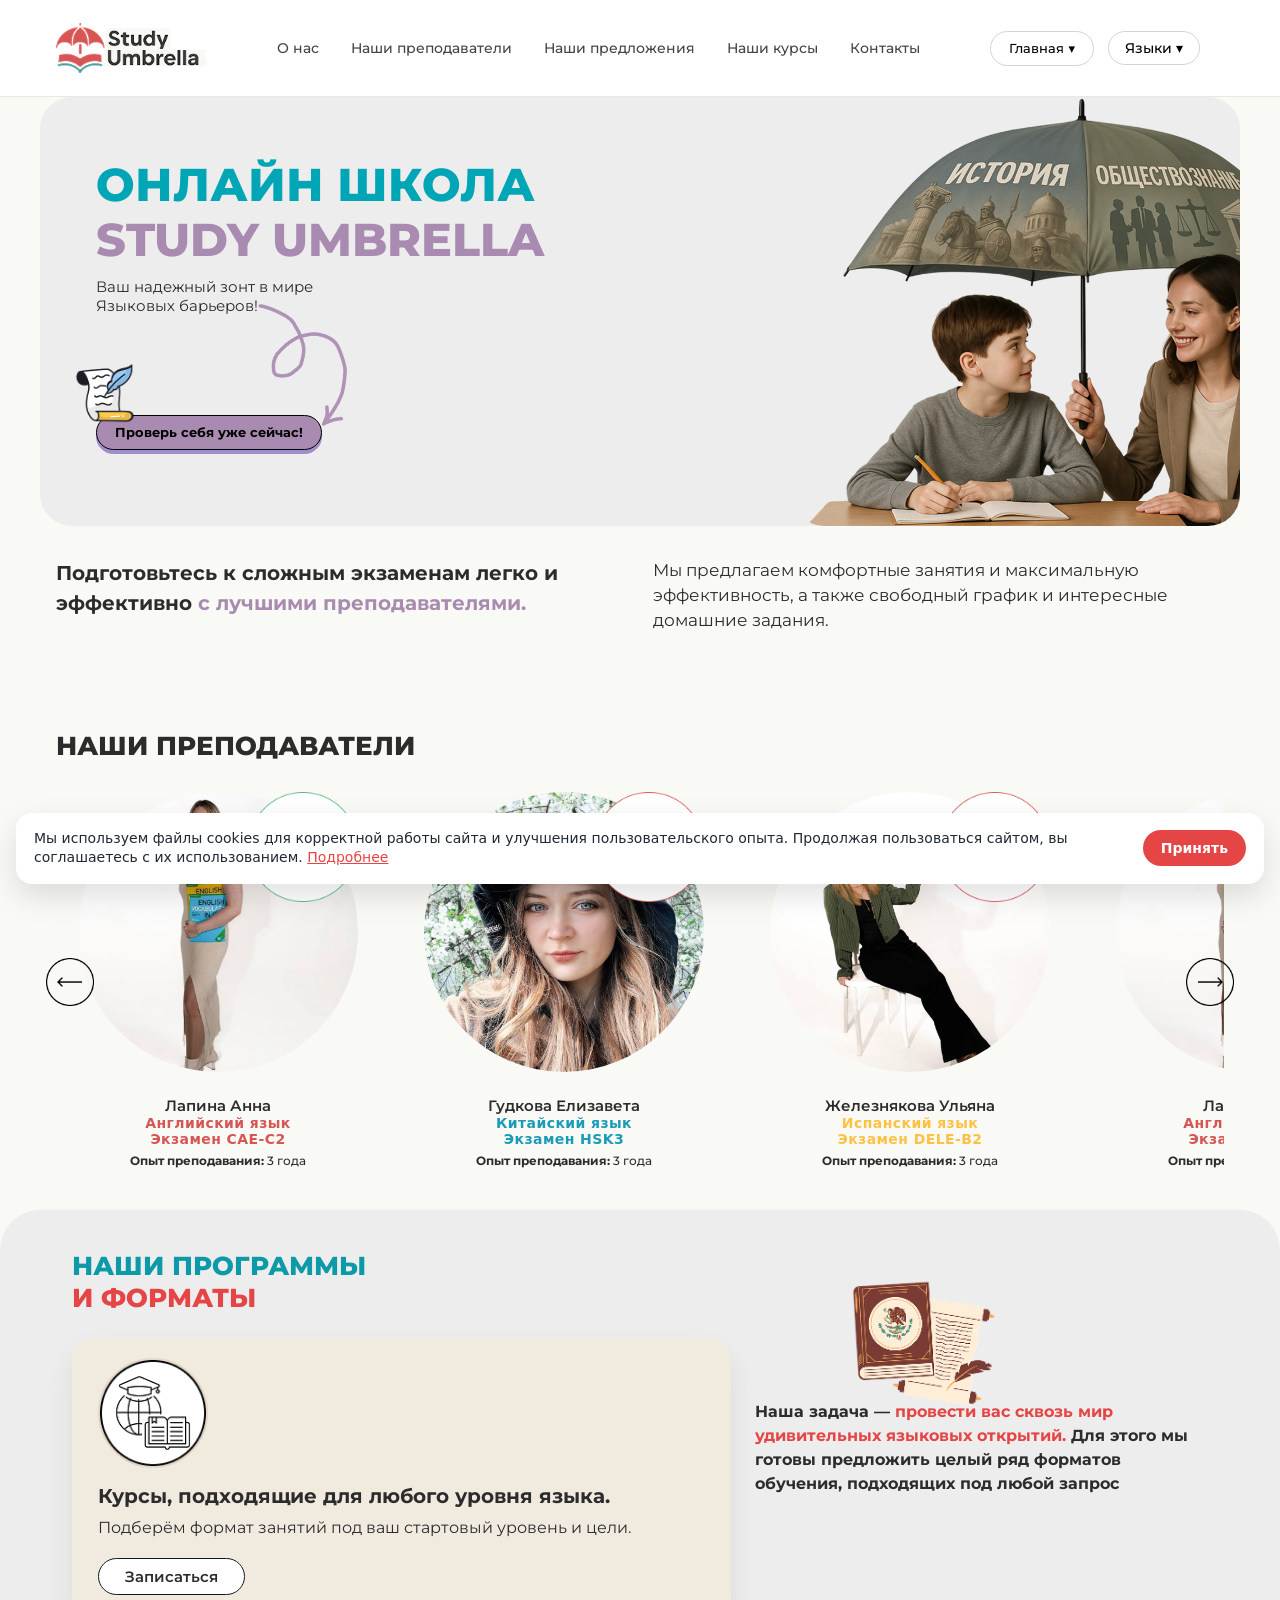
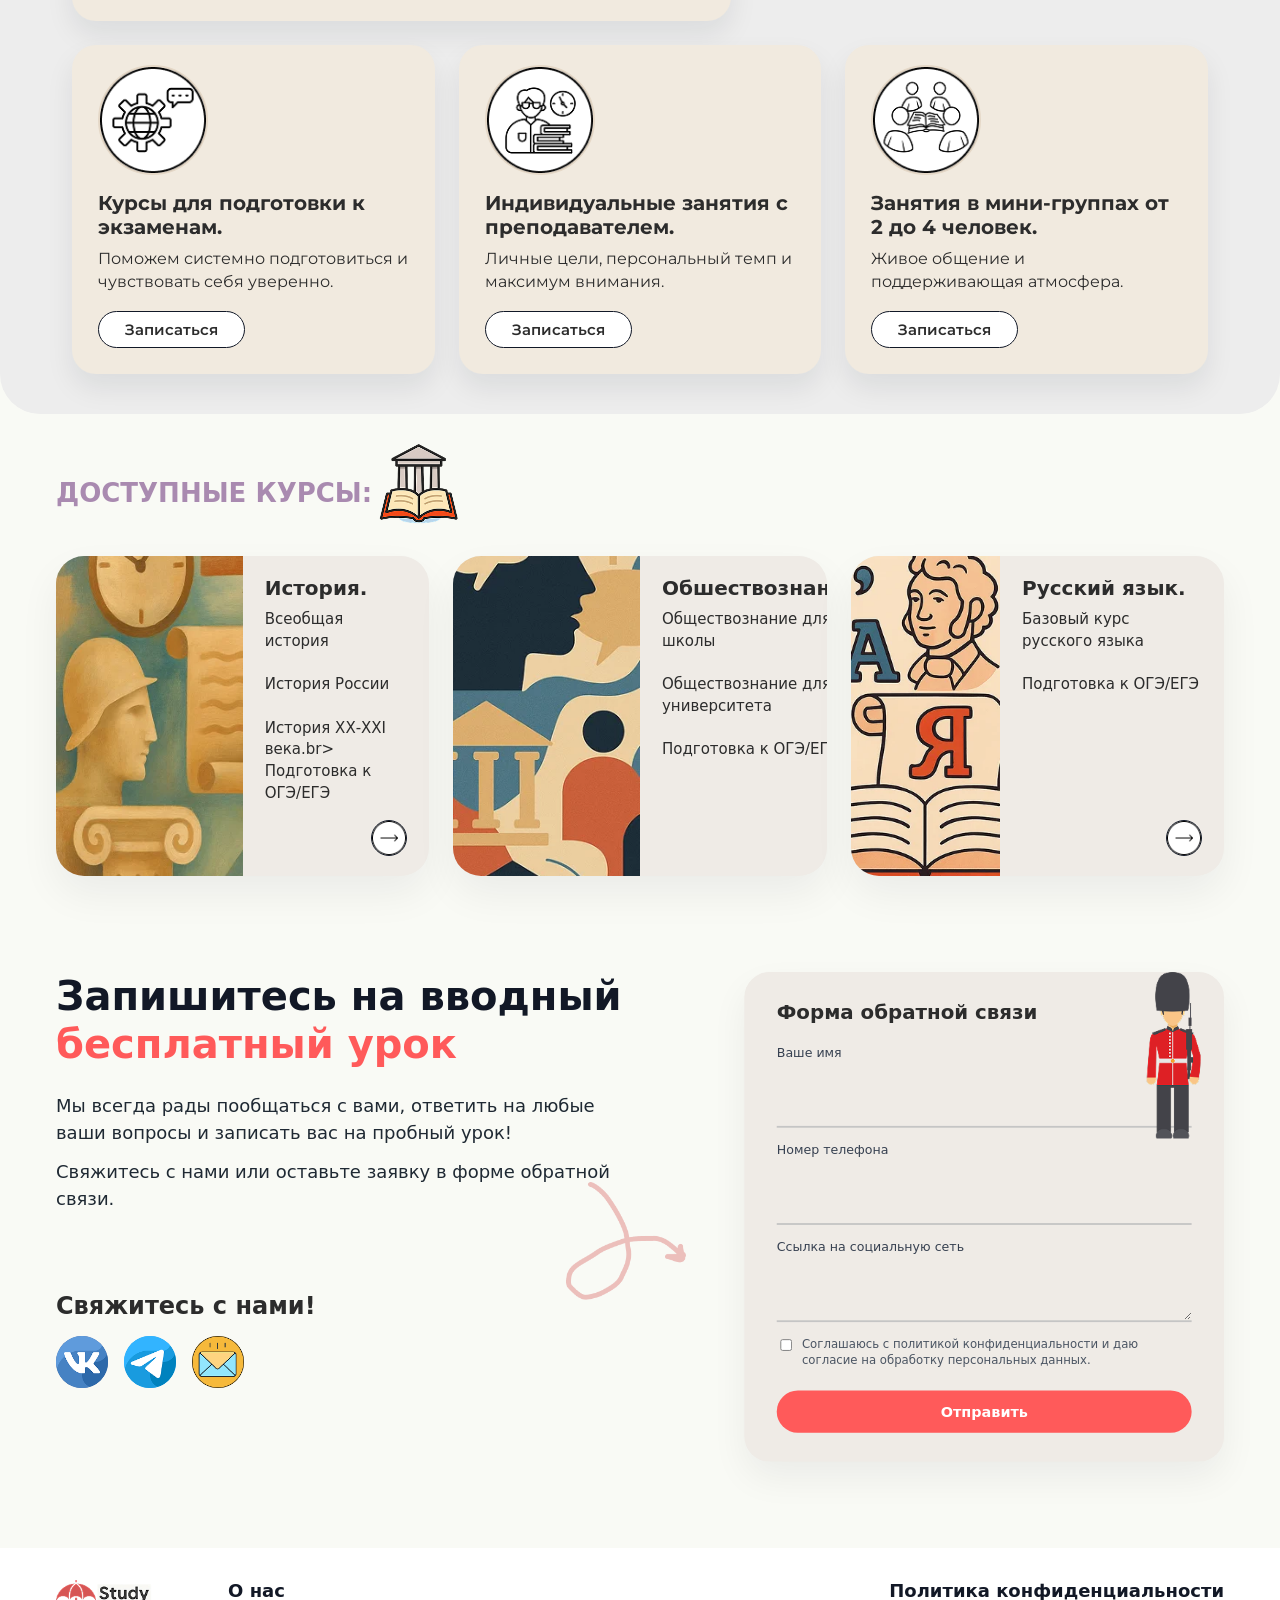
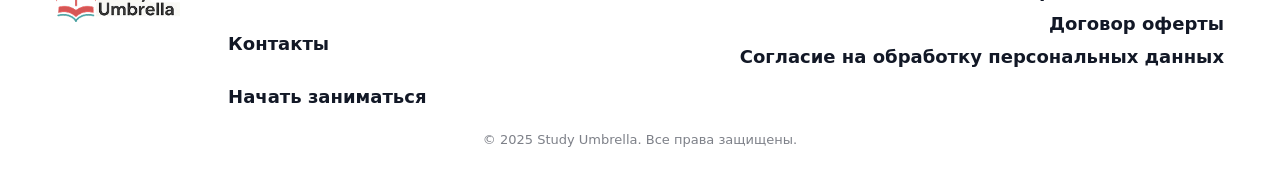
==== commit 5fe5267b: "Update humanities-school.html" ====
--- a/humanities-school.html
+++ b/humanities-school.html
@@ -403,10 +403,10 @@
         <!-- 1. Языковая школа -->
         <article class="track-card">
           <div class="track-card__image-wrap">
-            <img src="img/humanities-1.webp" alt="История" class="track-card__image">
+            <img src="img/humanities-1.webp" alt="Курсы английского" class="track-card__image">
           </div>
           <div class="track-card__content">
-            <h3 class="track-card__title">Курсы английского.</h3>
+            <h3 class="track-card__title">История.</h3>
             <p class="track-card__text">
               Всеобщая история<br><br>
               История России<br><br>
@@ -423,10 +423,10 @@
         <!-- 2. Гуманитарная школа -->
         <article class="track-card">
           <div class="track-card__image-wrap">
-            <img src="img/humanities-2.webp" alt="Обществознание" class="track-card__image">
+            <img src="img/humanities-2.webp" alt="Курсы испанского" class="track-card__image">
           </div>
           <div class="track-card__content">
-            <h3 class="track-card__title">Курсы испанского.</h3>
+            <h3 class="track-card__title">Обшествознание.</h3>
             <p class="track-card__text">
               Обществознание для школы<br><br>
               Обществознание для университета<br><br>
@@ -441,10 +441,10 @@
        <!-- 3. Техническая/доп. курсы -->
 <article class="track-card track-card--narrow">
   <div class="track-card__image-wrap">
-    <img src="img/humanities-3.webp" alt="Русский язык" class="track-card__image">
+    <img src="img/humanities-3.webp" alt="Курсы китайского" class="track-card__image">
   </div>
   <div class="track-card__content">
-    <h3 class="track-card__title">Курсы китайского.</h3>
+    <h3 class="track-card__title">Русский язык.</h3>
     <p class="track-card__text">
       Базовый курс русского языка<br><br>
       Подготовка к ОГЭ/ЕГЭ
@@ -913,3 +913,4 @@
 
 
 
+
--- a/css/language.css
+++ b/css/language.css
@@ -340,31 +340,27 @@
   align-items: flex-start;
 }
 /* =====================================
-   HUMANITIES — ДОСТУПНЫЕ НАПРАВЛЕНИЯ
+   HUMANITIES — ДОСТУПНЫЕ КУРСЫ (как в Figma)
    ===================================== */
 
-/* 1) Заголовок — фиолетовый */
 .page-humanities #courses .section__title{
   color: #A98AB0;            /* фиолетовый как в Figma */
-}
-
-/* 2) Контейнер заголовка */
-.page-humanities #courses .section__title{
-  position: relative;
-  display: inline-flex;
-  align-items: center;
-  gap: 12px;                 /* расстояние между текстом и иконкой */
-}
-
-/* 3) Иконка из Figma */
+  position: relative;        /* опора для картинки */
+  display: inline-block;     /* чтобы absolute считался от заголовка */
+}
+
+/* Полноценное изображение справа сверху (НЕ inline иконка) */
 .page-humanities #courses .section__title::after{
   content: "";
-  display: inline-block;
-
-  width: 36px;               /* 👈 размер иконки */
-  height: 36px;
-
-  background-image: url("../img/courses-icon.png"); /* 👈 путь к иконке */
+  position: absolute;
+
+  width: 115px;               /* 👈 размер картинки (подгони) */
+  height: 115px;
+
+  top: -55px;                /* 👈 выше заголовка (подгони) */
+  right: -105px;              /* 👈 справа от текста (подгони) */
+
+  background-image: url("../img/courses-icon.png"); /* 👈 твой файл из Figma */
   background-repeat: no-repeat;
   background-size: contain;
   background-position: center;
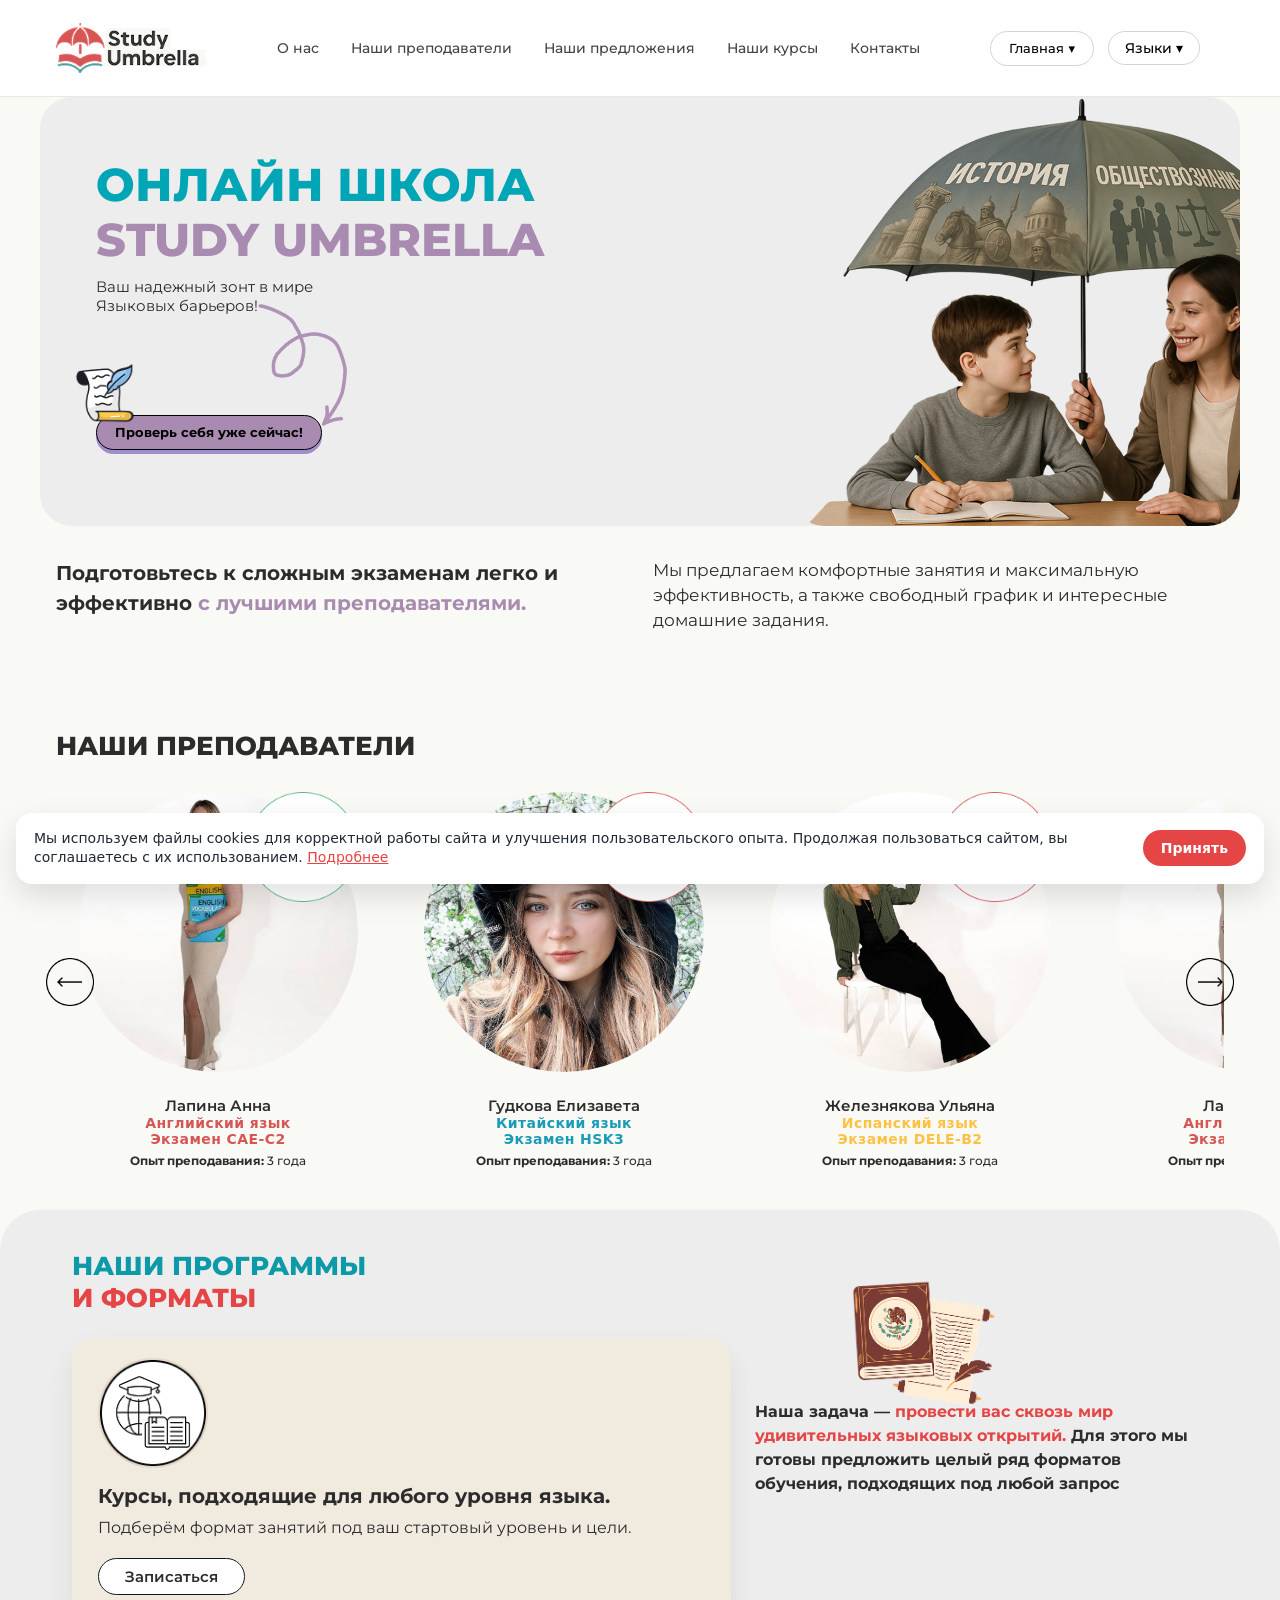
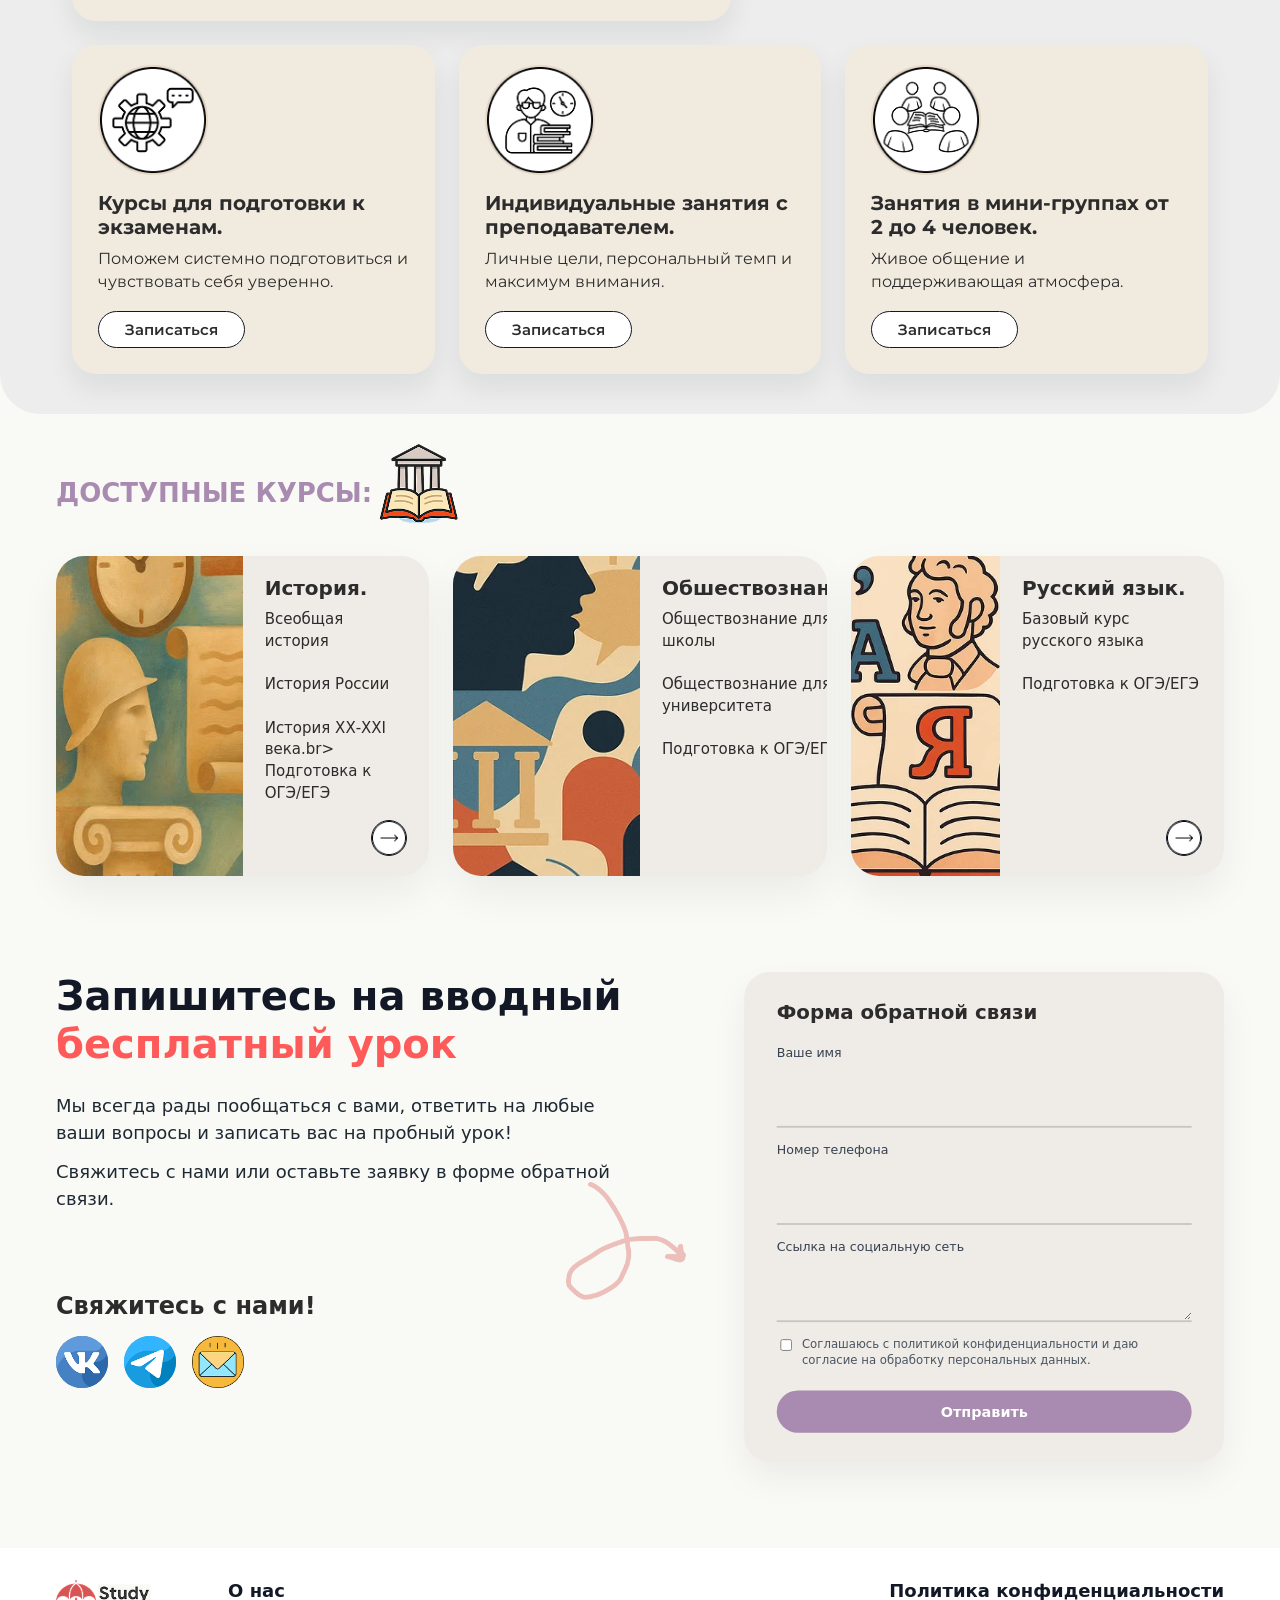
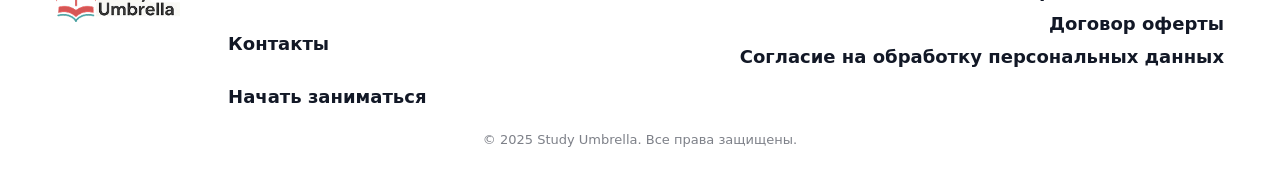
==== commit f445b06e: "Update humanities-school.html" ====
--- a/humanities-school.html
+++ b/humanities-school.html
@@ -499,7 +499,7 @@
     </div>
 
   <form class="contact-form" id="contactForm">
-  <img src="img/guard.png" alt="" class="contact-form__guard">
+  <img src="img/island.png" alt="" class="contact-form__guard">
 
   <h3 class="contact-form__title">Форма обратной связи</h3>
 
@@ -914,3 +914,4 @@
 
 
 
+
--- a/css/language.css
+++ b/css/language.css
@@ -365,7 +365,55 @@
   background-size: contain;
   background-position: center;
 }
-
-
-
-
+/* =====================================
+   HUMANITIES — ФОРМА ОБРАТНОЙ СВЯЗИ
+   ===================================== */
+
+/* 1) ФИОЛЕТОВЫЙ ТЕКСТ «бесплатный урок» */
+.page-humanities .form-section .accent,
+.page-humanities .form-section .highlight{
+  color: #A98AB0; /* фиолетовый из Figma */
+}
+
+/* 2) ФИОЛЕТОВАЯ КНОПКА «Отправить» */
+.page-humanities .contact-form__submit,
+.page-humanities .form button[type="submit"]{
+  background-color: #A98AB0;
+  color: #fff;
+  border: none;
+  box-shadow: none;
+}
+
+.page-humanities .contact-form__submit:hover,
+.page-humanities .form button[type="submit"]:hover{
+  background-color: #A98AB0; /* чуть темнее при ховере */
+}
+
+/* =====================================
+   3) ИЗОБРАЖЕНИЕ В ФОРМЕ — УПРАВЛЯЕМОЕ
+   ===================================== */
+
+/* контейнер формы — опора */
+.page-humanities .contact-form,
+.page-humanities .form{
+  position: relative;
+}
+
+/* само изображение (то, что ты меняешь в HTML) */
+.page-humanities .contact-form img,
+.page-humanities .form img{
+  position: absolute;
+
+  /* 👇 ЭТИ ПАРАМЕТРЫ ТЫ МЕНЯЕШЬ */
+  top: -20px;      /* вверх / вниз */
+  right: 20px;     /* влево / вправо */
+  width: 90px;     /* размер изображения */
+
+  height: auto;
+  z-index: 5;
+  pointer-events: none;
+}
+
+
+
+
